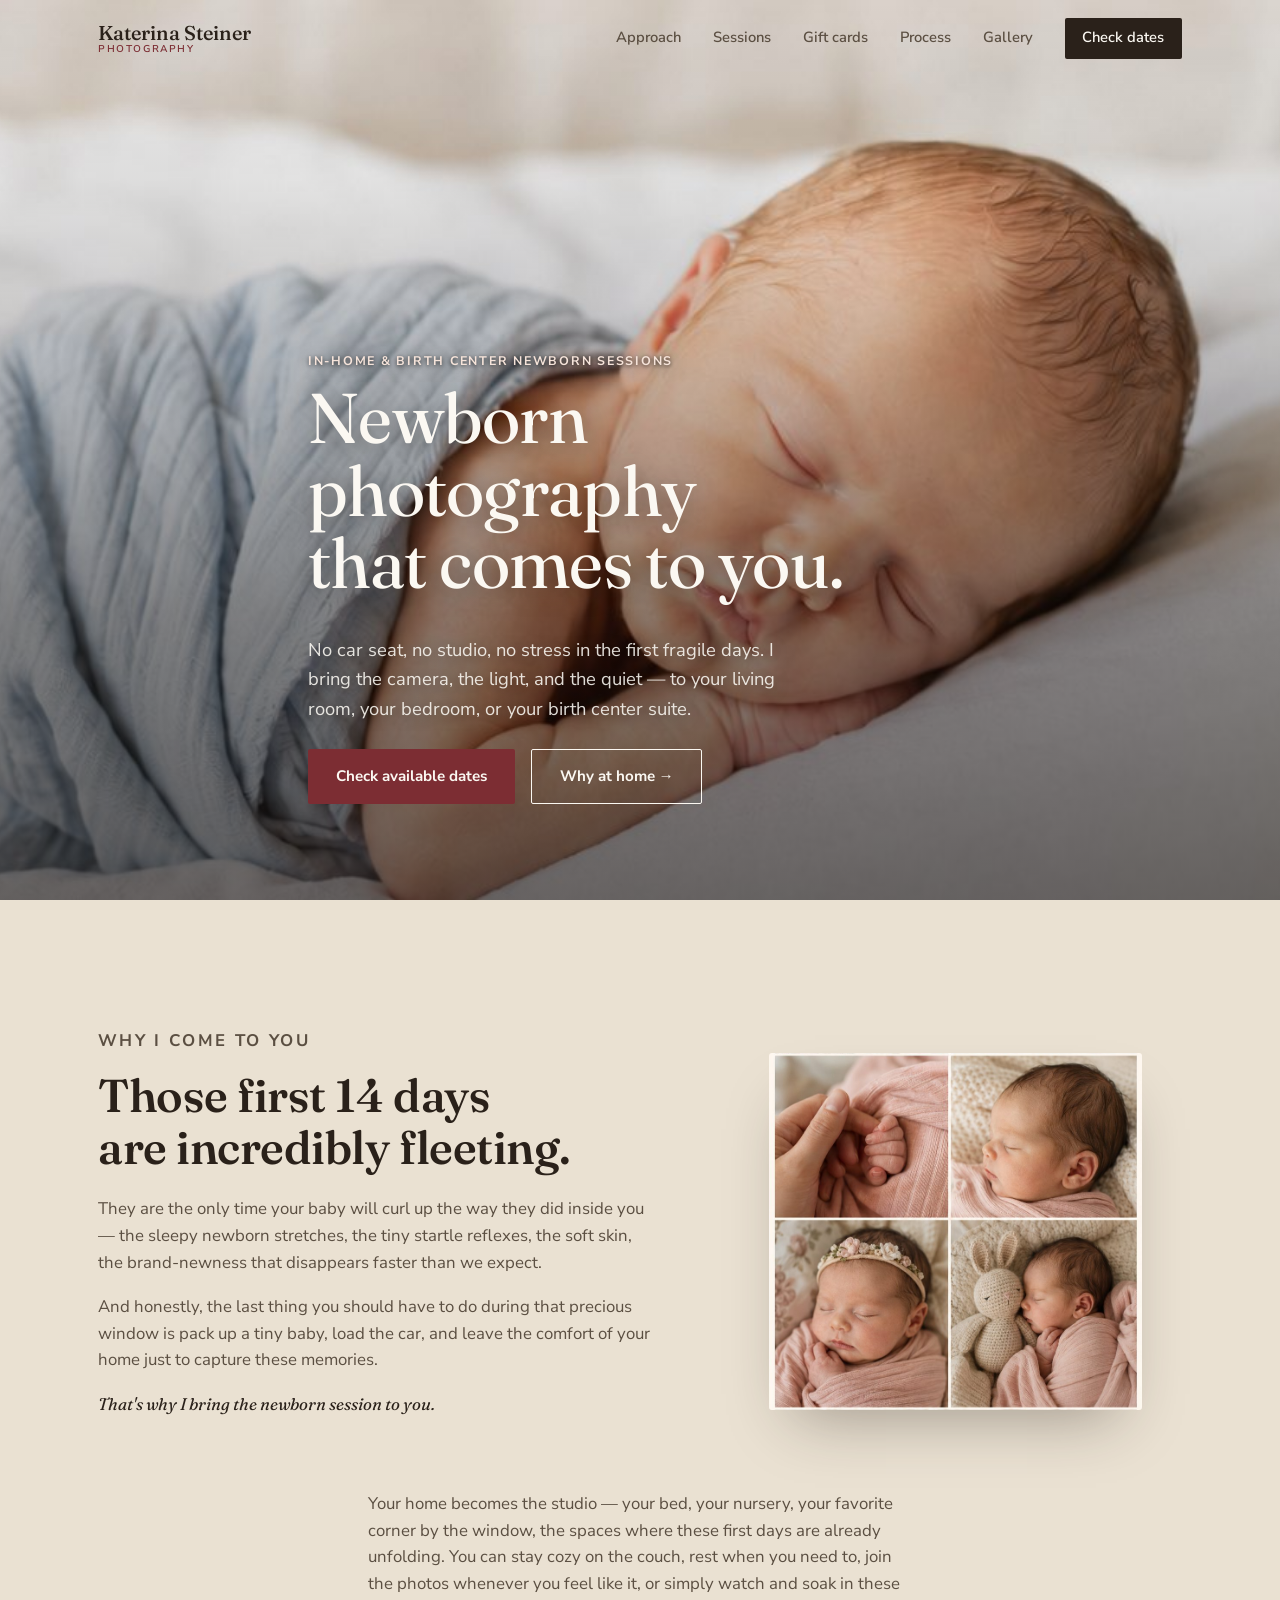
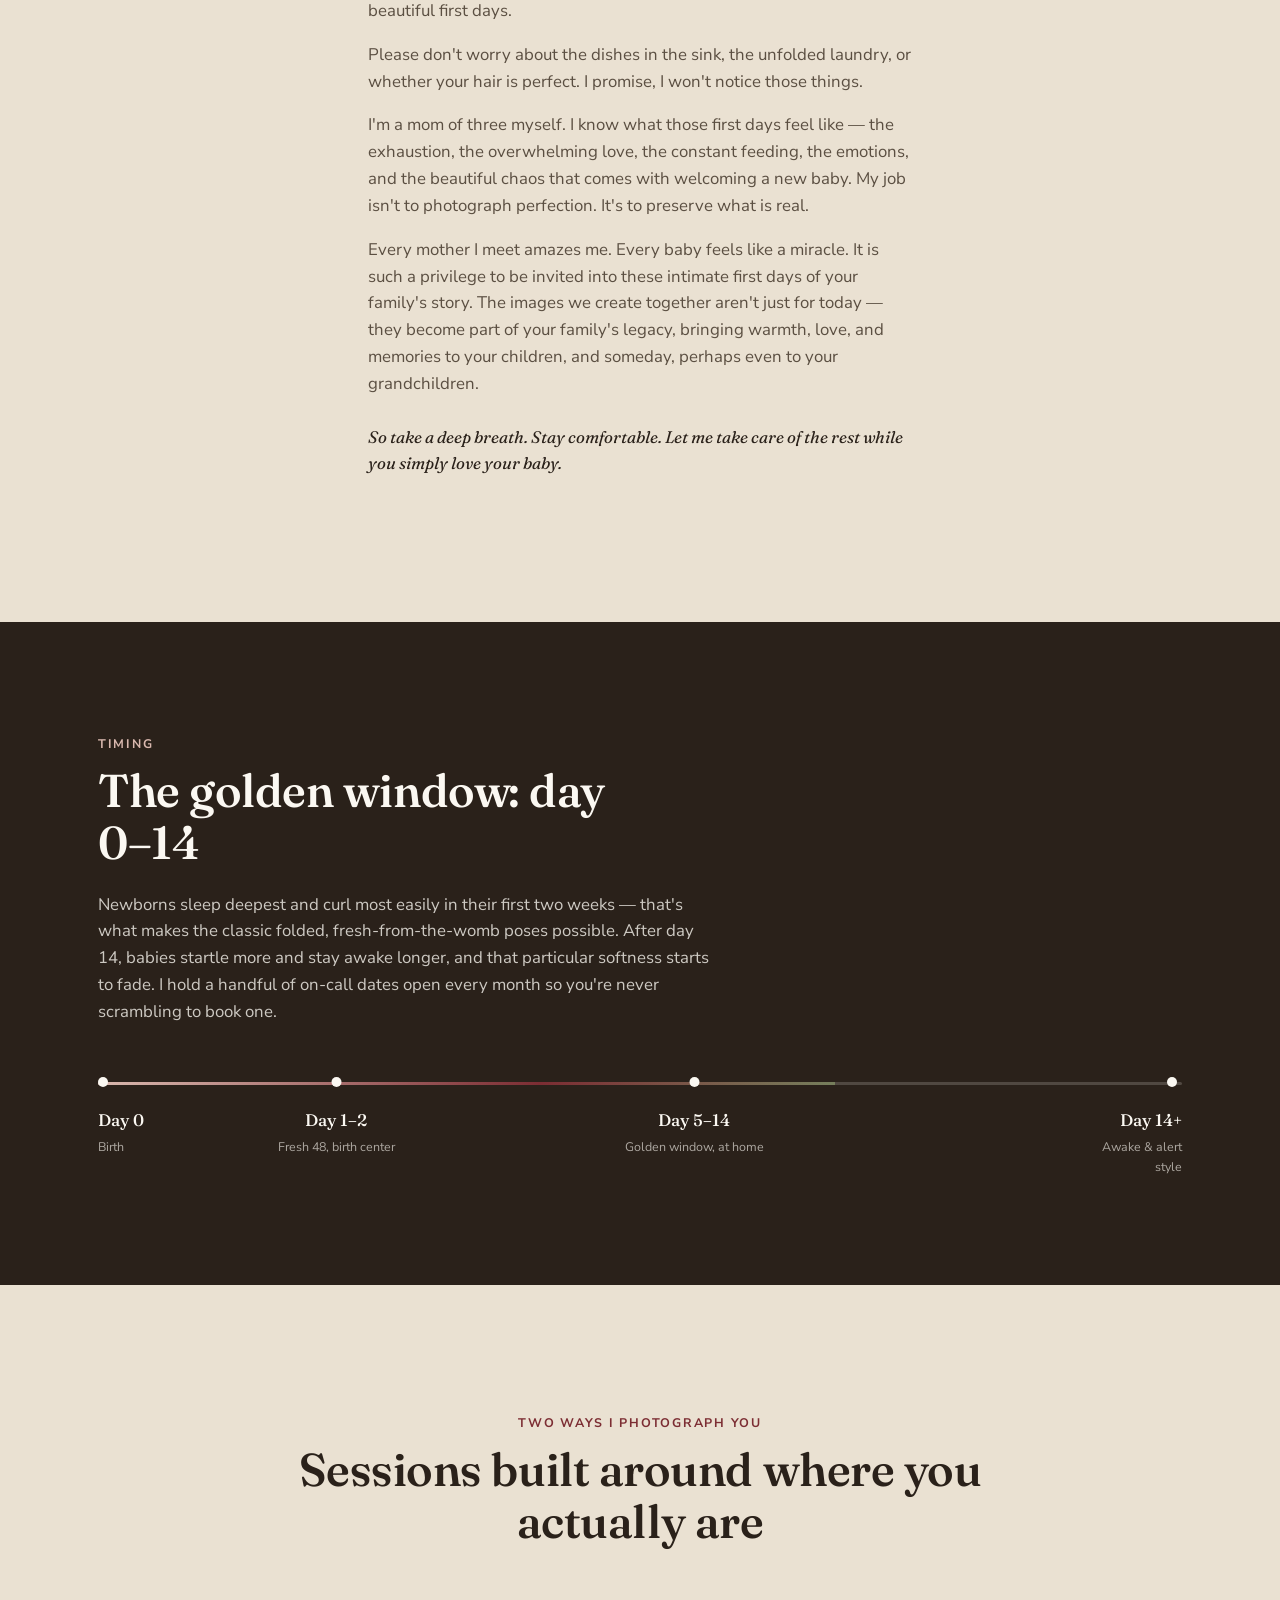
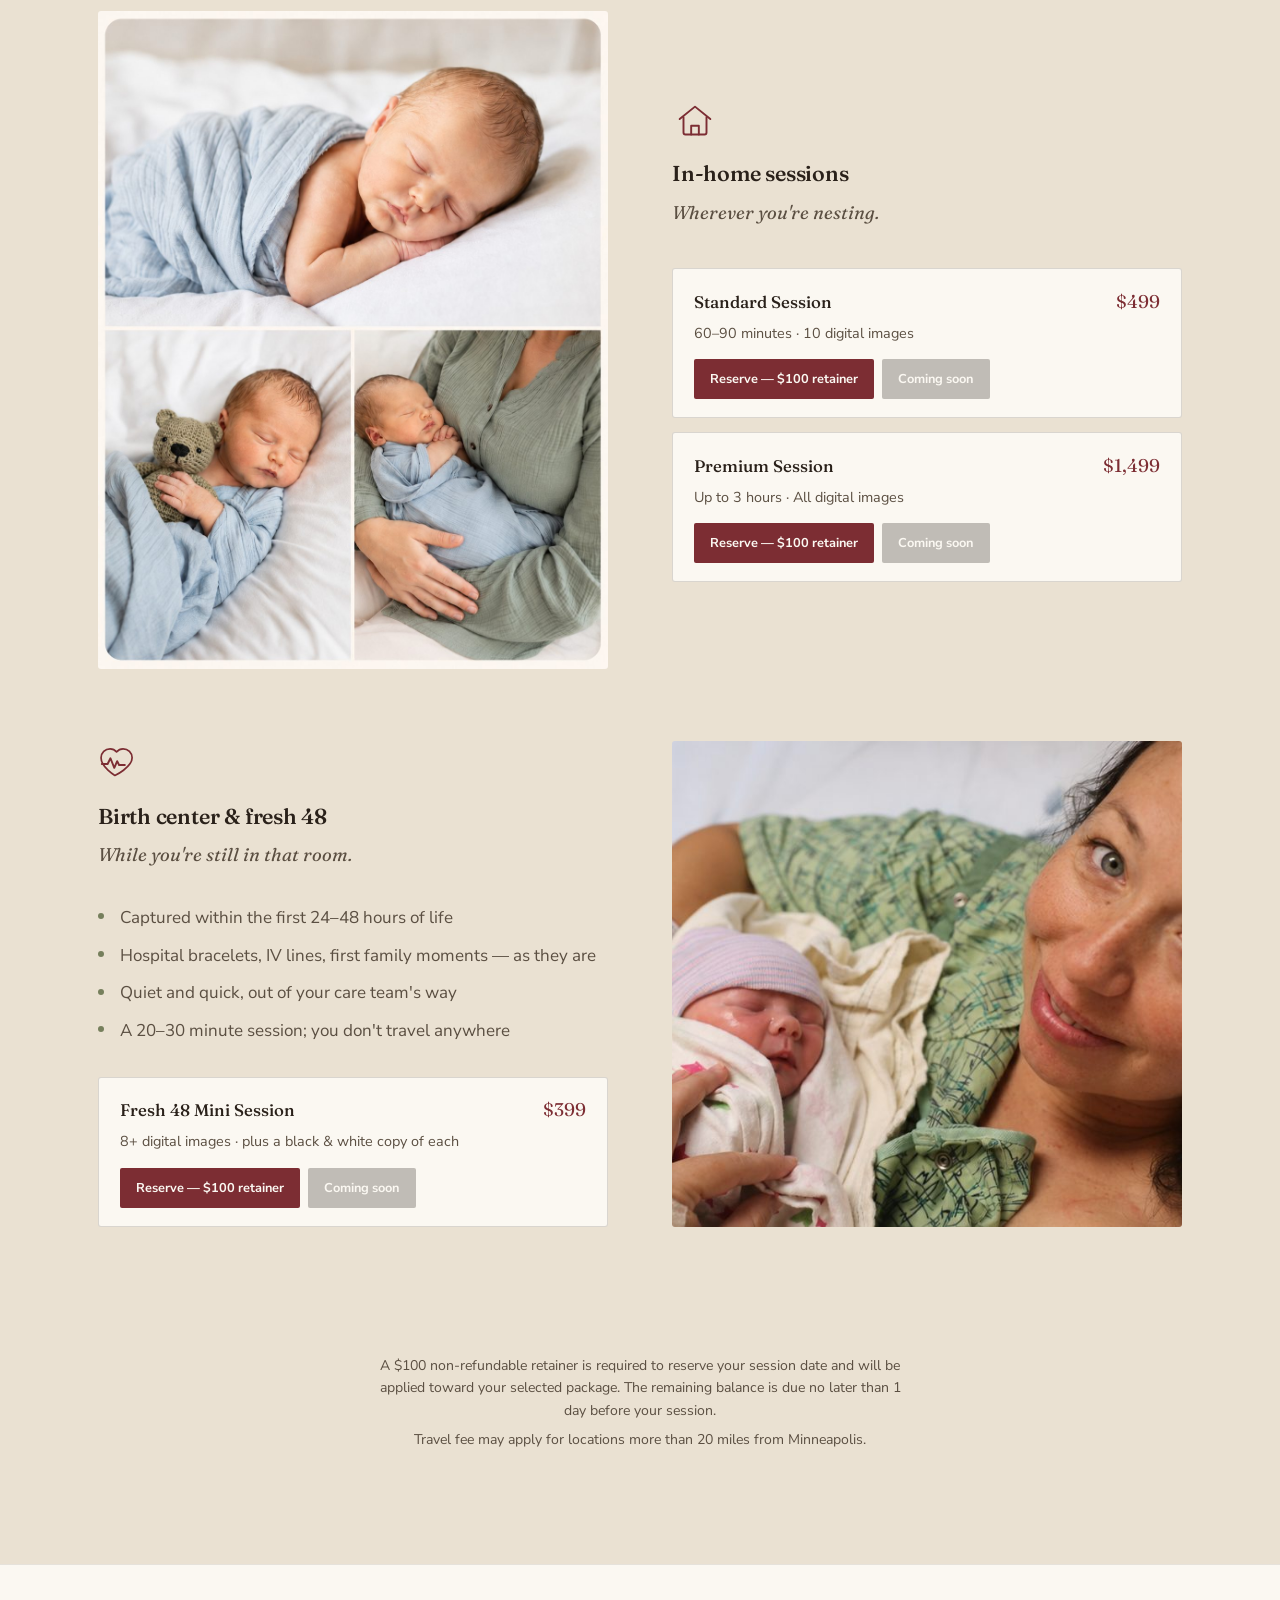
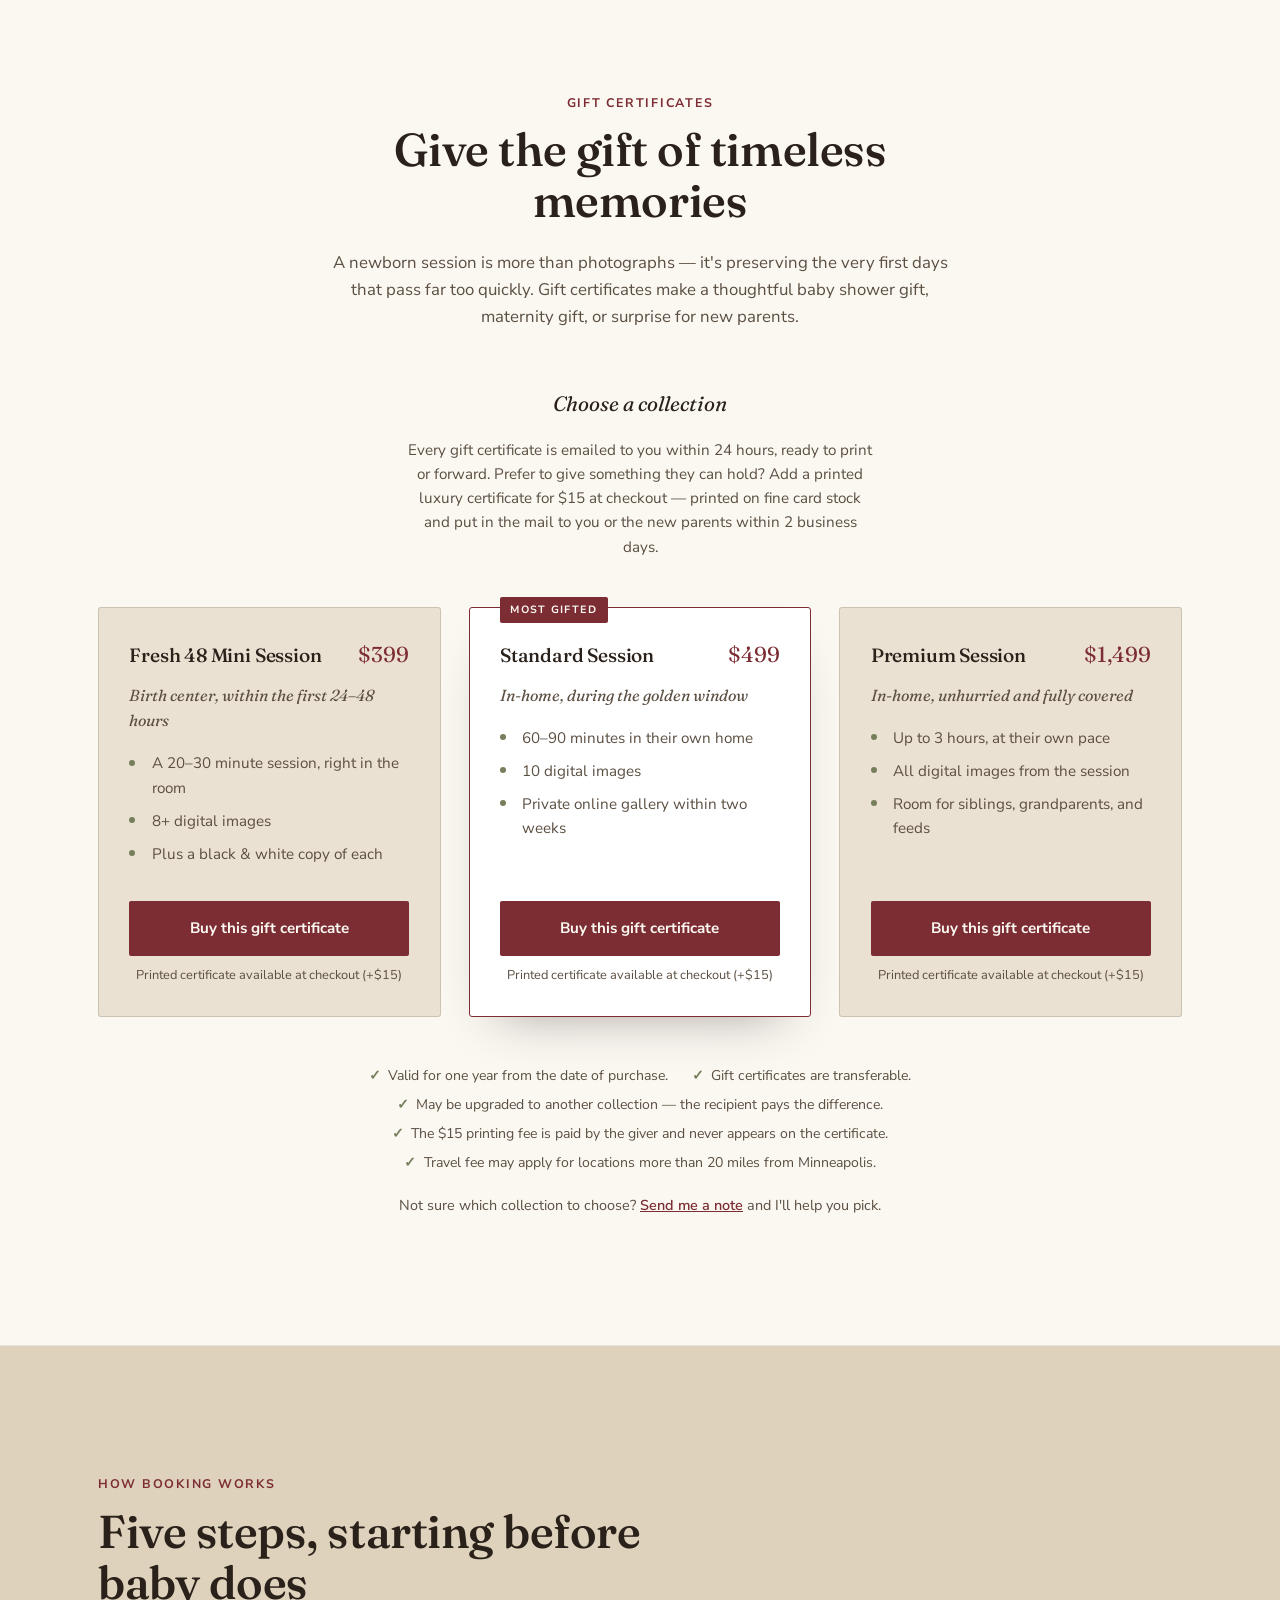
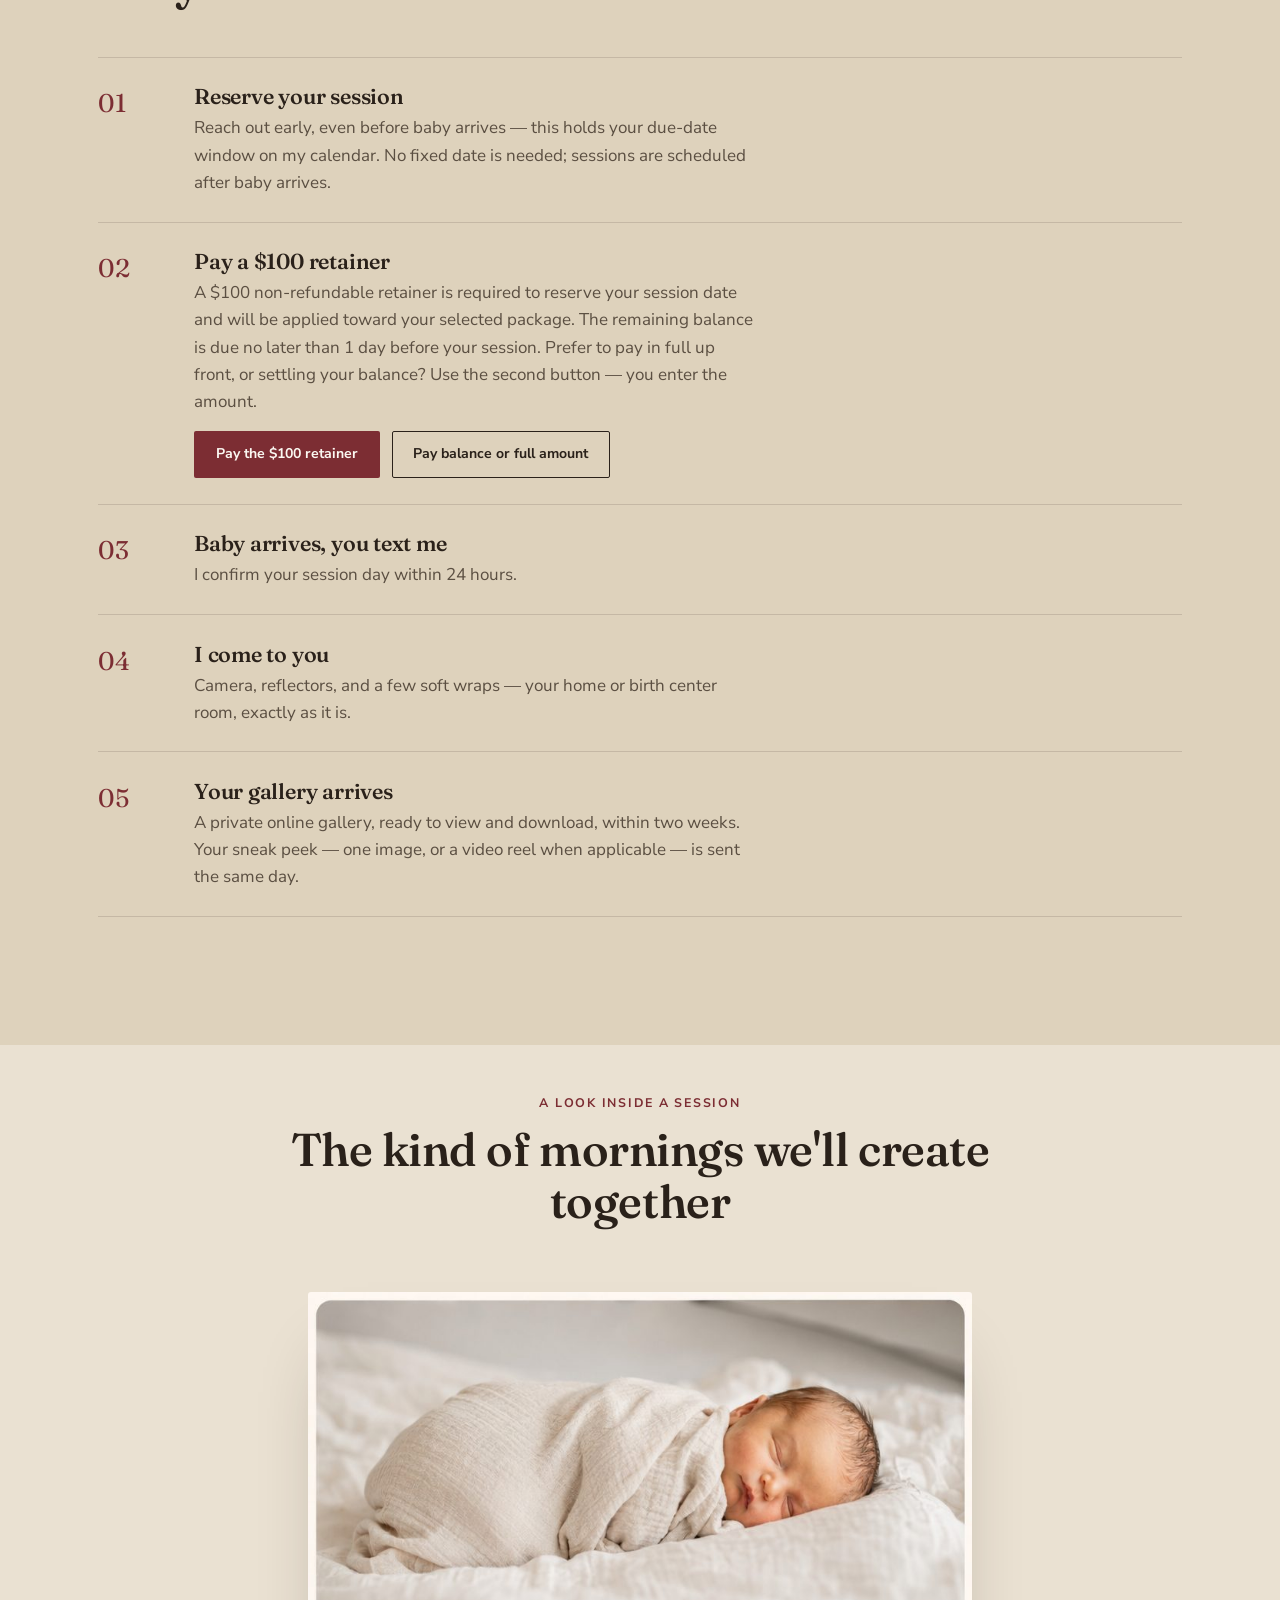
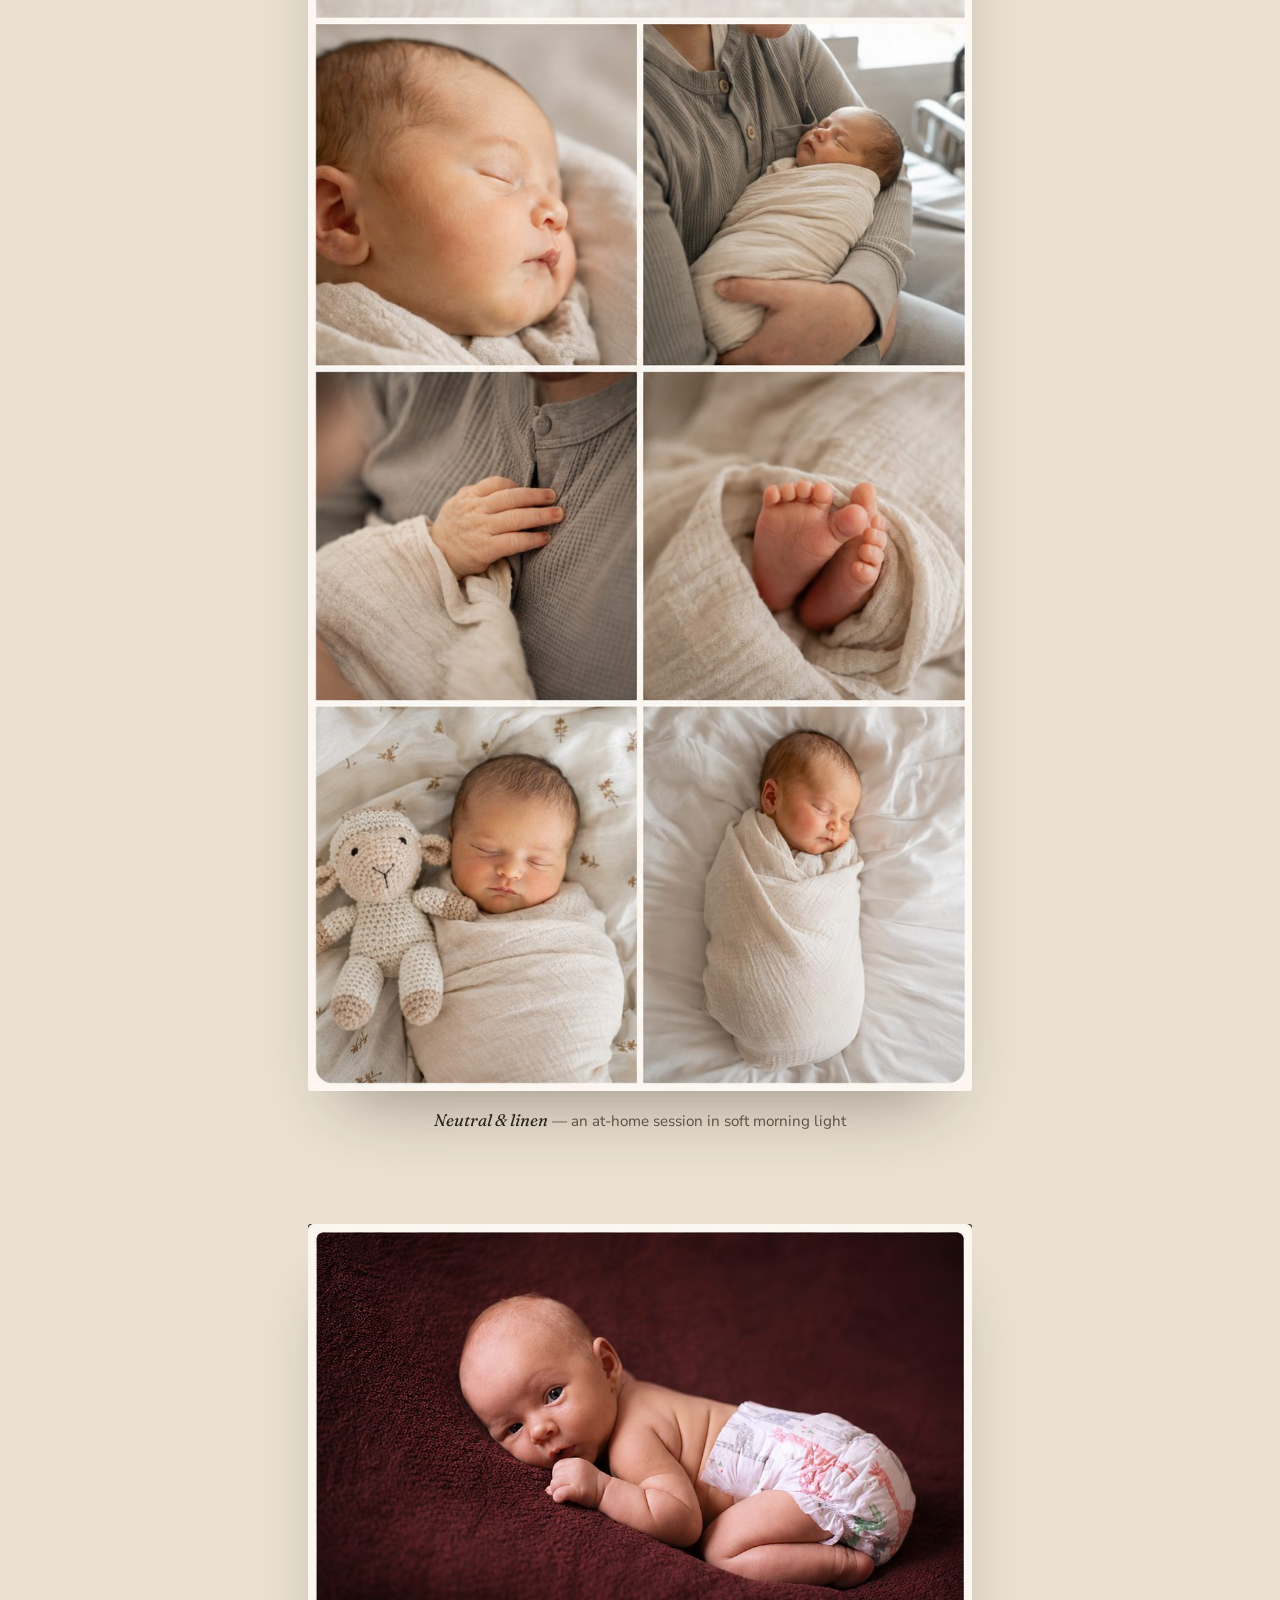
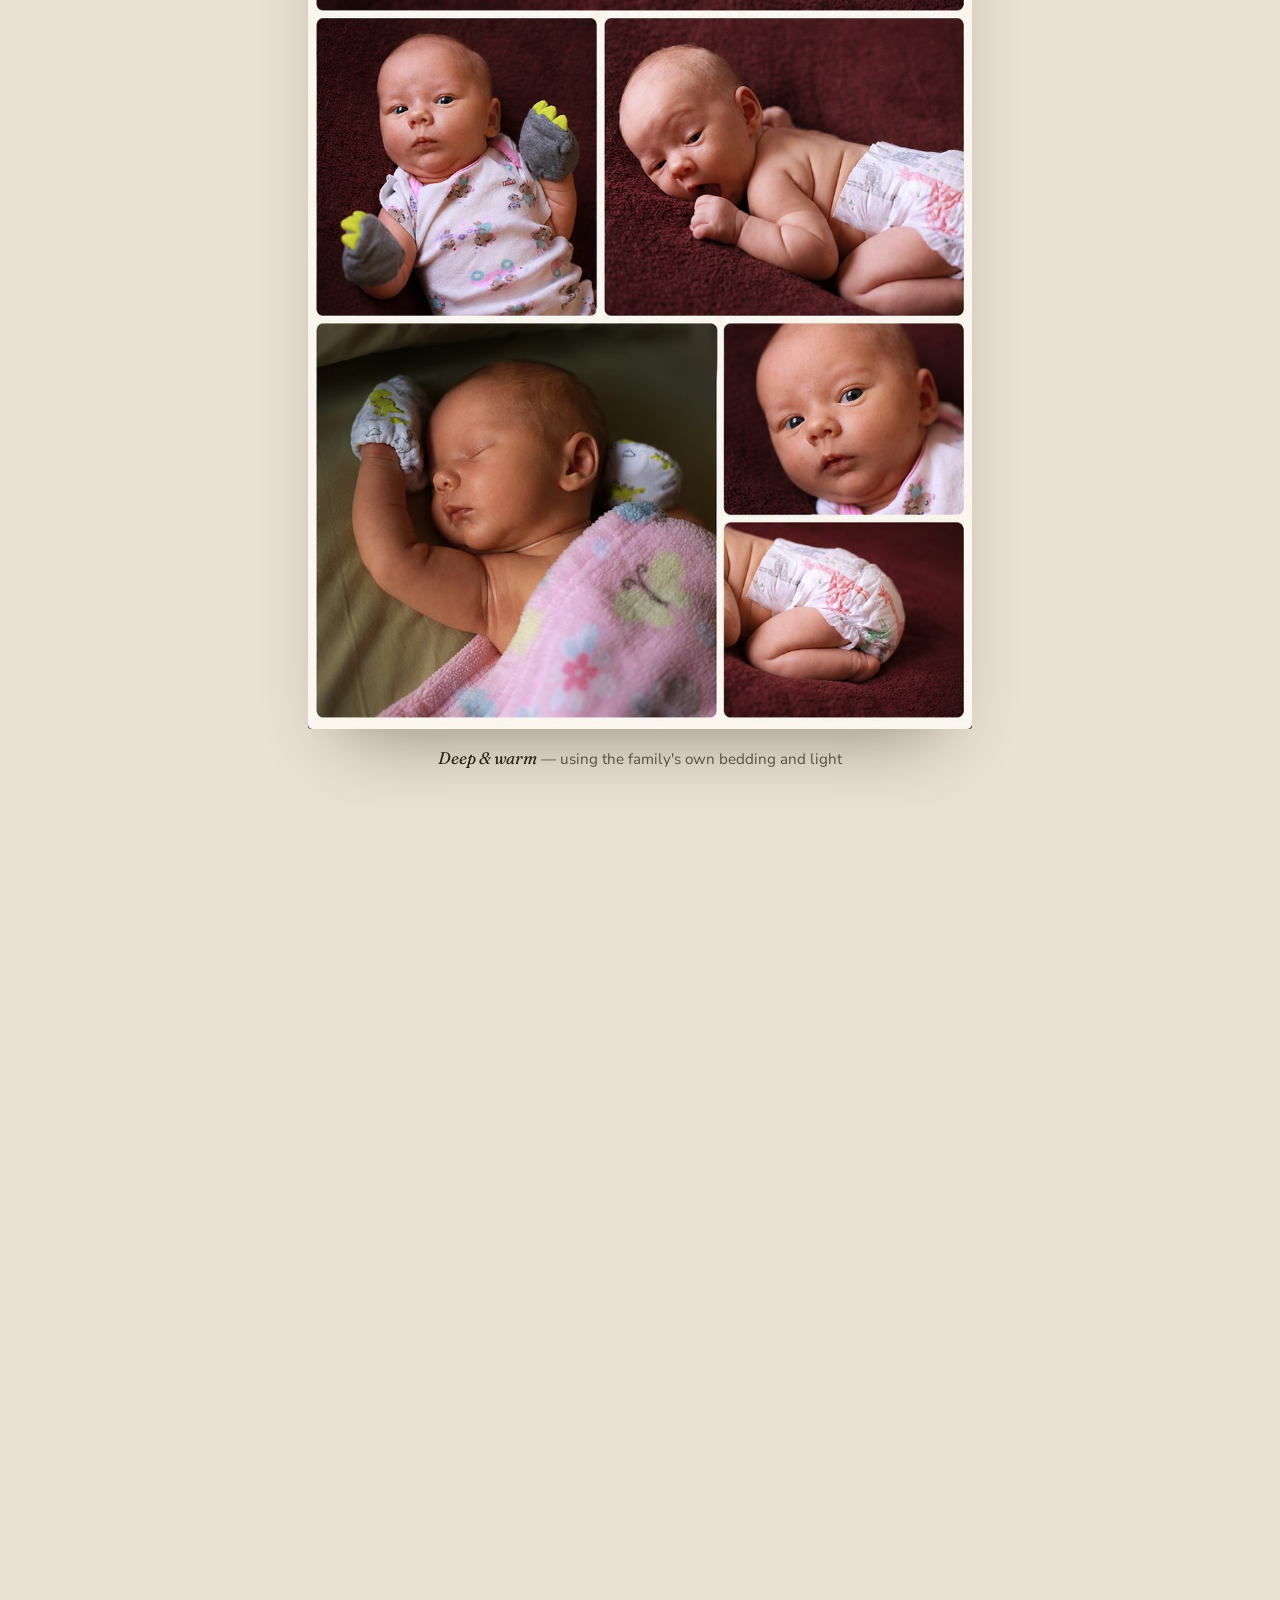
==== index.html @ 3ad4dfca "Add reserve / pay-in-full buttons to each session tier Every tier in the Sessions section now has a " ====
<!DOCTYPE html>
<html lang="en">
<head>
<meta charset="UTF-8">
<meta name="viewport" content="width=device-width, initial-scale=1.0">
<title>Katerina Steiner Photography — In-Home &amp; Birth Center Newborn Sessions</title>
<meta name="description" content="Newborn photography that comes to you — in-home and birth center sessions serving Minneapolis and the surrounding 20 miles during the first golden weeks of your baby's life.">
<link rel="preconnect" href="https://fonts.googleapis.com">
<link rel="preconnect" href="https://fonts.gstatic.com" crossorigin>
<link href="https://fonts.googleapis.com/css2?family=Fraunces:ital,opsz,wght@0,9..144,340;0,9..144,440;0,9..144,560;1,9..144,440;1,9..144,500&family=Nunito+Sans:ital,wght@0,400;0,500;0,600;0,700;0,800;1,500&display=swap" rel="stylesheet">
<link rel="stylesheet" href="css/style.css">
<!-- Meta Pixel — skipped on localhost so previews never send events -->
<script>
if (!/^(localhost|127\.)/.test(location.hostname)) {
  !function(f,b,e,v,n,t,s){if(f.fbq)return;n=f.fbq=function(){n.callMethod?
  n.callMethod.apply(n,arguments):n.queue.push(arguments)};if(!f._fbq)f._fbq=n;
  n.push=n;n.loaded=!0;n.version='2.0';n.queue=[];t=b.createElement(e);t.async=!0;
  t.src=v;s=b.getElementsByTagName(e)[0];s.parentNode.insertBefore(t,s)}(window,
  document,'script','https://connect.facebook.net/en_US/fbevents.js');
  fbq('init', '1720351159159605');
  fbq('track', 'PageView');
}
</script>
<noscript><img height="1" width="1" style="display:none" alt=""
  src="https://www.facebook.com/tr?id=1720351159159605&ev=PageView&noscript=1"></noscript>
</head>
<body>

<a class="skip-link" href="#main">Skip to content</a>

<header class="site-header" id="site-header">
  <div class="wrap header-inner">
    <a href="#top" class="wordmark">Katerina Steiner<span>Photography</span></a>
    <nav class="main-nav" id="main-nav">
      <a href="#approach">Approach</a>
      <a href="#services">Sessions</a>
      <a href="#gifts">Gift cards</a>
      <a href="#process">Process</a>
      <a href="#gallery">Gallery</a>
      <a href="#contact" class="nav-cta">Check dates</a>
    </nav>
    <button class="nav-toggle" id="nav-toggle" aria-label="Open menu" aria-expanded="false" aria-controls="main-nav">
      <span></span><span></span><span></span>
    </button>
  </div>
</header>

<main id="main">

  <section class="hero" id="top">
    <div class="hero-media">
      <img src="images/hero-swaddle.jpg" alt="Sleeping newborn wrapped in a soft blue swaddle, cheek resting on their hand" width="1051" height="603">
    </div>
    <div class="hero-scrim"></div>
    <div class="wrap hero-content">
      <p class="eyebrow reveal" data-delay="0">In-home &amp; birth center newborn sessions</p>
      <h1 class="reveal" data-delay="1">Newborn photography<br>that comes to you.</h1>
      <p class="hero-sub reveal" data-delay="2">No car seat, no studio, no stress in the first fragile days. I bring the camera, the light, and the quiet — to your living room, your bedroom, or your birth center suite.</p>
      <div class="hero-actions reveal" data-delay="3">
        <a href="#contact" class="btn btn-primary">Check available dates</a>
        <a href="#approach" class="btn btn-ghost">Why at home →</a>
      </div>
    </div>
  </section>

  <section class="intro" id="approach">
    <div class="wrap intro-grid">
      <div class="intro-copy reveal">
        <p class="eyebrow">Why I come to you</p>
        <h2>Those first 14 days<br>are incredibly fleeting.</h2>
        <p>They are the only time your baby will curl up the way they did inside you — the sleepy newborn stretches, the tiny startle reflexes, the soft skin, the brand-newness that disappears faster than we expect.</p>
        <p>And honestly, the last thing you should have to do during that precious window is pack up a tiny baby, load the car, and leave the comfort of your home just to capture these memories.</p>
        <p class="intro-lede">That's why I bring the newborn session to you.</p>
      </div>
      <figure class="intro-media reveal" data-delay="1">
        <img src="images/spread-blush-hands.jpg" alt="A parent's hand gently holding their newborn's hand, wrapped in a blush swaddle" loading="lazy">
      </figure>
    </div>

    <div class="wrap intro-more reveal">
      <p>Your home becomes the studio — your bed, your nursery, your favorite corner by the window, the spaces where these first days are already unfolding. You can stay cozy on the couch, rest when you need to, join the photos whenever you feel like it, or simply watch and soak in these beautiful first days.</p>
      <p>Please don't worry about the dishes in the sink, the unfolded laundry, or whether your hair is perfect. I promise, I won't notice those things.</p>
      <p>I'm a mom of three myself. I know what those first days feel like — the exhaustion, the overwhelming love, the constant feeding, the emotions, and the beautiful chaos that comes with welcoming a new baby. My job isn't to photograph perfection. It's to preserve what is real.</p>
      <p>Every mother I meet amazes me. Every baby feels like a miracle. It is such a privilege to be invited into these intimate first days of your family's story. The images we create together aren't just for today — they become part of your family's legacy, bringing warmth, love, and memories to your children, and someday, perhaps even to your grandchildren.</p>
      <p class="intro-close">So take a deep breath. Stay comfortable. Let me take care of the rest while you simply love your baby.</p>
    </div>
  </section>

  <section class="window" id="window">
    <div class="wrap">
      <p class="eyebrow eyebrow-light reveal">Timing</p>
      <h2 class="window-heading reveal" data-delay="1">The golden window: day 0–14</h2>
      <p class="window-sub reveal" data-delay="2">Newborns sleep deepest and curl most easily in their first two weeks — that's what makes the classic folded, fresh-from-the-womb poses possible. After day 14, babies startle more and stay awake longer, and that particular softness starts to fade. I hold a handful of on-call dates open every month so you're never scrambling to book one.</p>

      <div class="timeline reveal" data-delay="3">
        <div class="timeline-track">
          <div class="timeline-fill" id="timeline-fill"></div>
        </div>
        <ol class="timeline-marks">
          <li style="--pos: 0%"><span class="mark"></span><strong>Day 0</strong><small>Birth</small></li>
          <li style="--pos: 22%"><span class="mark"></span><strong>Day 1–2</strong><small>Fresh 48, birth center</small></li>
          <li style="--pos: 55%"><span class="mark"></span><strong>Day 5–14</strong><small>Golden window, at home</small></li>
          <li style="--pos: 100%"><span class="mark"></span><strong>Day 14+</strong><small>Awake &amp; alert style</small></li>
        </ol>
      </div>
    </div>
  </section>

  <section class="services" id="services">
    <div class="wrap">
      <p class="eyebrow reveal">Two ways I photograph you</p>
      <h2 class="reveal" data-delay="1">Sessions built around where you actually are</h2>
    </div>

    <div class="service-block reveal">
      <div class="service-media">
        <img src="images/spread-blue-bear.jpg" alt="Newborn sleeping on a bed with a small knit bear, at home" loading="lazy">
      </div>
      <div class="service-copy">
        <span class="service-icon" aria-hidden="true">
          <svg viewBox="0 0 48 48" fill="none"><path d="M8 22 24 9l16 13" stroke="currentColor" stroke-width="2" stroke-linecap="round" stroke-linejoin="round"/><path d="M12 20v16a2 2 0 0 0 2 2h20a2 2 0 0 0 2-2V20" stroke="currentColor" stroke-width="2" stroke-linecap="round" stroke-linejoin="round"/><path d="M20 38v-9h8v9" stroke="currentColor" stroke-width="2" stroke-linecap="round" stroke-linejoin="round"/></svg>
        </span>
        <h3>In-home sessions</h3>
        <p class="service-tag">Wherever you're nesting.</p>
        <div class="pricing-tiers">
          <div class="tier">
            <div class="tier-head"><h4>Standard Session</h4><span class="tier-price">$499</span></div>
            <p class="tier-detail">60–90 minutes · 10 digital images</p>
            <div class="tier-actions">
              <a class="btn btn-primary tier-btn" href="https://buy.stripe.com/dRmaEX7oYaOw5956Nc5Vu00">Reserve — $100 retainer</a>
              <a class="btn btn-ghost tier-btn gift-buy" href="https://buy.stripe.com/REPLACE_STANDARD_FULL">Pay in full — $499</a>
            </div>
          </div>
          <div class="tier">
            <div class="tier-head"><h4>Premium Session</h4><span class="tier-price">$1,499</span></div>
            <p class="tier-detail">Up to 3 hours · All digital images</p>
            <div class="tier-actions">
              <a class="btn btn-primary tier-btn" href="https://buy.stripe.com/dRmaEX7oYaOw5956Nc5Vu00">Reserve — $100 retainer</a>
              <a class="btn btn-ghost tier-btn gift-buy" href="https://buy.stripe.com/REPLACE_PREMIUM_FULL">Pay in full — $1,499</a>
            </div>
          </div>
        </div>
      </div>
    </div>

    <div class="service-block service-block-reverse reveal">
      <div class="service-media">
        <img src="images/birth-center-moment.jpg" alt="A mother, still wearing her hospital ID bracelet, holding her newborn baby in the birth center" loading="lazy">
      </div>
      <div class="service-copy">
        <span class="service-icon" aria-hidden="true">
          <svg viewBox="0 0 48 48" fill="none"><path d="M24 40S8 30.5 8 19.5C8 13.7 12.7 9 18.5 9c3 0 5.7 1.4 7.5 3.6C27.8 10.4 30.5 9 33.5 9 39.3 9 44 13.7 44 19.5 44 30.5 24 40 24 40Z" stroke="currentColor" stroke-width="2" stroke-linejoin="round" transform="translate(-4,0) scale(0.9)"/><path d="M4 24h6l3-6 4 10 3-7 2 4h6" stroke="currentColor" stroke-width="2" stroke-linecap="round" stroke-linejoin="round"/></svg>
        </span>
        <h3>Birth center &amp; fresh 48</h3>
        <p class="service-tag">While you're still in that room.</p>
        <ul>
          <li>Captured within the first 24–48 hours of life</li>
          <li>Hospital bracelets, IV lines, first family moments — as they are</li>
          <li>Quiet and quick, out of your care team's way</li>
          <li>A 20–30 minute session; you don't travel anywhere</li>
        </ul>
        <div class="pricing-tiers">
          <div class="tier">
            <div class="tier-head"><h4>Fresh 48 Mini Session</h4><span class="tier-price">$399</span></div>
            <p class="tier-detail">8+ digital images · plus a black &amp; white copy of each</p>
            <div class="tier-actions">
              <a class="btn btn-primary tier-btn" href="https://buy.stripe.com/dRmaEX7oYaOw5956Nc5Vu00">Reserve — $100 retainer</a>
              <a class="btn btn-ghost tier-btn gift-buy" href="https://buy.stripe.com/REPLACE_FRESH48_FULL">Pay in full — $399</a>
            </div>
          </div>
        </div>
      </div>
    </div>

    <div class="wrap services-note reveal">
      <p>A $100 non-refundable retainer is required to reserve your session date and will be applied toward your selected package. The remaining balance is due no later than 1 day before your session.</p>
      <p>Travel fee may apply for locations more than 20 miles from Minneapolis.</p>
    </div>
  </section>

  <section class="gifts" id="gifts">
    <div class="wrap">
      <div class="gifts-head">
        <p class="eyebrow reveal">Gift certificates</p>
        <h2 class="reveal" data-delay="1">Give the gift of timeless memories</h2>
        <p class="gifts-lede reveal" data-delay="2">A newborn session is more than photographs — it's preserving the very first days that pass far too quickly. Gift certificates make a thoughtful baby shower gift, maternity gift, or surprise for new parents.</p>
      </div>

      <div class="gifts-toolbar reveal" data-delay="2">
        <p class="gifts-choose">Choose a collection</p>
        <p class="gifts-delivery">Every gift certificate is emailed to you within 24 hours, ready to print or forward. Prefer to give something they can hold? Add a printed luxury certificate for $15 at checkout — printed on fine card stock and put in the mail to you or the new parents within 2 business days.</p>
      </div>

      <div class="gift-grid">
        <article class="gift-card reveal">
          <header class="gift-card-head">
            <h3>Fresh 48 Mini Session</h3>
            <p class="gift-price">$399</p>
          </header>
          <p class="gift-tag">Birth center, within the first 24–48 hours</p>
          <ul class="gift-includes">
            <li>A 20–30 minute session, right in the room</li>
            <li>8+ digital images</li>
            <li>Plus a black &amp; white copy of each</li>
          </ul>
          <a class="btn btn-primary btn-block gift-buy"
             href="https://buy.stripe.com/cNifZh9x6e0I8lh1sS5Vu04">Buy this gift certificate</a>
          <p class="gift-addon">Printed certificate available at checkout (+$15)</p>
        </article>

        <article class="gift-card gift-card-featured reveal" data-delay="1">
          <span class="gift-flag">Most gifted</span>
          <header class="gift-card-head">
            <h3>Standard Session</h3>
            <p class="gift-price">$499</p>
          </header>
          <p class="gift-tag">In-home, during the golden window</p>
          <ul class="gift-includes">
            <li>60–90 minutes in their own home</li>
            <li>10 digital images</li>
            <li>Private online gallery within two weeks</li>
          </ul>
          <a class="btn btn-primary btn-block gift-buy"
             href="https://buy.stripe.com/9B6aEX38IaOwgRN2wW5Vu03">Buy this gift certificate</a>
          <p class="gift-addon">Printed certificate available at checkout (+$15)</p>
        </article>

        <article class="gift-card reveal" data-delay="2">
          <header class="gift-card-head">
            <h3>Premium Session</h3>
            <p class="gift-price">$1,499</p>
          </header>
          <p class="gift-tag">In-home, unhurried and fully covered</p>
          <ul class="gift-includes">
            <li>Up to 3 hours, at their own pace</li>
            <li>All digital images from the session</li>
            <li>Room for siblings, grandparents, and feeds</li>
          </ul>
          <a class="btn btn-primary btn-block gift-buy"
             href="https://buy.stripe.com/4gM00jgZycWEatpdbA5Vu01">Buy this gift certificate</a>
          <p class="gift-addon">Printed certificate available at checkout (+$15)</p>
        </article>
      </div>

      <div class="gifts-fineprint reveal">
        <ul>
          <li>Valid for one year from the date of purchase.</li>
          <li>Gift certificates are transferable.</li>
          <li>May be upgraded to another collection — the recipient pays the difference.</li>
          <li>The $15 printing fee is paid by the giver and never appears on the certificate.</li>
          <li>Travel fee may apply for locations more than 20 miles from Minneapolis.</li>
        </ul>
        <p class="gifts-help">Not sure which collection to choose? <a href="#contact">Send me a note</a> and I'll help you pick.</p>
      </div>
    </div>
  </section>

  <section class="process" id="process">
    <div class="wrap">
      <p class="eyebrow reveal">How booking works</p>
      <h2 class="reveal" data-delay="1">Five steps, starting before baby does</h2>
      <ol class="process-list">
        <li class="reveal" data-delay="0">
          <span class="step-index">01</span>
          <div><h3>Reserve your session</h3><p>Reach out early, even before baby arrives — this holds your due-date window on my calendar. No fixed date is needed; sessions are scheduled after baby arrives.</p></div>
        </li>
        <li class="reveal" data-delay="1">
          <span class="step-index">02</span>
          <div>
            <h3>Pay a $100 retainer</h3>
            <p>A $100 non-refundable retainer is required to reserve your session date and will be applied toward your selected package. The remaining balance is due no later than 1 day before your session. Prefer to pay in full up front, or settling your balance? Use the second button — you enter the amount.</p>
            <div class="step-actions">
              <a class="btn btn-primary step-cta" href="https://buy.stripe.com/dRmaEX7oYaOw5956Nc5Vu00">Pay the $100 retainer</a>
              <a class="btn btn-ghost step-cta gift-buy" href="https://buy.stripe.com/9B614n5gQ09SfNJb3s5Vu05">Pay balance or full amount</a>
            </div>
          </div>
        </li>
        <li class="reveal" data-delay="2">
          <span class="step-index">03</span>
          <div><h3>Baby arrives, you text me</h3><p>I confirm your session day within 24 hours.</p></div>
        </li>
        <li class="reveal" data-delay="3">
          <span class="step-index">04</span>
          <div><h3>I come to you</h3><p>Camera, reflectors, and a few soft wraps — your home or birth center room, exactly as it is.</p></div>
        </li>
        <li class="reveal" data-delay="4">
          <span class="step-index">05</span>
          <div><h3>Your gallery arrives</h3><p>A private online gallery, ready to view and download, within two weeks. Your sneak peek — one image, or a video reel when applicable — is sent the same day.</p></div>
        </li>
      </ol>
    </div>
  </section>

  <section class="gallery" id="gallery">
    <div class="wrap">
      <p class="eyebrow reveal">A look inside a session</p>
      <h2 class="reveal" data-delay="1">The kind of mornings we'll create together</h2>
    </div>

    <figure class="spread reveal">
      <img src="images/spread-linen-neutral.jpg" alt="Collage of a newborn wrapped in natural linen, sleeping against neutral bedding" loading="lazy">
      <figcaption><span>Neutral &amp; linen</span> — an at-home session in soft morning light</figcaption>
    </figure>

    <figure class="spread spread-reverse reveal">
      <img src="images/spread-burgundy.jpg" alt="Collage of a newborn on a deep burgundy blanket, various close-up poses" loading="lazy">
      <figcaption><span>Deep &amp; warm</span> — using the family's own bedding and light</figcaption>
    </figure>

    <figure class="spread reveal">
      <img src="images/spread-birth-center-full.jpg" alt="Collage from a birth center session, newborn in hospital bassinet and parents' arms" loading="lazy">
      <figcaption><span>Fresh 48</span> — photographed in the birth center, hours after arrival</figcaption>
    </figure>

    <figure class="spread spread-reverse reveal">
      <img src="images/spread-sage-green.jpg" alt="Collage of a newborn in a sage green knit outfit against a leaf-print blanket" loading="lazy">
      <figcaption><span>Sage &amp; leaf</span> — a nursery session, styled with the family's own pieces</figcaption>
    </figure>

    <figure class="spread reveal">
      <img src="images/spread-fine-art-bw.jpg" alt="Black and white collage of a newborn and their father's hands" loading="lazy">
      <figcaption><span>Fine art, black &amp; white</span> — quiet detail shots from a home session</figcaption>
    </figure>

    <figure class="spread spread-reverse reveal">
      <img src="images/spread-navy-blush.jpg" alt="Collage of a newborn against navy and blush tones, with a close-up of tiny feet held in adult hands" loading="lazy">
      <figcaption><span>Navy &amp; blush</span> — a mixed-light home session, morning into afternoon</figcaption>
    </figure>
  </section>

  <section class="testimonials" hidden>
    <div class="wrap testimonials-grid">
      <blockquote class="reveal">
        <p>"She was in and out of our house in under two hours, and I never once had to get off the couch. I still can't believe those photos were taken in our messy living room."</p>
        <cite>— Placeholder, replace with a real client quote</cite>
      </blockquote>
      <blockquote class="reveal" data-delay="1">
        <p>"We were still in the birth center when she photographed our son's hospital bracelet next to his hand. I didn't know I needed that photo until I saw it."</p>
        <cite>— Placeholder, replace with a real client quote</cite>
      </blockquote>
    </div>
  </section>

  <section class="contact" id="contact">
    <div class="wrap contact-grid">
      <div class="contact-copy reveal">
        <p class="eyebrow">Get in touch</p>
        <h2>Let's hold this window for you.</h2>
        <p>Tell me your due date (or your baby's birth date, if they're already here) and where you'd like your session — home or birth center. I'll reply within a day with the dates I have open.</p>
        <dl class="contact-details">
          <div><dt>Text or call</dt><dd><a href="tel:+16196341062">(619) 634-1062</a></dd></div>
          <div><dt>Online</dt><dd><a href="https://katerinasteinerphotography.cloud">katerinasteinerphotography.cloud</a></dd></div>
          <div><dt>Serving</dt><dd>Minneapolis and surrounding areas, within 20 miles</dd></div>
        </dl>
      </div>

      <!-- data-endpoint: paste your form service's POST URL (e.g. Formspree) so
           inquiries land in your inbox without publishing your address. Until
           it's set, the form hands off to a pre-filled text message instead. -->
      <form class="contact-form reveal" data-delay="1" id="contact-form"
            data-endpoint="https://formspree.io/f/mdaqboga">
        <div class="field-row">
          <label for="name">Your name</label>
          <input type="text" id="name" name="name" required autocomplete="name">
        </div>
        <div class="field-row">
          <label for="email">Email</label>
          <input type="email" id="email" name="email" required autocomplete="email">
        </div>
        <div class="field-row">
          <label for="date">Due date or baby's birth date</label>
          <input type="text" id="date" name="date" placeholder="e.g. March 2027, or already here">
        </div>
        <div class="field-row">
          <label for="location">Where should I come?</label>
          <select id="location" name="location">
            <option value="Home">My home</option>
            <option value="Birth center">Birth center / hospital</option>
            <option value="Not sure">Not sure yet</option>
          </select>
        </div>
        <div class="field-row">
          <label for="message">Anything else I should know</label>
          <textarea id="message" name="message" rows="4"></textarea>
        </div>
        <button type="submit" class="btn btn-primary btn-block" id="form-submit">Send inquiry</button>
        <p class="form-note" id="form-note">I reply within a day. Prefer to text? <a href="tel:+16196341062">(619) 634-1062</a></p>
      </form>
    </div>
  </section>

</main>

<footer class="site-footer">
  <div class="wrap footer-inner">
    <div class="footer-brand">
      <p class="wordmark">Katerina Steiner<span>Photography</span></p>
      <p>In-home &amp; birth center sessions, Minneapolis area.</p>
    </div>
    <div class="footer-links">
      <a href="#approach">Approach</a>
      <a href="#services">Sessions</a>
      <a href="#gifts">Gift cards</a>
      <a href="#process">Process</a>
      <a href="#gallery">Gallery</a>
      <a href="#contact">Contact</a>
      <a href="#" target="_blank" rel="noopener">Instagram</a>
    </div>
  </div>
  <div class="wrap footer-bottom">
    <p>&copy; <span id="year"></span> Katerina Steiner Photography. All rights reserved.</p>
  </div>
</footer>

<script src="js/main.js"></script>
</body>
</html>
---- css/style.css ----
/* ============================================
   Tokens
   ============================================ */
:root {
  --linen: #EAE1D2;
  --linen-deep: #DED2BC;
  --card: #FBF8F2;
  --ink: #2A211A;
  --ink-soft: #5B4F42;
  --berry: #7C2D33;
  --berry-deep: #5E2027;
  --sage: #767F5C;
  --blush: #D9B8AE;

  --font-display: "Fraunces", "Iowan Old Style", serif;
  --font-body: "Nunito Sans", sans-serif;

  --wrap: 1180px;
  --gap: clamp(1.25rem, 3vw, 2.5rem);

  --ease: cubic-bezier(.22,.61,.36,1);
}

* { box-sizing: border-box; }
html { scroll-behavior: smooth; }

@media (prefers-reduced-motion: reduce) {
  html { scroll-behavior: auto; }
  *, *::before, *::after { animation-duration: 0.001ms !important; transition-duration: 0.001ms !important; }
}

body {
  margin: 0;
  background: var(--linen);
  color: var(--ink);
  font-family: var(--font-body);
  font-size: 17px;
  line-height: 1.6;
  -webkit-font-smoothing: antialiased;
}

img { max-width: 100%; display: block; }

.wrap {
  max-width: var(--wrap);
  margin: 0 auto;
  padding: 0 clamp(1.25rem, 4vw, 3rem);
}

a { color: inherit; }

.skip-link {
  position: absolute;
  left: -999px;
  top: 0;
  background: var(--ink);
  color: var(--card);
  padding: 0.75rem 1.25rem;
  z-index: 200;
}
.skip-link:focus {
  left: 1rem;
  top: 1rem;
}

:focus-visible {
  outline: 2px solid var(--berry);
  outline-offset: 3px;
}

h1, h2, h3 {
  font-family: var(--font-display);
  font-weight: 560;
  letter-spacing: -0.01em;
  margin: 0 0 0.5em;
  color: var(--ink);
}

h1 { font-size: clamp(2.4rem, 5.6vw, 4.4rem); line-height: 1.03; font-weight: 440; }
h2 { font-size: clamp(1.9rem, 3.6vw, 2.9rem); line-height: 1.12; }
h3 { font-size: 1.35rem; line-height: 1.25; }

p { margin: 0 0 1em; }

.eyebrow {
  font-family: var(--font-body);
  font-weight: 700;
  text-transform: uppercase;
  letter-spacing: 0.14em;
  font-size: 0.78rem;
  color: var(--berry);
  margin: 0 0 0.9em;
}
.eyebrow-light { color: var(--blush); }

/* ============================================
   Buttons
   ============================================ */
.btn {
  display: inline-flex;
  align-items: center;
  gap: 0.5em;
  padding: 0.9rem 1.7rem;
  border-radius: 2px;
  font-family: var(--font-body);
  font-weight: 700;
  font-size: 0.95rem;
  text-decoration: none;
  border: 1px solid transparent;
  cursor: pointer;
  transition: transform 0.35s var(--ease), background 0.25s var(--ease), color 0.25s var(--ease), border-color 0.25s var(--ease);
}
.btn:hover { transform: translateY(-2px); }

.btn-primary {
  background: var(--berry);
  color: var(--card);
}
.btn-primary:hover { background: var(--berry-deep); }

.btn-ghost {
  background: transparent;
  color: var(--ink);
  border-color: currentColor;
}
.btn-ghost:hover { background: var(--ink); color: var(--card); }

.btn-block { width: 100%; justify-content: center; }

/* ============================================
   Header
   ============================================ */
.site-header {
  position: fixed;
  top: 0; left: 0; right: 0;
  z-index: 100;
  padding: 1.1rem 0;
  transition: background 0.4s var(--ease), padding 0.4s var(--ease), box-shadow 0.4s var(--ease);
}
.site-header.is-scrolled {
  background: rgba(251, 248, 242, 0.92);
  backdrop-filter: blur(10px);
  padding: 0.7rem 0;
  box-shadow: 0 1px 0 rgba(42,33,26,0.08);
}

.header-inner {
  display: flex;
  align-items: center;
  justify-content: space-between;
  gap: 1rem;
}

.wordmark {
  font-family: var(--font-display);
  font-weight: 500;
  font-size: 1.25rem;
  text-decoration: none;
  color: inherit;
  display: flex;
  flex-direction: column;
  line-height: 1.15;
}
.wordmark span {
  font-family: var(--font-body);
  font-weight: 600;
  font-size: 0.62rem;
  text-transform: uppercase;
  letter-spacing: 0.16em;
  color: var(--berry);
}

.main-nav {
  display: flex;
  align-items: center;
  gap: 2rem;
}
.main-nav a {
  text-decoration: none;
  font-weight: 600;
  font-size: 0.92rem;
  color: var(--ink-soft);
  transition: color 0.2s var(--ease);
}
.main-nav a:hover { color: var(--berry); }
.main-nav a.nav-cta {
  color: var(--card);
  background: var(--ink);
  padding: 0.55rem 1.1rem;
  border-radius: 2px;
}
.main-nav a.nav-cta:hover { background: var(--berry); }

.nav-toggle {
  display: none;
  flex-direction: column;
  justify-content: center;
  gap: 5px;
  width: 42px;
  height: 42px;
  background: none;
  border: none;
  cursor: pointer;
}
.nav-toggle span {
  display: block;
  height: 2px;
  background: var(--ink);
  border-radius: 2px;
  transition: transform 0.3s var(--ease), opacity 0.3s var(--ease);
}

@media (max-width: 860px) {
  .nav-toggle { display: flex; }
  .main-nav {
    position: fixed;
    inset: 0 0 0 auto;
    width: min(78vw, 320px);
    height: 100vh;
    background: var(--card);
    flex-direction: column;
    align-items: flex-start;
    justify-content: center;
    gap: 1.6rem;
    padding: 2rem clamp(1.5rem, 6vw, 2.5rem);
    transform: translateX(100%);
    transition: transform 0.4s var(--ease);
    box-shadow: -8px 0 30px rgba(0,0,0,0.15);
  }
  .main-nav.is-open { transform: translateX(0); }
  .main-nav a { font-size: 1.15rem; }
  .nav-toggle[aria-expanded="true"] span:nth-child(1) { transform: translateY(7px) rotate(45deg); }
  .nav-toggle[aria-expanded="true"] span:nth-child(2) { opacity: 0; }
  .nav-toggle[aria-expanded="true"] span:nth-child(3) { transform: translateY(-7px) rotate(-45deg); }
}

/* ============================================
   Hero
   ============================================ */
.hero {
  position: relative;
  min-height: 100vh;
  display: flex;
  align-items: flex-end;
  overflow: hidden;
}
.hero-media {
  position: absolute;
  inset: 0;
}
.hero-media img {
  width: 100%;
  height: 100%;
  object-fit: cover;
  object-position: 70% 45%;
}
.hero-scrim {
  position: absolute;
  inset: 0;
  background: linear-gradient(0deg, rgba(18,12,8,0.62) 0%, rgba(18,12,8,0.48) 32%, rgba(18,12,8,0.26) 55%, rgba(18,12,8,0.07) 80%, rgba(18,12,8,0) 100%);
}
.hero-content {
  position: relative;
  z-index: 2;
  padding-bottom: clamp(3rem, 8vw, 6rem);
  padding-top: 2.5rem;
  color: var(--card);
  max-width: 760px;
}
.hero-content .eyebrow { color: #F6E4DA; text-shadow: 0 1px 16px rgba(15,10,7,0.6), 0 1px 4px rgba(15,10,7,0.7); }
.hero-content h1 { color: var(--card); text-shadow: 0 4px 24px rgba(15,10,7,0.4); }
.hero-sub {
  font-size: 1.15rem;
  color: rgba(251,248,242,0.88);
  text-shadow: 0 2px 16px rgba(15,10,7,0.45);
  max-width: 46ch;
}
.hero-actions {
  display: flex;
  flex-wrap: wrap;
  gap: 1rem;
  margin-top: 1.6rem;
}
.hero .btn-ghost { color: var(--card); }
.hero .btn-ghost:hover { background: var(--card); color: var(--ink); }

/* reveal-on-load for hero (no JS gating needed, plays immediately) */
.hero .reveal {
  opacity: 0;
  transform: translateY(18px);
  animation: rise 0.9s var(--ease) forwards;
}
.hero .reveal[data-delay="0"] { animation-delay: 0.15s; }
.hero .reveal[data-delay="1"] { animation-delay: 0.32s; }
.hero .reveal[data-delay="2"] { animation-delay: 0.5s; }
.hero .reveal[data-delay="3"] { animation-delay: 0.68s; }

@keyframes rise {
  to { opacity: 1; transform: translateY(0); }
}

/* ============================================
   Scroll reveal (generic, outside hero)
   ============================================ */
.reveal:not(.hero .reveal) {
  opacity: 0;
  transform: translateY(24px);
  transition: opacity 0.8s var(--ease), transform 0.8s var(--ease);
}
.reveal:not(.hero .reveal).is-visible {
  opacity: 1;
  transform: translateY(0);
}
.reveal[data-delay="1"].is-visible { transition-delay: 0.1s; }
.reveal[data-delay="2"].is-visible { transition-delay: 0.2s; }
.reveal[data-delay="3"].is-visible { transition-delay: 0.3s; }
.reveal[data-delay="4"].is-visible { transition-delay: 0.4s; }

/* ============================================
   Intro
   ============================================ */
.intro { padding: clamp(5rem, 10vw, 8rem) 0; }
.intro-grid {
  display: grid;
  grid-template-columns: 1.1fr 0.9fr;
  gap: clamp(2.5rem, 6vw, 5rem);
  align-items: center;
}
.intro-copy p { color: var(--ink-soft); font-size: 1.05rem; }
.intro-lede {
  font-family: var(--font-display);
  font-style: italic;
  font-size: 1.3rem;
  color: var(--ink) !important;
}
.intro-media img {
  border-radius: 3px;
  box-shadow: 0 30px 60px -25px rgba(42,33,26,0.4);
}
@media (max-width: 780px) {
  .intro-grid { grid-template-columns: 1fr; }
  .intro-media { order: -1; max-width: 380px; margin: 0 auto; }
}

.intro-more {
  max-width: 640px;
  margin: 3.5rem auto 0;
}
.intro-more p { color: var(--ink-soft); font-size: 1.05rem; }
.intro-close {
  font-family: var(--font-display);
  font-style: italic;
  font-size: 1.3rem;
  color: var(--ink) !important;
  margin-top: 1.6rem;
}

/* ============================================
   Golden window (signature section)
   ============================================ */
.window {
  background: var(--ink);
  color: var(--card);
  padding: clamp(4.5rem, 10vw, 7rem) 0;
}
.window-heading { color: var(--card); max-width: 18ch; }
.window-sub { color: rgba(251,248,242,0.78); max-width: 62ch; font-size: 1.05rem; }

.timeline { margin-top: 3.5rem; }
.timeline-track {
  position: relative;
  height: 3px;
  background: rgba(251,248,242,0.18);
  border-radius: 2px;
  overflow: hidden;
}
.timeline-fill {
  position: absolute;
  inset: 0;
  width: 0%;
  background: linear-gradient(90deg, var(--blush), var(--berry) 60%, var(--sage));
  transition: width 1.6s var(--ease);
}
.timeline-marks {
  list-style: none;
  margin: 0;
  padding: 0;
  position: relative;
  height: 5.5rem;
}
.timeline-marks li {
  position: absolute;
  left: var(--pos);
  top: 1.4rem;
  transform: translateX(-50%);
  text-align: center;
  min-width: 6rem;
}
.timeline-marks li:first-child { transform: translateX(0); text-align: left; }
.timeline-marks li:last-child { transform: translateX(-100%); text-align: right; }
.timeline-marks .mark {
  position: absolute;
  top: -1.9rem;
  left: 50%;
  transform: translateX(-50%);
  width: 10px;
  height: 10px;
  border-radius: 50%;
  background: var(--card);
}
.timeline-marks li:first-child .mark { left: 0; transform: none; }
.timeline-marks li:last-child .mark { left: auto; right: 0; }
.timeline-marks strong {
  display: block;
  font-family: var(--font-display);
  font-size: 1.05rem;
  font-weight: 500;
}
.timeline-marks small {
  display: block;
  font-size: 0.78rem;
  color: rgba(251,248,242,0.62);
  margin-top: 0.2rem;
}
@media (max-width: 700px) {
  .timeline-marks { height: auto; position: static; display: grid; grid-template-columns: 1fr 1fr; gap: 1.75rem 1rem; margin-top: 1.5rem; }
  .timeline-marks li { position: static; transform: none !important; text-align: left !important; min-width: 0; }
  .timeline-marks .mark { display: none; }
}

/* ============================================
   Services
   ============================================ */
.services { padding: clamp(5rem, 10vw, 8rem) 0 clamp(2rem, 6vw, 3rem); }
.services > .wrap { text-align: center; margin-bottom: clamp(2.5rem, 6vw, 4rem); }
.services h2 { max-width: 26ch; margin-inline: auto; }

.service-block {
  display: grid;
  grid-template-columns: 1fr 1fr;
  align-items: stretch;
  max-width: var(--wrap);
  margin: 0 auto clamp(3rem, 6vw, 4.5rem);
  gap: clamp(2rem, 5vw, 4rem);
  padding: 0 clamp(1.25rem, 4vw, 3rem);
}
.service-block-reverse .service-media { order: 2; }
.service-media img {
  width: 100%;
  height: 100%;
  min-height: 320px;
  object-fit: cover;
  border-radius: 3px;
}
.service-copy { display: flex; flex-direction: column; justify-content: center; }
.service-icon {
  width: 46px; height: 46px;
  color: var(--berry);
  margin-bottom: 1rem;
}
.service-icon svg { width: 100%; height: 100%; }
.service-tag {
  font-family: var(--font-display);
  font-style: italic;
  font-size: 1.15rem;
  color: var(--ink-soft);
}
.service-copy ul {
  margin: 1rem 0 0;
  padding: 0;
  list-style: none;
}
.service-copy li {
  position: relative;
  padding-left: 1.4rem;
  margin-bottom: 0.65rem;
  color: var(--ink-soft);
}
.service-copy li::before {
  content: "";
  position: absolute;
  left: 0; top: 0.55em;
  width: 6px; height: 6px;
  border-radius: 50%;
  background: var(--sage);
}

.pricing-tiers {
  margin-top: 1.4rem;
  display: grid;
  gap: 0.9rem;
}
.tier {
  border: 1px solid rgba(42,33,26,0.16);
  border-radius: 3px;
  padding: 1.1rem 1.3rem;
  background: var(--card);
}
.tier-head {
  display: flex;
  align-items: baseline;
  justify-content: space-between;
  gap: 1rem;
}
.tier-head h4 {
  font-family: var(--font-display);
  font-weight: 500;
  font-size: 1.05rem;
  margin: 0;
  color: var(--ink);
}
.tier-price {
  font-family: var(--font-display);
  font-size: 1.15rem;
  color: var(--berry);
  white-space: nowrap;
}
.tier-detail {
  margin: 0.35rem 0 0;
  font-size: 0.9rem;
  color: var(--ink-soft);
}
.tier-actions {
  display: flex;
  flex-wrap: wrap;
  gap: 0.5rem;
  margin-top: 0.9rem;
}
.tier-btn {
  padding: 0.55rem 0.95rem;
  font-size: 0.8rem;
}
.tier-btn.is-unconfigured {
  background: rgba(42,33,26,0.28);
  border-color: transparent;
  color: var(--card);
  cursor: not-allowed;
}
.tier-btn.is-unconfigured:hover { transform: none; background: rgba(42,33,26,0.28); }

.services-note {
  max-width: 640px;
  margin: 0 auto;
  text-align: center;
  padding-top: clamp(2.5rem, 5vw, 3.5rem);
}
.services-note p {
  font-size: 0.88rem;
  color: var(--ink-soft);
  margin-bottom: 0.5em;
}

@media (max-width: 780px) {
  .service-block, .service-block-reverse { grid-template-columns: 1fr; }
  .service-block-reverse .service-media { order: 0; }
}

/* ============================================
   Gift certificates
   ============================================ */
.gifts {
  background: var(--card);
  padding: clamp(5rem, 10vw, 8rem) 0;
  border-top: 1px solid rgba(42,33,26,0.10);
  border-bottom: 1px solid rgba(42,33,26,0.10);
}
.gifts-head { text-align: center; max-width: 40rem; margin: 0 auto; }
.gifts-head h2 { max-width: 18ch; margin-inline: auto; }
.gifts-lede { color: var(--ink-soft); font-size: 1.05rem; margin-bottom: 0; }

.gifts-toolbar {
  margin: clamp(2.5rem, 5vw, 3.5rem) auto 0;
  max-width: 44rem;
  text-align: center;
}
.gifts-choose {
  font-family: var(--font-display);
  font-style: italic;
  font-size: 1.3rem;
  color: var(--ink);
  margin-bottom: 1.1rem;
}

.gifts-delivery {
  margin: 0;
  font-size: 0.95rem;
  color: var(--ink-soft);
  max-width: 52ch;
  margin-inline: auto;
}

.gift-grid {
  display: grid;
  grid-template-columns: repeat(3, 1fr);
  gap: clamp(1rem, 2.5vw, 1.75rem);
  margin-top: clamp(2rem, 4vw, 3rem);
  align-items: stretch;
}
.gift-card {
  position: relative;
  display: flex;
  flex-direction: column;
  border: 1px solid rgba(42,33,26,0.16);
  border-radius: 3px;
  background: var(--linen);
  padding: clamp(1.4rem, 2.5vw, 1.9rem);
}
.gift-card-featured {
  border-color: var(--berry);
  background: #fff;
  box-shadow: 0 24px 50px -30px rgba(42,33,26,0.45);
}
.gift-flag {
  position: absolute;
  top: -0.7rem;
  left: clamp(1.4rem, 2.5vw, 1.9rem);
  background: var(--berry);
  color: var(--card);
  font-size: 0.66rem;
  font-weight: 700;
  text-transform: uppercase;
  letter-spacing: 0.12em;
  padding: 0.3rem 0.65rem;
  border-radius: 2px;
}
.gift-card-head {
  display: flex;
  align-items: baseline;
  justify-content: space-between;
  gap: 0.75rem;
  flex-wrap: wrap;
}
.gift-card-head h3 {
  font-size: 1.2rem;
  font-weight: 500;
  margin: 0;
  flex: 1 1 auto;
}
.gift-price {
  margin: 0;
  font-family: var(--font-display);
  font-size: 1.35rem;
  color: var(--berry);
  white-space: nowrap;
}
.gift-tag {
  font-family: var(--font-display);
  font-style: italic;
  font-size: 1rem;
  color: var(--ink-soft);
  margin: 0.6rem 0 0;
}
.gift-includes {
  list-style: none;
  margin: 1.1rem 0 1.6rem;
  padding: 0;
  flex: 1;
}
.gift-includes li {
  position: relative;
  padding-left: 1.4rem;
  margin-bottom: 0.55rem;
  font-size: 0.95rem;
  color: var(--ink-soft);
}
.gift-includes li::before {
  content: "";
  position: absolute;
  left: 0; top: 0.55em;
  width: 6px; height: 6px;
  border-radius: 50%;
  background: var(--sage);
}
.gift-buy { margin-top: auto; }
.gift-addon {
  margin: 0.6rem 0 0;
  font-size: 0.8rem;
  color: var(--ink-soft);
  text-align: center;
}
.gift-buy.is-unconfigured {
  background: rgba(42,33,26,0.28);
  cursor: not-allowed;
}
.gift-buy.is-unconfigured:hover { transform: none; background: rgba(42,33,26,0.28); }

.gifts-fineprint {
  max-width: 44rem;
  margin: clamp(2.25rem, 5vw, 3rem) auto 0;
  text-align: center;
}
.gifts-fineprint ul {
  list-style: none;
  margin: 0;
  padding: 0;
  display: flex;
  flex-wrap: wrap;
  justify-content: center;
  gap: 0.4rem 1.5rem;
}
.gifts-fineprint li {
  position: relative;
  padding-left: 1.2rem;
  font-size: 0.88rem;
  color: var(--ink-soft);
}
.gifts-fineprint li::before {
  content: "✓";
  position: absolute;
  left: 0;
  color: var(--sage);
  font-weight: 700;
}
.gifts-help {
  margin: 1.25rem 0 0;
  font-size: 0.9rem;
  color: var(--ink-soft);
}
.gifts-help a { color: var(--berry); font-weight: 600; }

@media (max-width: 900px) {
  .gift-grid { grid-template-columns: 1fr; max-width: 30rem; margin-inline: auto; }
}
@media (max-width: 560px) {
  .gifts-fineprint ul { flex-direction: column; align-items: flex-start; text-align: left; }
}

/* ============================================
   Gallery (magazine spreads)
   ============================================ */
.gallery { padding: clamp(2rem, 6vw, 3rem) 0 clamp(5rem, 10vw, 8rem); }
.gallery > .wrap { text-align: center; margin-bottom: clamp(2.5rem, 6vw, 4rem); }
.gallery h2 { max-width: 26ch; margin-inline: auto; }

.spread {
  max-width: 760px;
  margin: 0 auto clamp(3.5rem, 7vw, 6rem);
  padding: 0 clamp(1.25rem, 4vw, 3rem);
}
.spread img {
  width: 100%;
  border-radius: 3px;
  box-shadow: 0 40px 70px -35px rgba(42,33,26,0.45);
}
.spread figcaption {
  margin-top: 1rem;
  font-size: 0.95rem;
  color: var(--ink-soft);
  text-align: center;
}
.spread figcaption span {
  font-family: var(--font-display);
  font-style: italic;
  color: var(--ink);
  font-size: 1.05rem;
}

/* ============================================
   Process
   ============================================ */
.process { background: var(--linen-deep); padding: clamp(5rem, 10vw, 8rem) 0; }
.process h2 { max-width: 20ch; }
.process-list {
  list-style: none;
  margin: 3rem 0 0;
  padding: 0;
  display: grid;
  gap: 0;
}
.process-list li {
  display: grid;
  grid-template-columns: 4.5rem 1fr;
  gap: 1.5rem;
  padding: 1.6rem 0;
  border-top: 1px solid rgba(42,33,26,0.14);
}
.process-list li:last-child { border-bottom: 1px solid rgba(42,33,26,0.14); }
.step-index {
  font-family: var(--font-display);
  font-size: 1.6rem;
  font-weight: 400;
  color: var(--berry);
}
.process-list h3 { margin-bottom: 0.25rem; }
.process-list p { color: var(--ink-soft); margin: 0; max-width: 56ch; }
.step-actions {
  display: flex;
  flex-wrap: wrap;
  gap: 0.75rem;
}
.step-cta {
  margin-top: 1rem;
  padding: 0.7rem 1.3rem;
  font-size: 0.88rem;
}
.step-actions .step-cta { margin-top: 0; }
.step-actions { margin-top: 1rem; }
.step-cta.is-unconfigured {
  background: rgba(42,33,26,0.28);
  border-color: transparent;
  color: var(--card);
  cursor: not-allowed;
}
.step-cta.is-unconfigured:hover { transform: none; background: rgba(42,33,26,0.28); }

/* ============================================
   Testimonials
   ============================================ */
.testimonials { padding: clamp(4.5rem, 9vw, 7rem) 0; }
.testimonials-grid {
  display: grid;
  grid-template-columns: 1fr 1fr;
  gap: clamp(2rem, 5vw, 4rem);
}
.testimonials blockquote {
  margin: 0;
  padding: 0;
}
.testimonials p {
  font-family: var(--font-display);
  font-style: italic;
  font-size: clamp(1.15rem, 2.2vw, 1.4rem);
  line-height: 1.45;
  color: var(--ink);
}
.testimonials cite {
  display: block;
  margin-top: 1rem;
  font-style: normal;
  font-size: 0.82rem;
  color: var(--ink-soft);
  font-weight: 600;
}
@media (max-width: 780px) {
  .testimonials-grid { grid-template-columns: 1fr; gap: 2.5rem; }
}

/* ============================================
   Contact
   ============================================ */
.contact { background: var(--ink); color: var(--card); padding: clamp(5rem, 10vw, 8rem) 0; }
.contact-grid {
  display: grid;
  grid-template-columns: 1fr 1fr;
  gap: clamp(2.5rem, 6vw, 5rem);
}
.contact h2 { color: var(--card); max-width: 16ch; }
.contact-copy p { color: rgba(251,248,242,0.78); max-width: 44ch; }
.contact-copy .eyebrow { color: var(--blush); }

.contact-details {
  margin: 2rem 0 0;
  display: grid;
  gap: 1.1rem;
}
.contact-details div { display: flex; flex-direction: column; gap: 0.2rem; }
.contact-details dt {
  font-size: 0.72rem;
  text-transform: uppercase;
  letter-spacing: 0.12em;
  color: rgba(251,248,242,0.55);
}
.contact-details dd { margin: 0; font-size: 1.05rem; }
.contact-details a { text-decoration: none; border-bottom: 1px solid var(--berry); }
.contact-details a:hover { color: var(--blush); }

.contact-form {
  background: var(--card);
  color: var(--ink);
  padding: clamp(1.75rem, 4vw, 2.5rem);
  border-radius: 4px;
}
.field-row { margin-bottom: 1.1rem; }
.field-row label {
  display: block;
  font-size: 0.82rem;
  font-weight: 700;
  margin-bottom: 0.4rem;
  color: var(--ink-soft);
}
.field-row input,
.field-row select,
.field-row textarea {
  width: 100%;
  font-family: var(--font-body);
  font-size: 0.98rem;
  padding: 0.75rem 0.85rem;
  border: 1px solid rgba(42,33,26,0.22);
  border-radius: 2px;
  background: #fff;
  color: var(--ink);
}
.field-row input:focus,
.field-row select:focus,
.field-row textarea:focus {
  outline: 2px solid var(--berry);
  outline-offset: 1px;
}
.form-note {
  margin: 0.9rem 0 0;
  font-size: 0.8rem;
  color: var(--ink-soft);
  text-align: center;
}
.form-note a { color: var(--berry); font-weight: 700; }
.form-note-error { color: var(--berry); font-weight: 600; }
.contact-form button[disabled] { opacity: 0.6; cursor: progress; }
.contact-form button[disabled]:hover { transform: none; }
@media (max-width: 780px) {
  .contact-grid { grid-template-columns: 1fr; }
}

/* ============================================
   Footer
   ============================================ */
.site-footer { background: var(--linen-deep); padding: clamp(3rem, 6vw, 4rem) 0 1.5rem; }
.footer-inner {
  display: flex;
  flex-wrap: wrap;
  justify-content: space-between;
  gap: 2rem;
  padding-bottom: 2.5rem;
  border-bottom: 1px solid rgba(42,33,26,0.16);
}
.footer-brand p:last-child { color: var(--ink-soft); font-size: 0.92rem; margin-top: 0.5rem; }
.footer-links { display: flex; flex-wrap: wrap; gap: 1.6rem; align-items: center; }
.footer-links a { text-decoration: none; font-weight: 600; font-size: 0.92rem; color: var(--ink-soft); }
.footer-links a:hover { color: var(--berry); }
.footer-bottom { padding-top: 1.5rem; }
.footer-bottom p { margin: 0; font-size: 0.8rem; color: var(--ink-soft); }
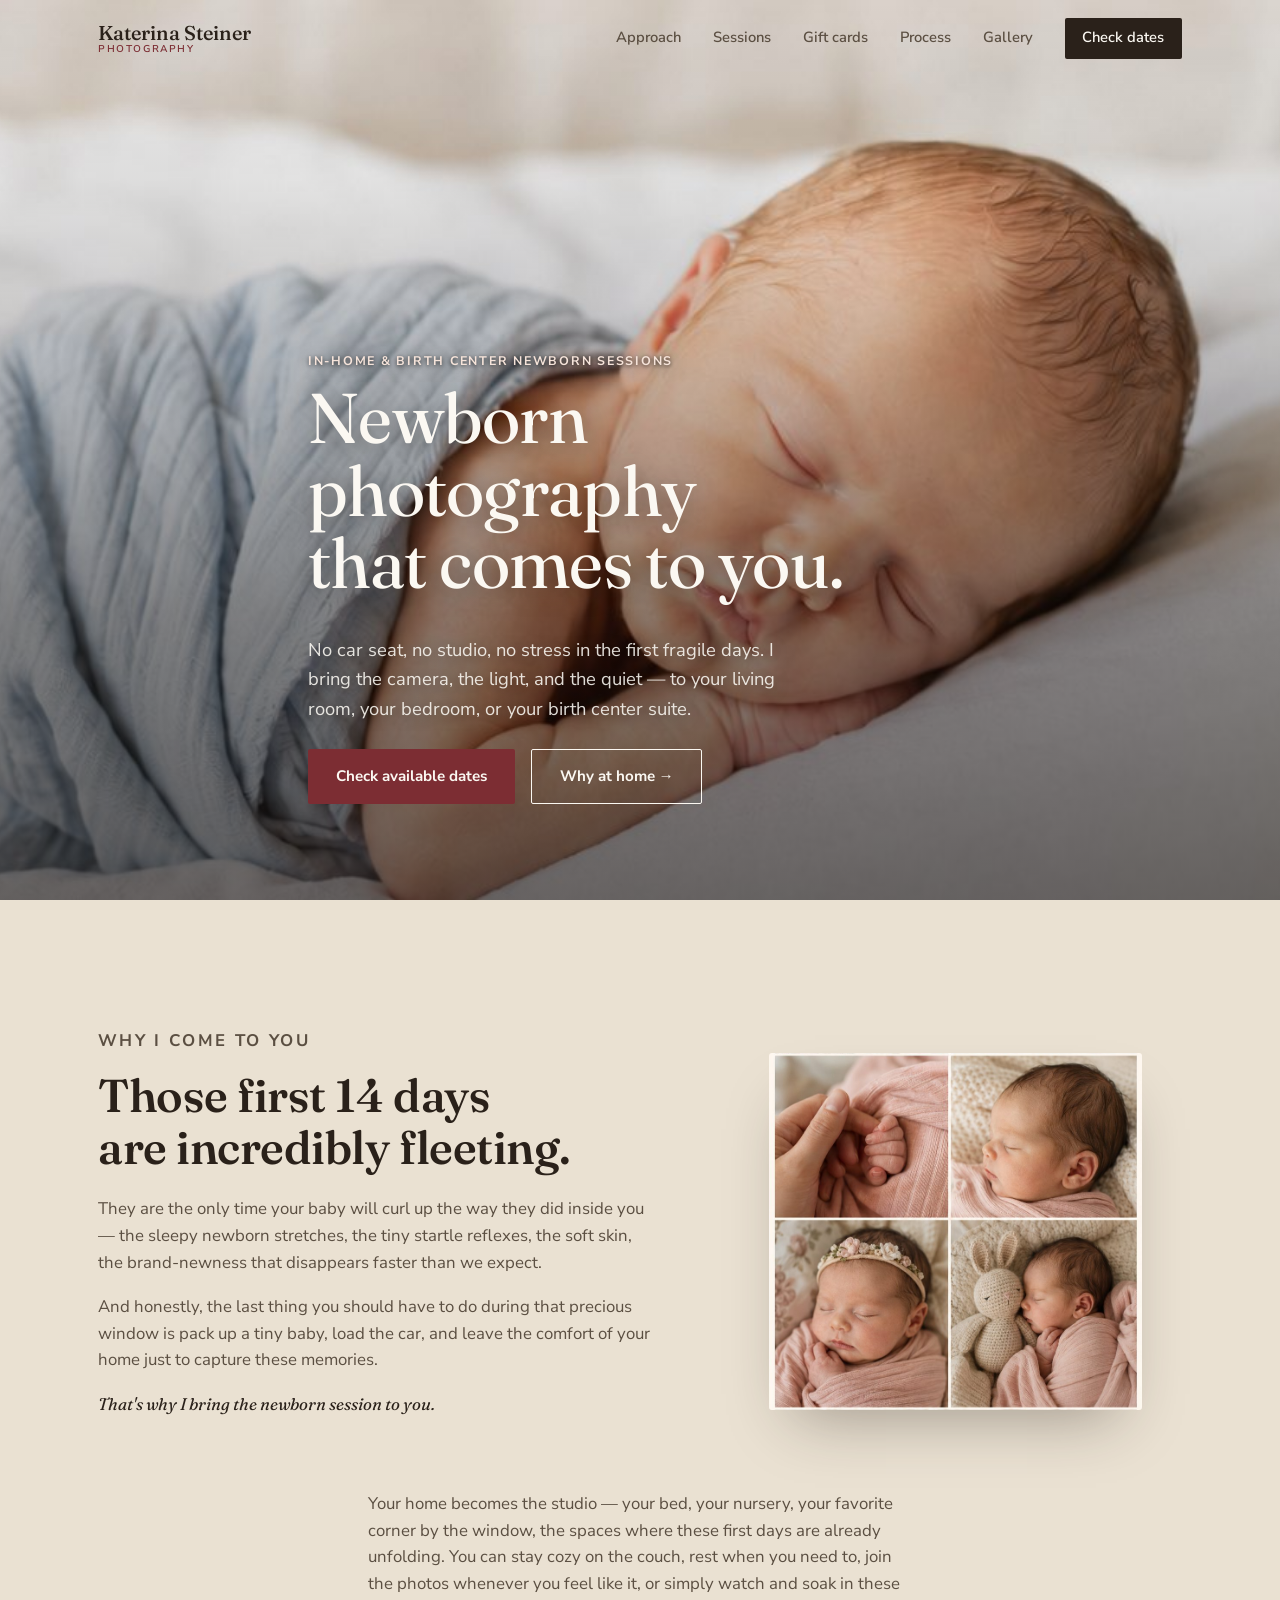
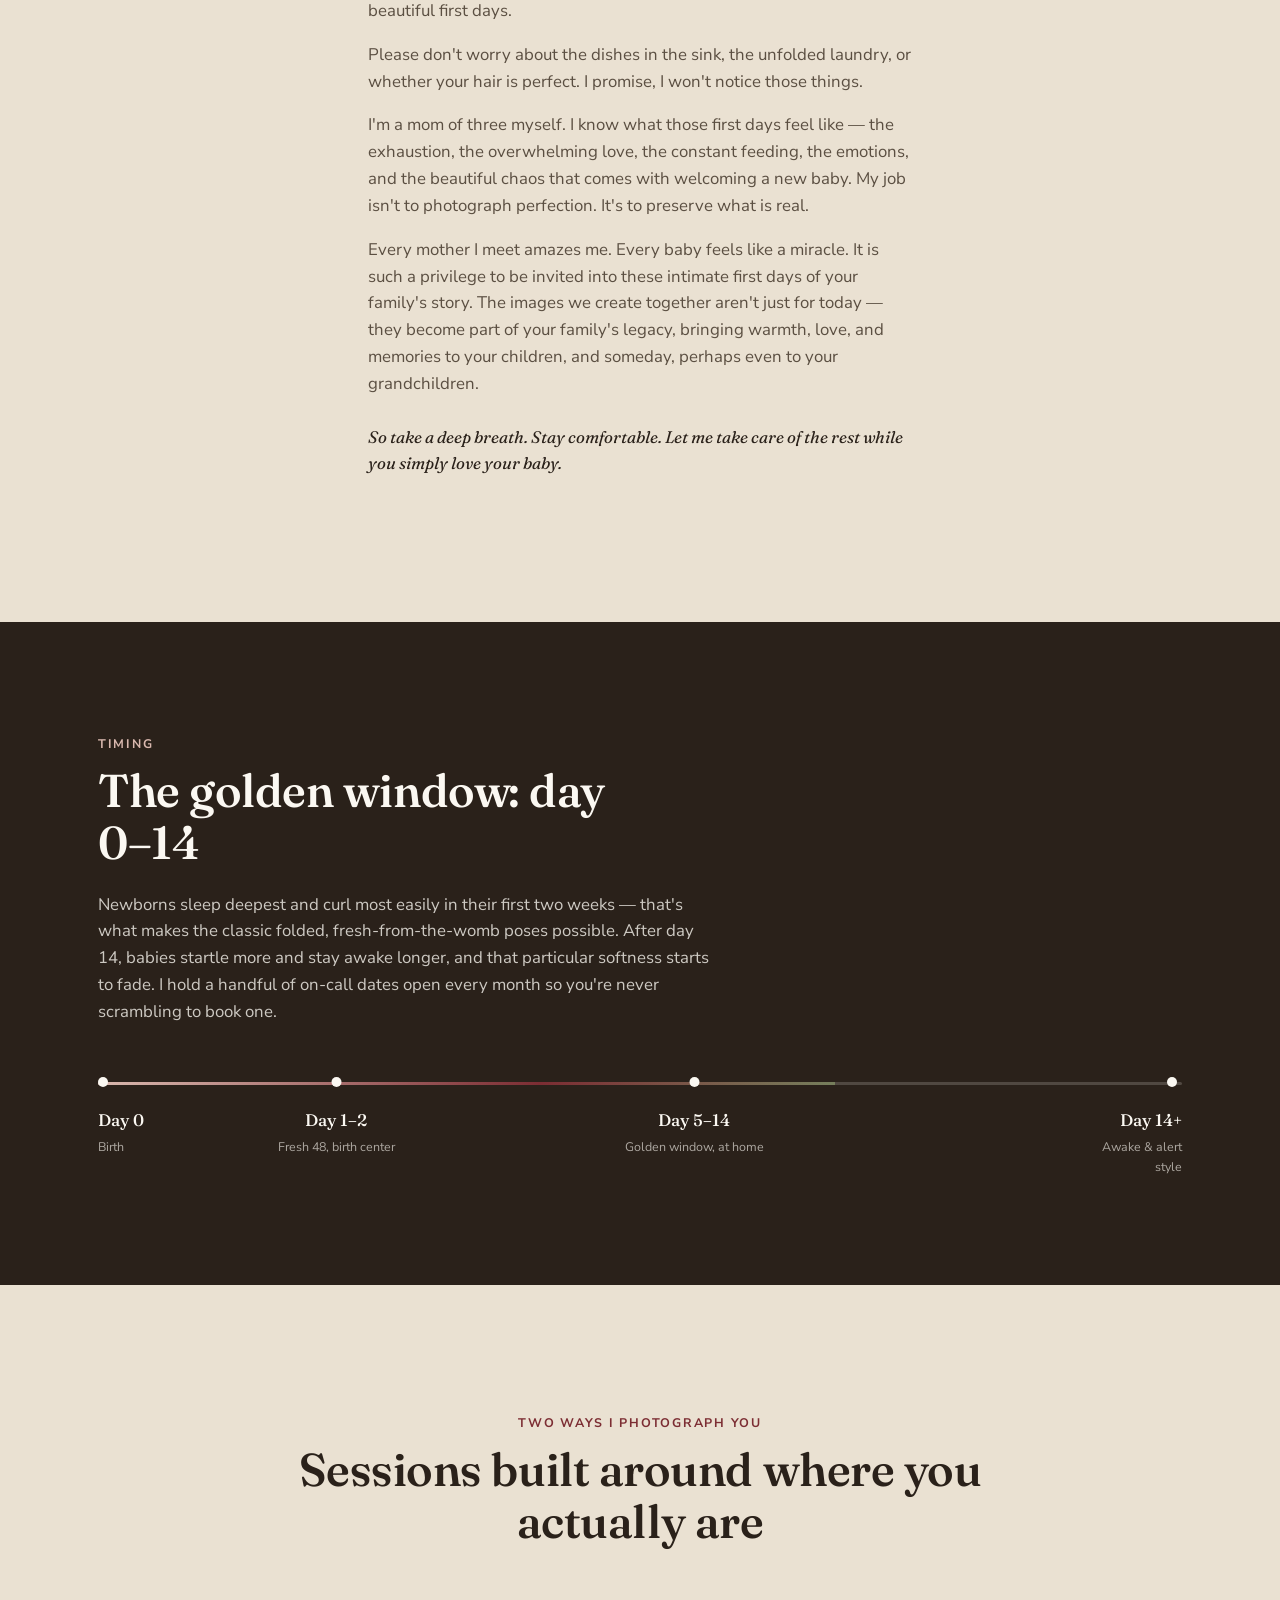
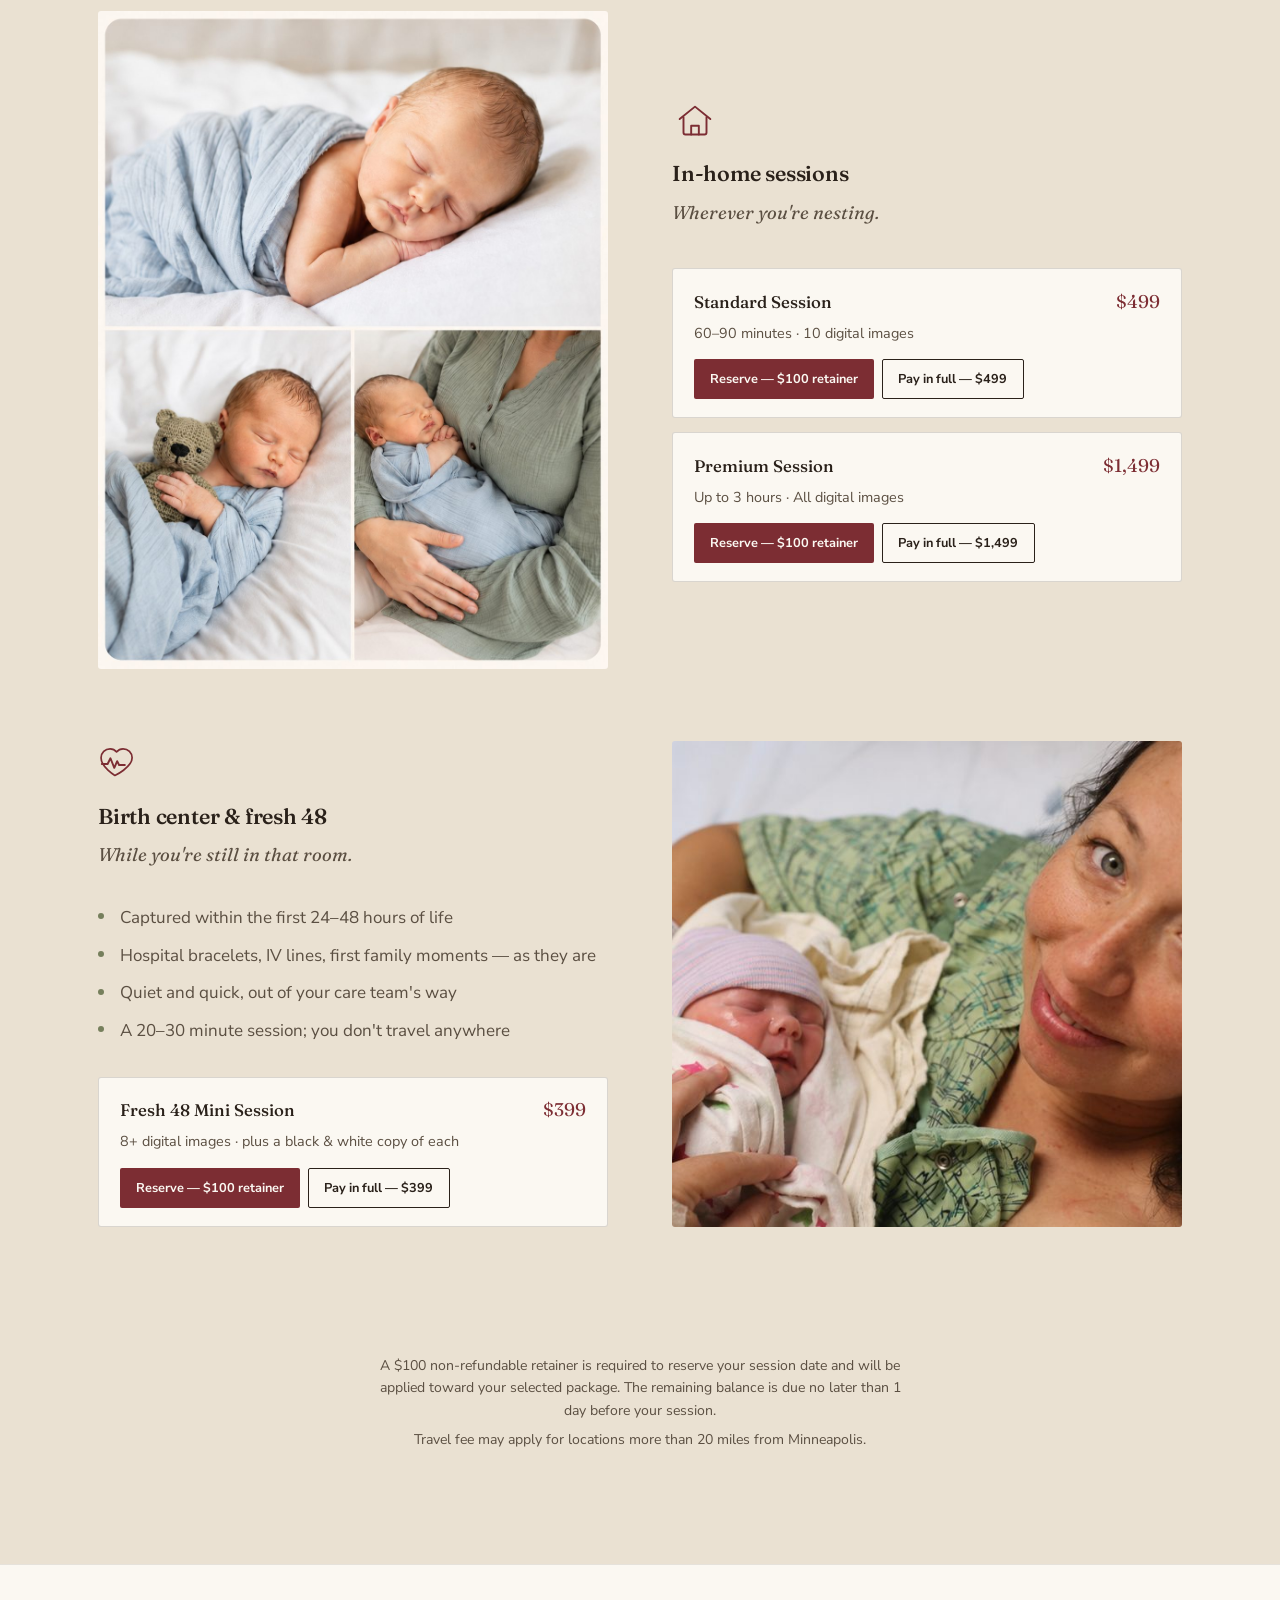
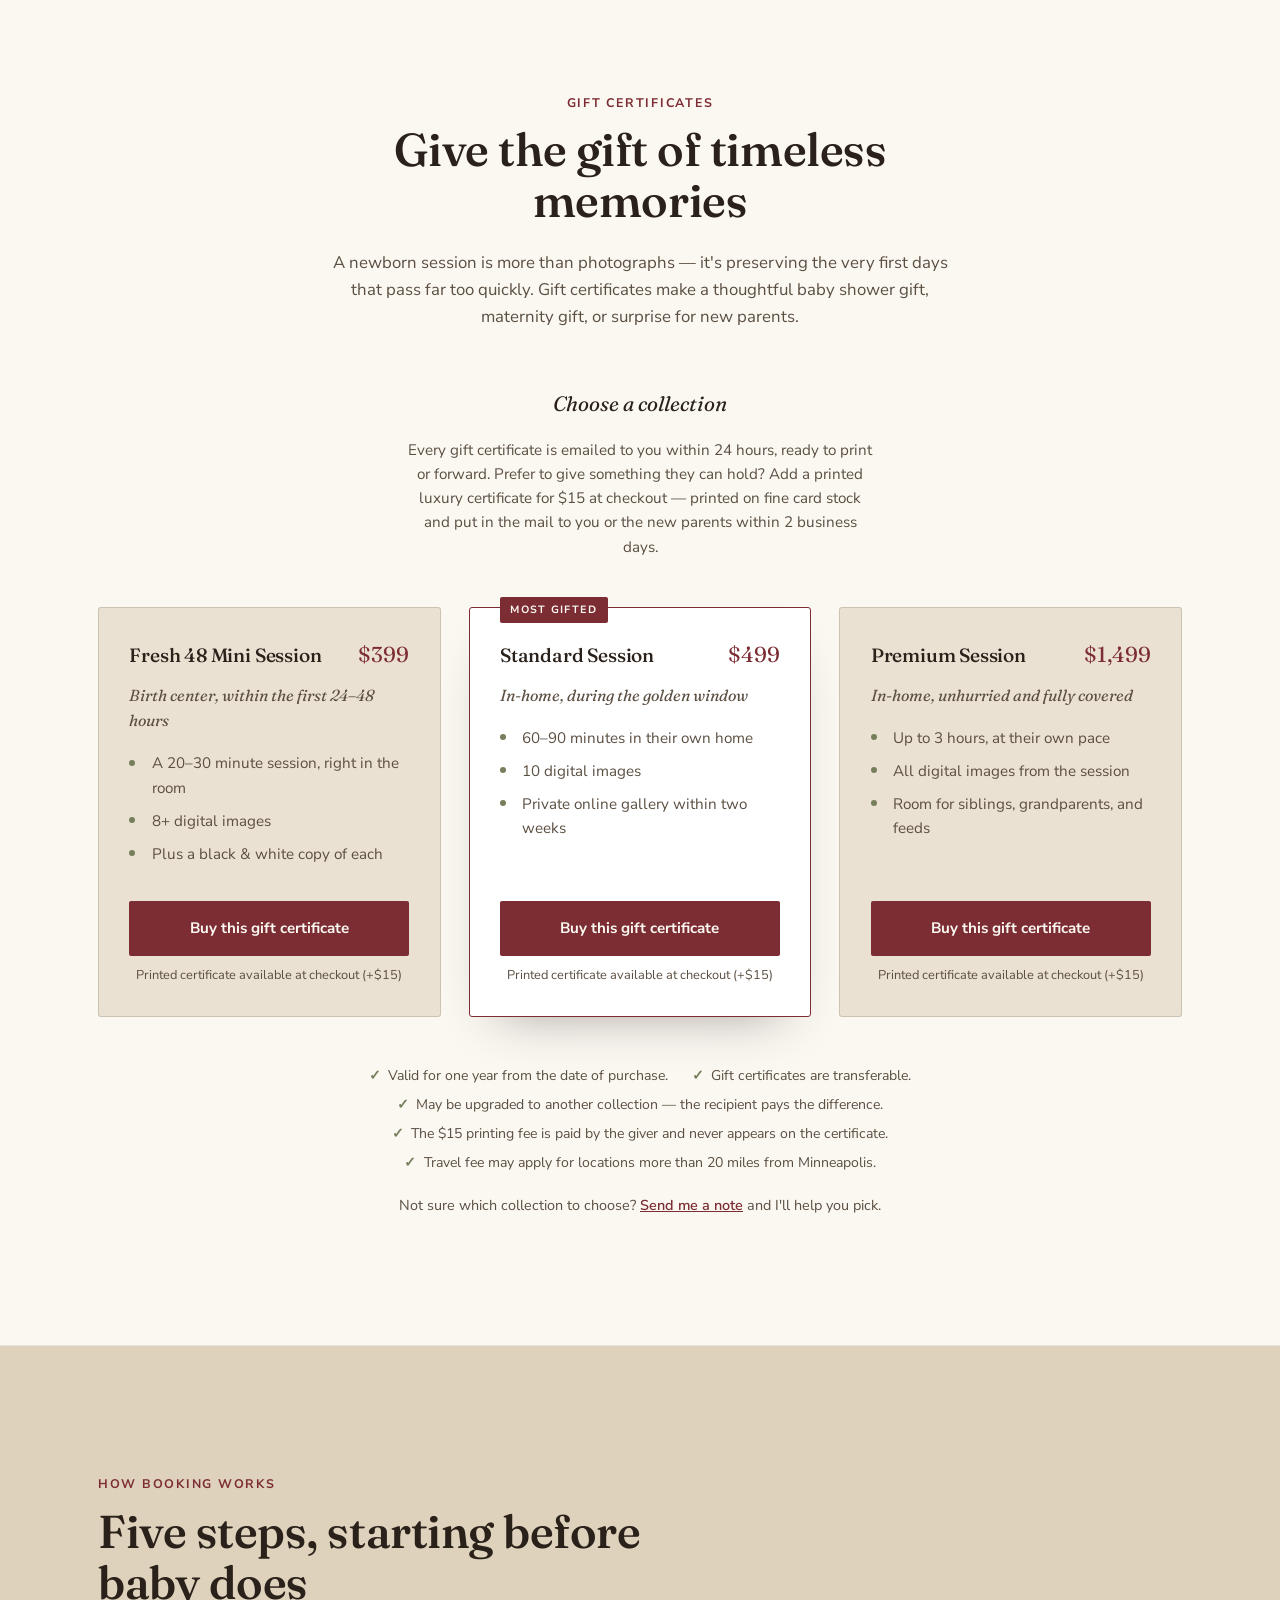
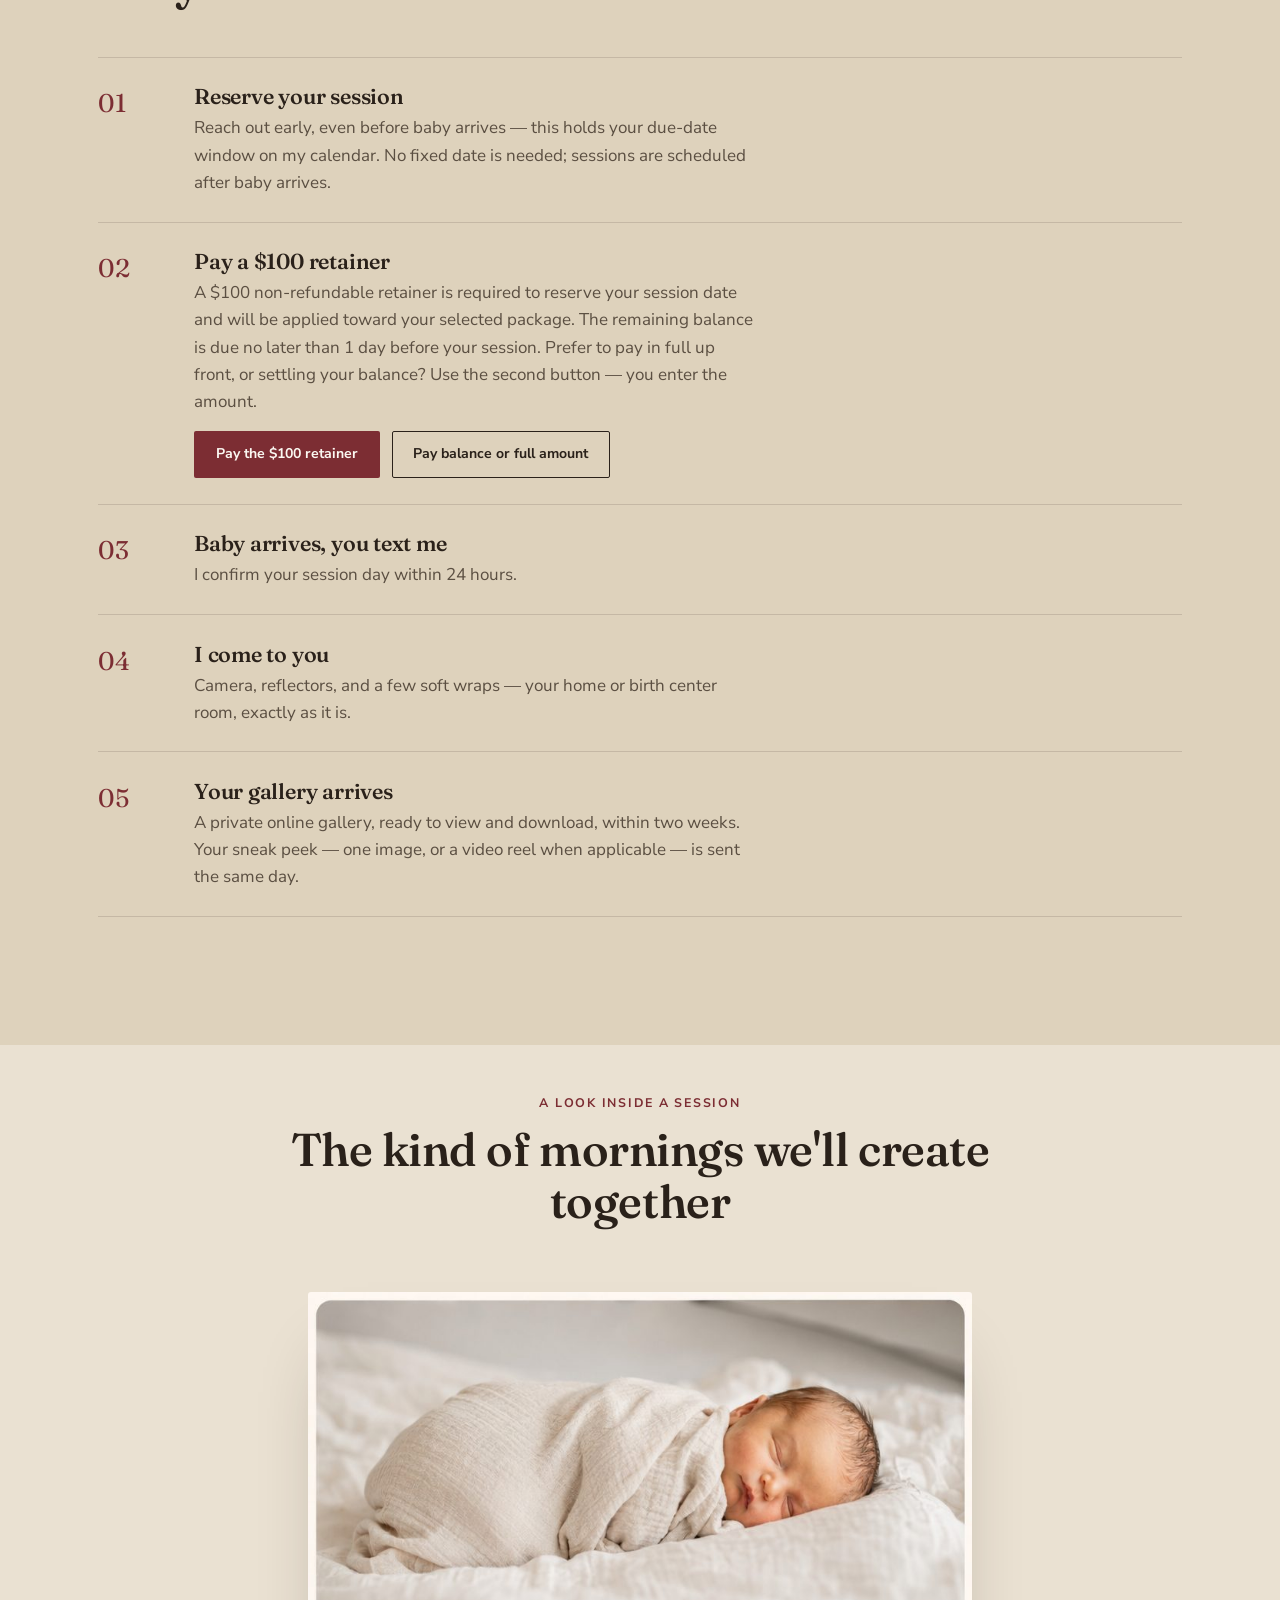
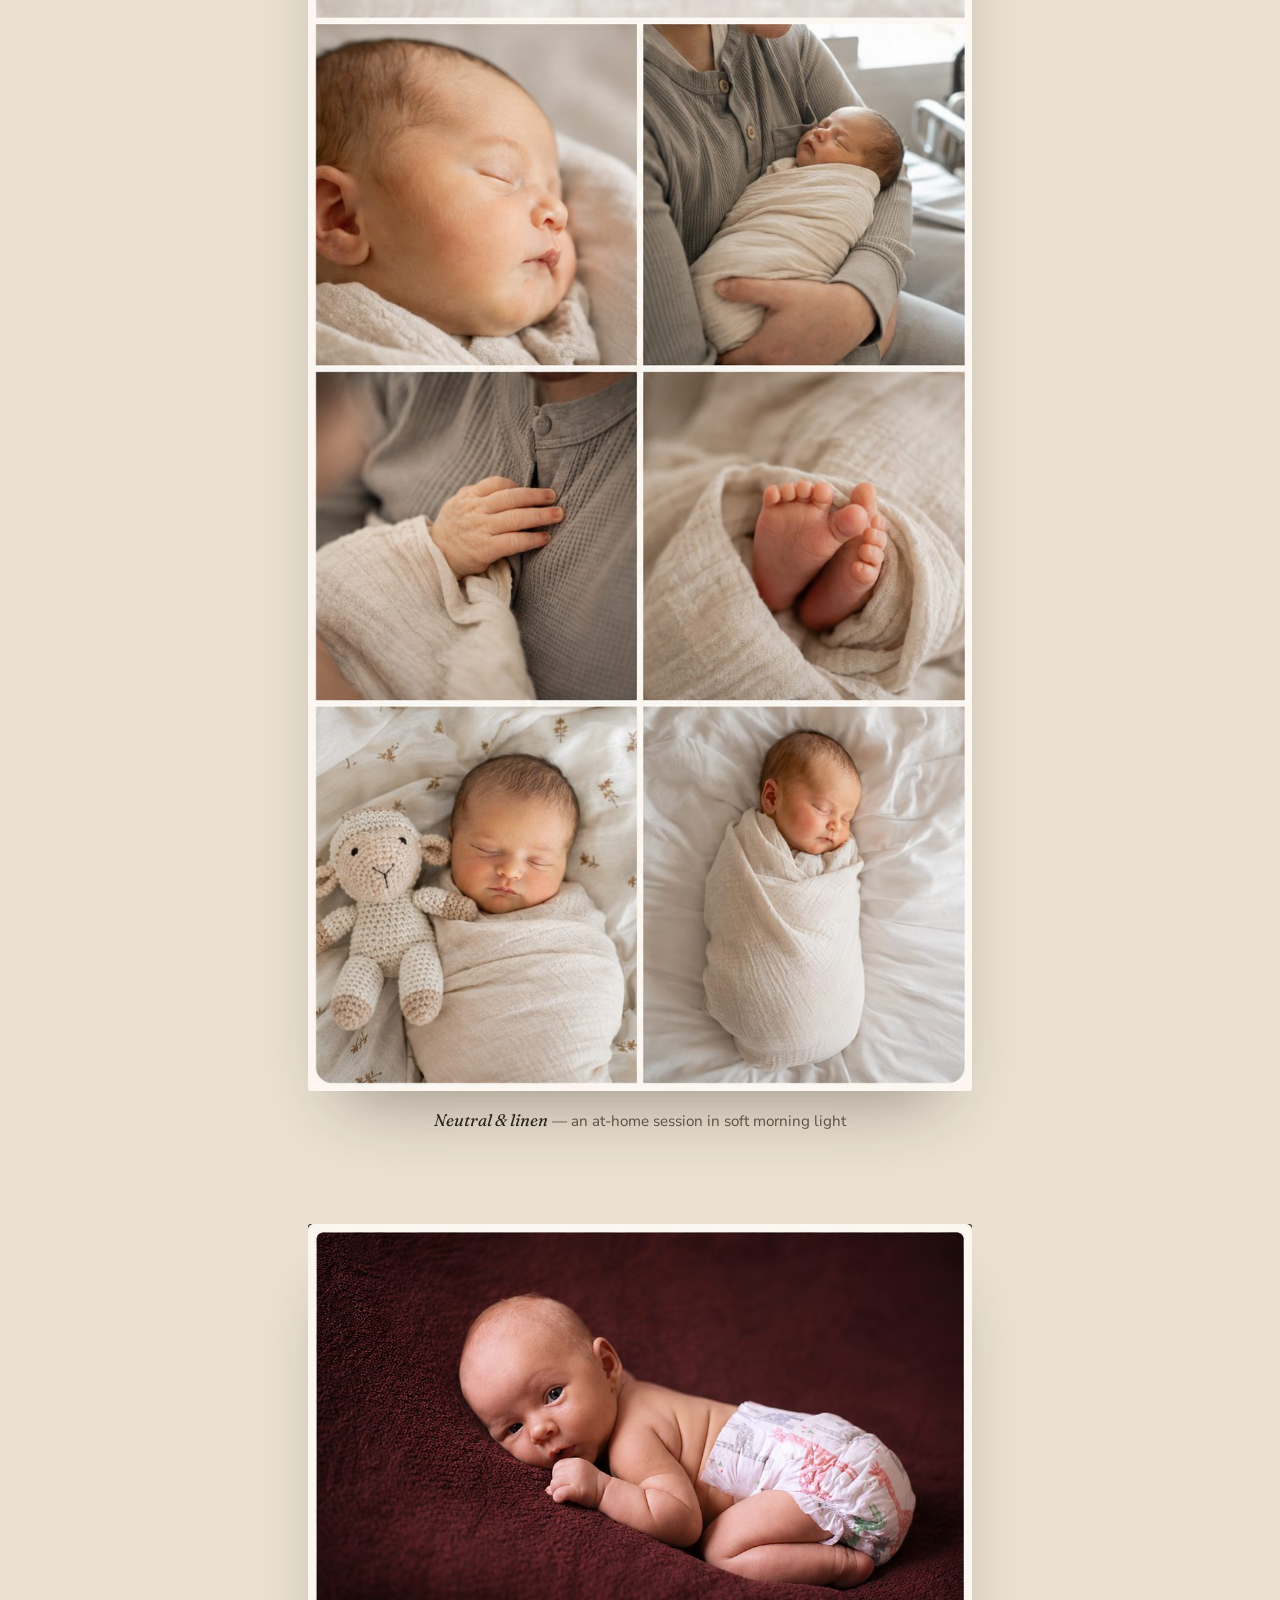
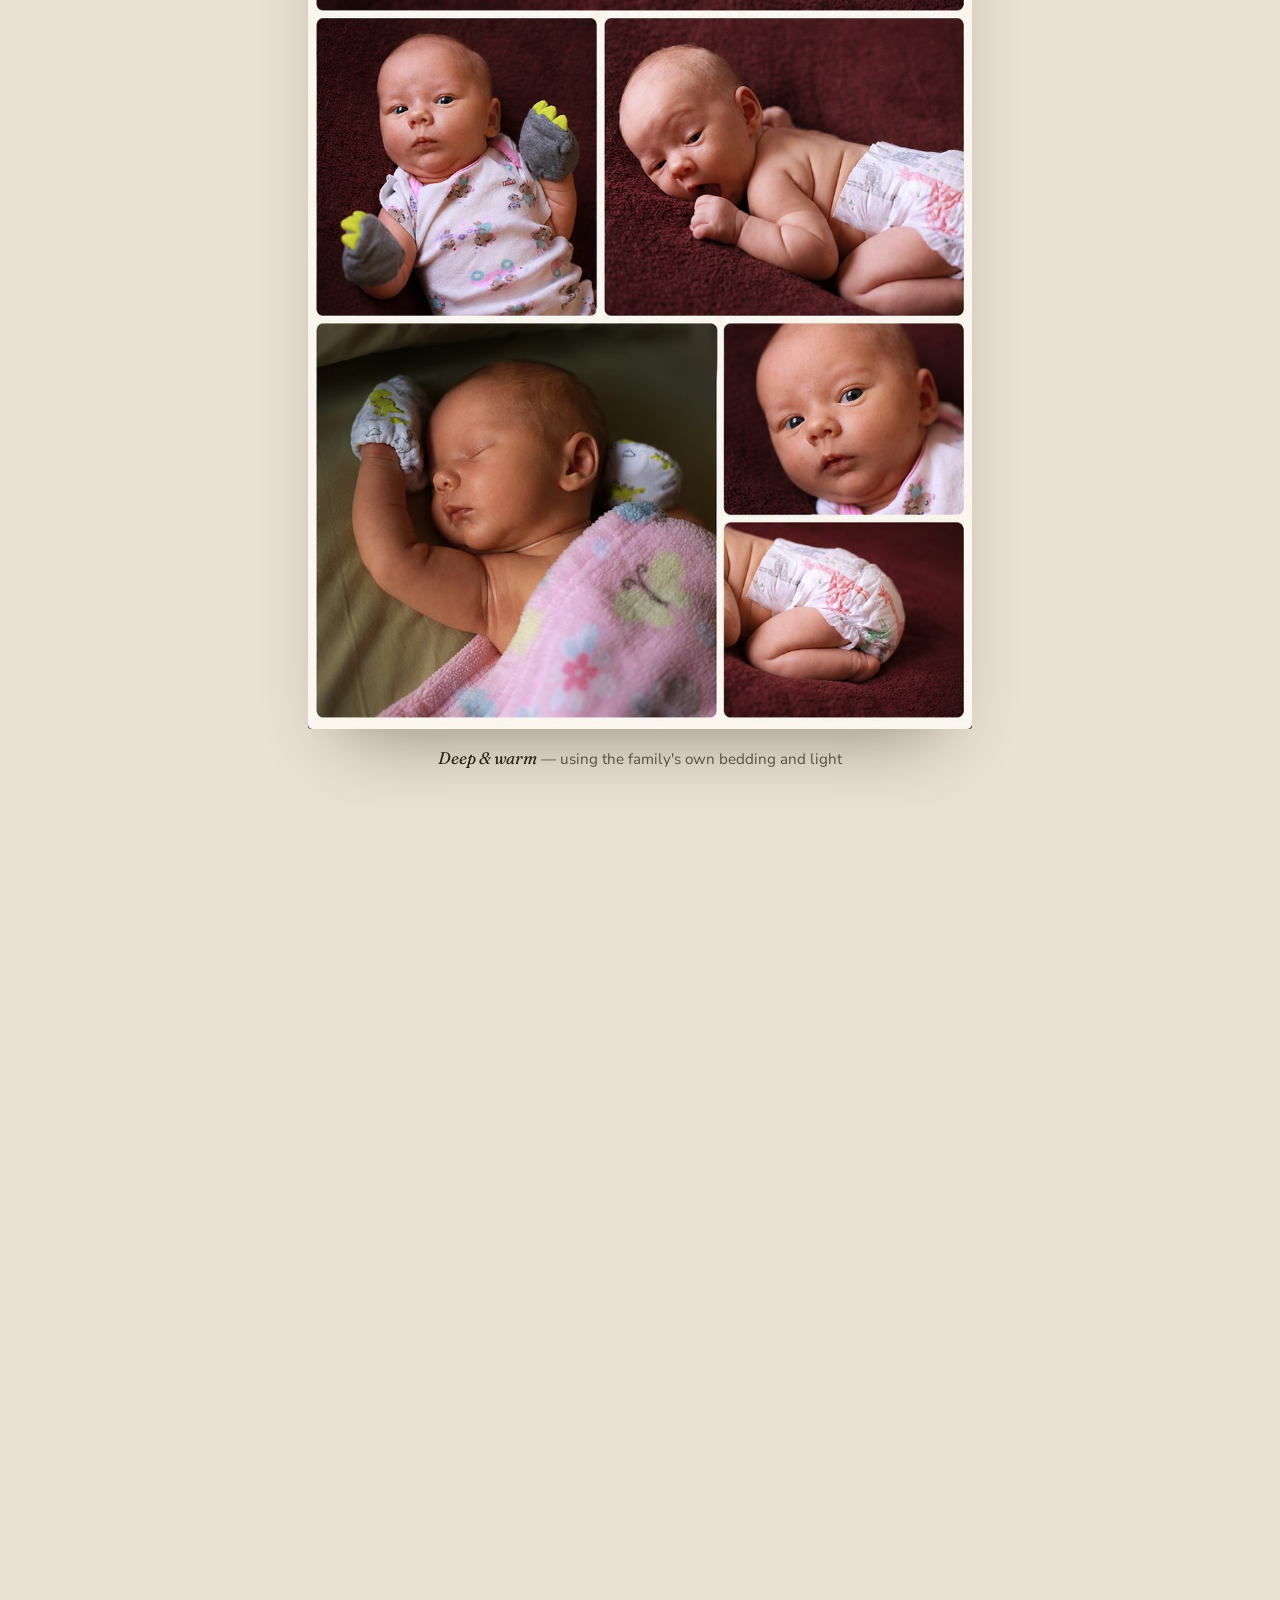
==== commit ca7856ea: "Wire the three pay-in-full session links Co-Authored-By: Claude Opus 5 <noreply@anthropic.com>" ====
--- a/index.html
+++ b/index.html
@@ -128,7 +128,7 @@
             <p class="tier-detail">60–90 minutes · 10 digital images</p>
             <div class="tier-actions">
               <a class="btn btn-primary tier-btn" href="https://buy.stripe.com/dRmaEX7oYaOw5956Nc5Vu00">Reserve — $100 retainer</a>
-              <a class="btn btn-ghost tier-btn gift-buy" href="https://buy.stripe.com/REPLACE_STANDARD_FULL">Pay in full — $499</a>
+              <a class="btn btn-ghost tier-btn gift-buy" href="https://buy.stripe.com/9B6bJ124E7Ckbxt9Zo5Vu07">Pay in full — $499</a>
             </div>
           </div>
           <div class="tier">
@@ -136,7 +136,7 @@
             <p class="tier-detail">Up to 3 hours · All digital images</p>
             <div class="tier-actions">
               <a class="btn btn-primary tier-btn" href="https://buy.stripe.com/dRmaEX7oYaOw5956Nc5Vu00">Reserve — $100 retainer</a>
-              <a class="btn btn-ghost tier-btn gift-buy" href="https://buy.stripe.com/REPLACE_PREMIUM_FULL">Pay in full — $1,499</a>
+              <a class="btn btn-ghost tier-btn gift-buy" href="https://buy.stripe.com/8x28wP8t2g8Q30X4F45Vu06">Pay in full — $1,499</a>
             </div>
           </div>
         </div>
@@ -165,7 +165,7 @@
             <p class="tier-detail">8+ digital images · plus a black &amp; white copy of each</p>
             <div class="tier-actions">
               <a class="btn btn-primary tier-btn" href="https://buy.stripe.com/dRmaEX7oYaOw5956Nc5Vu00">Reserve — $100 retainer</a>
-              <a class="btn btn-ghost tier-btn gift-buy" href="https://buy.stripe.com/REPLACE_FRESH48_FULL">Pay in full — $399</a>
+              <a class="btn btn-ghost tier-btn gift-buy" href="https://buy.stripe.com/4gM00j6kUaOweJF5J85Vu08">Pay in full — $399</a>
             </div>
           </div>
         </div>
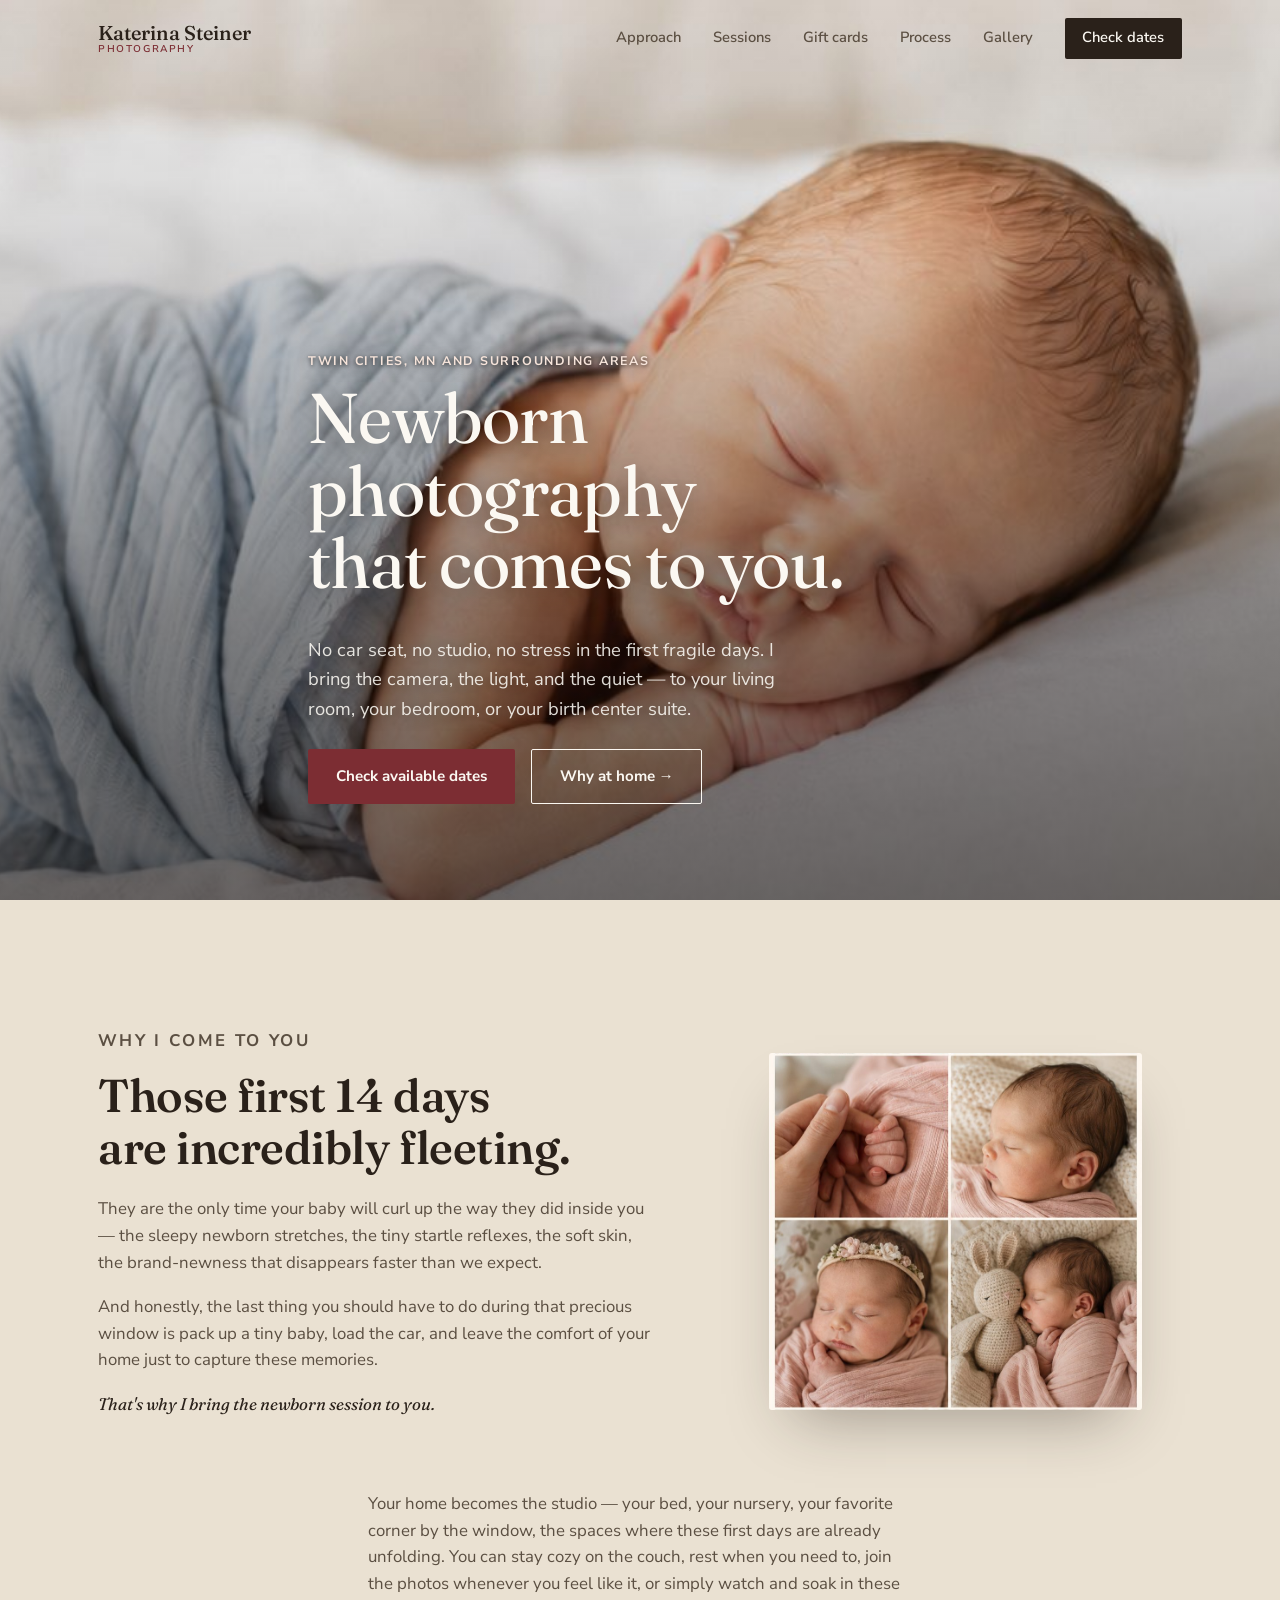
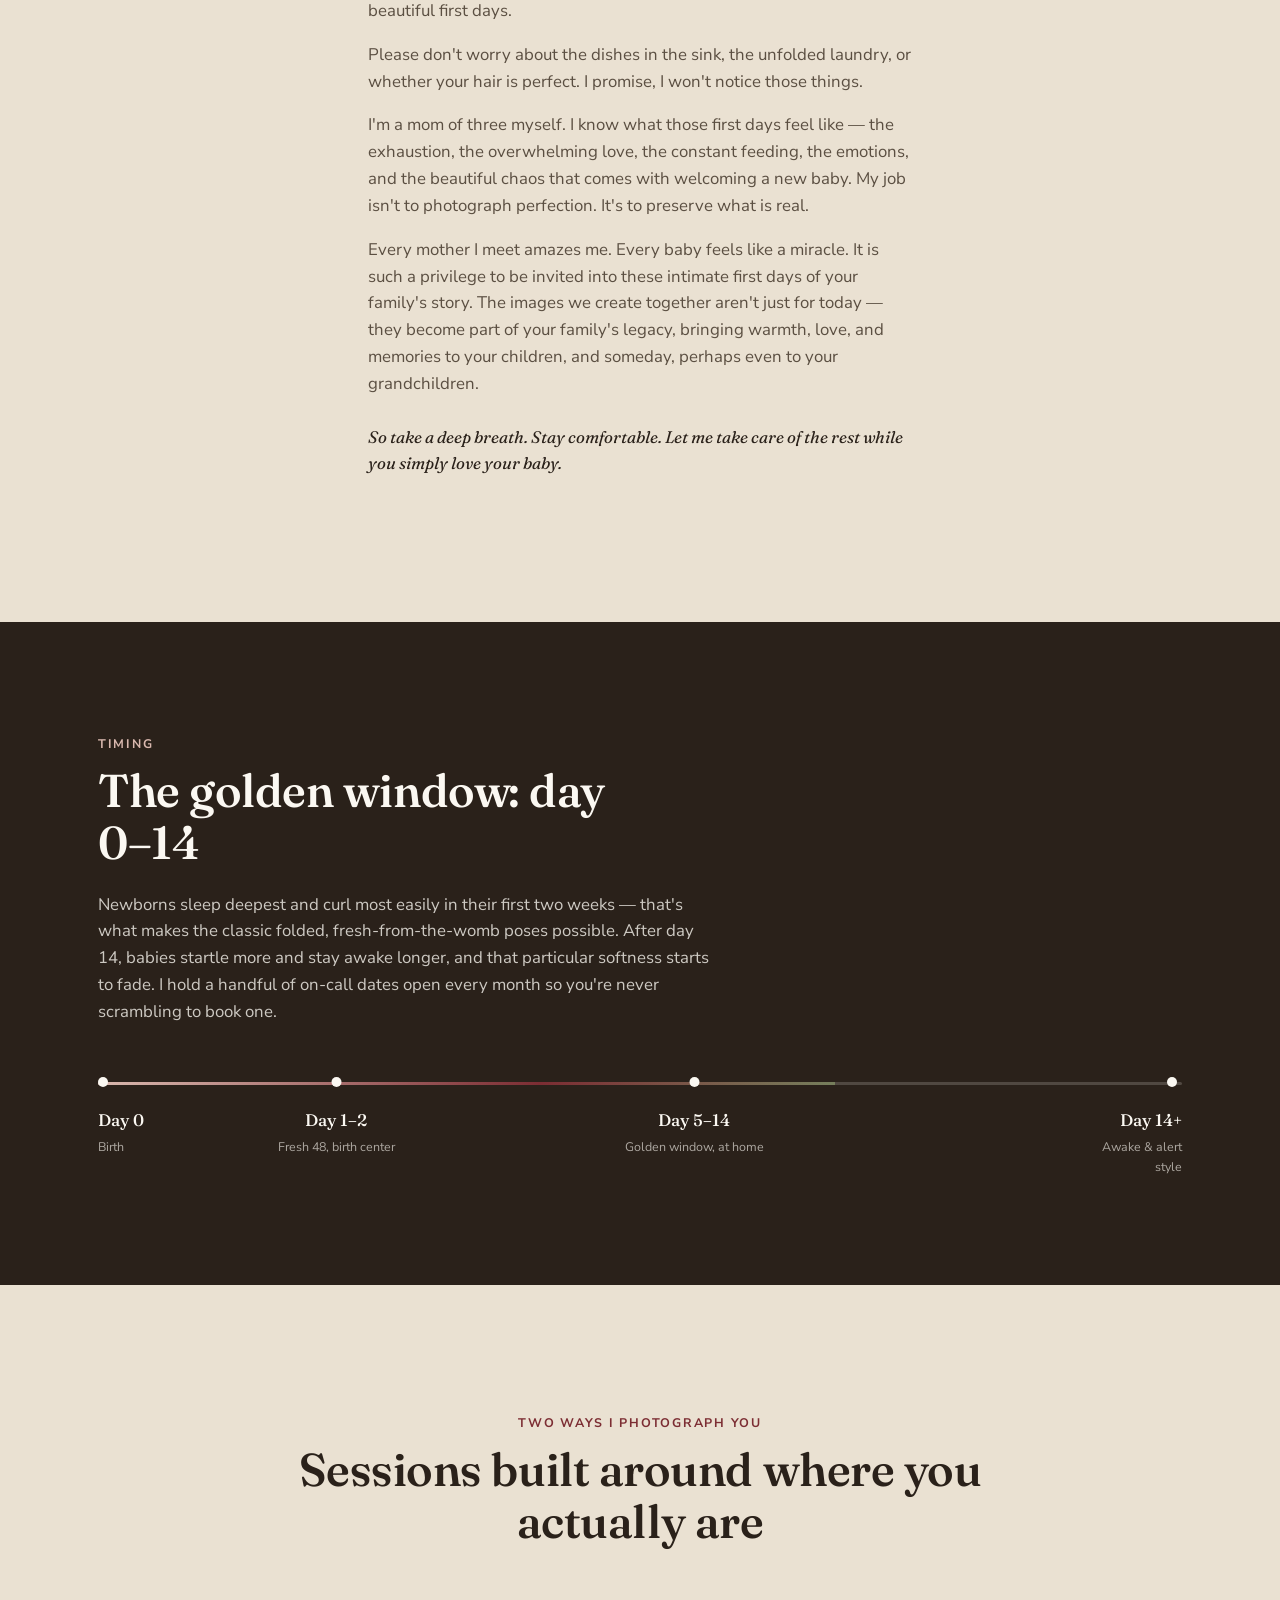
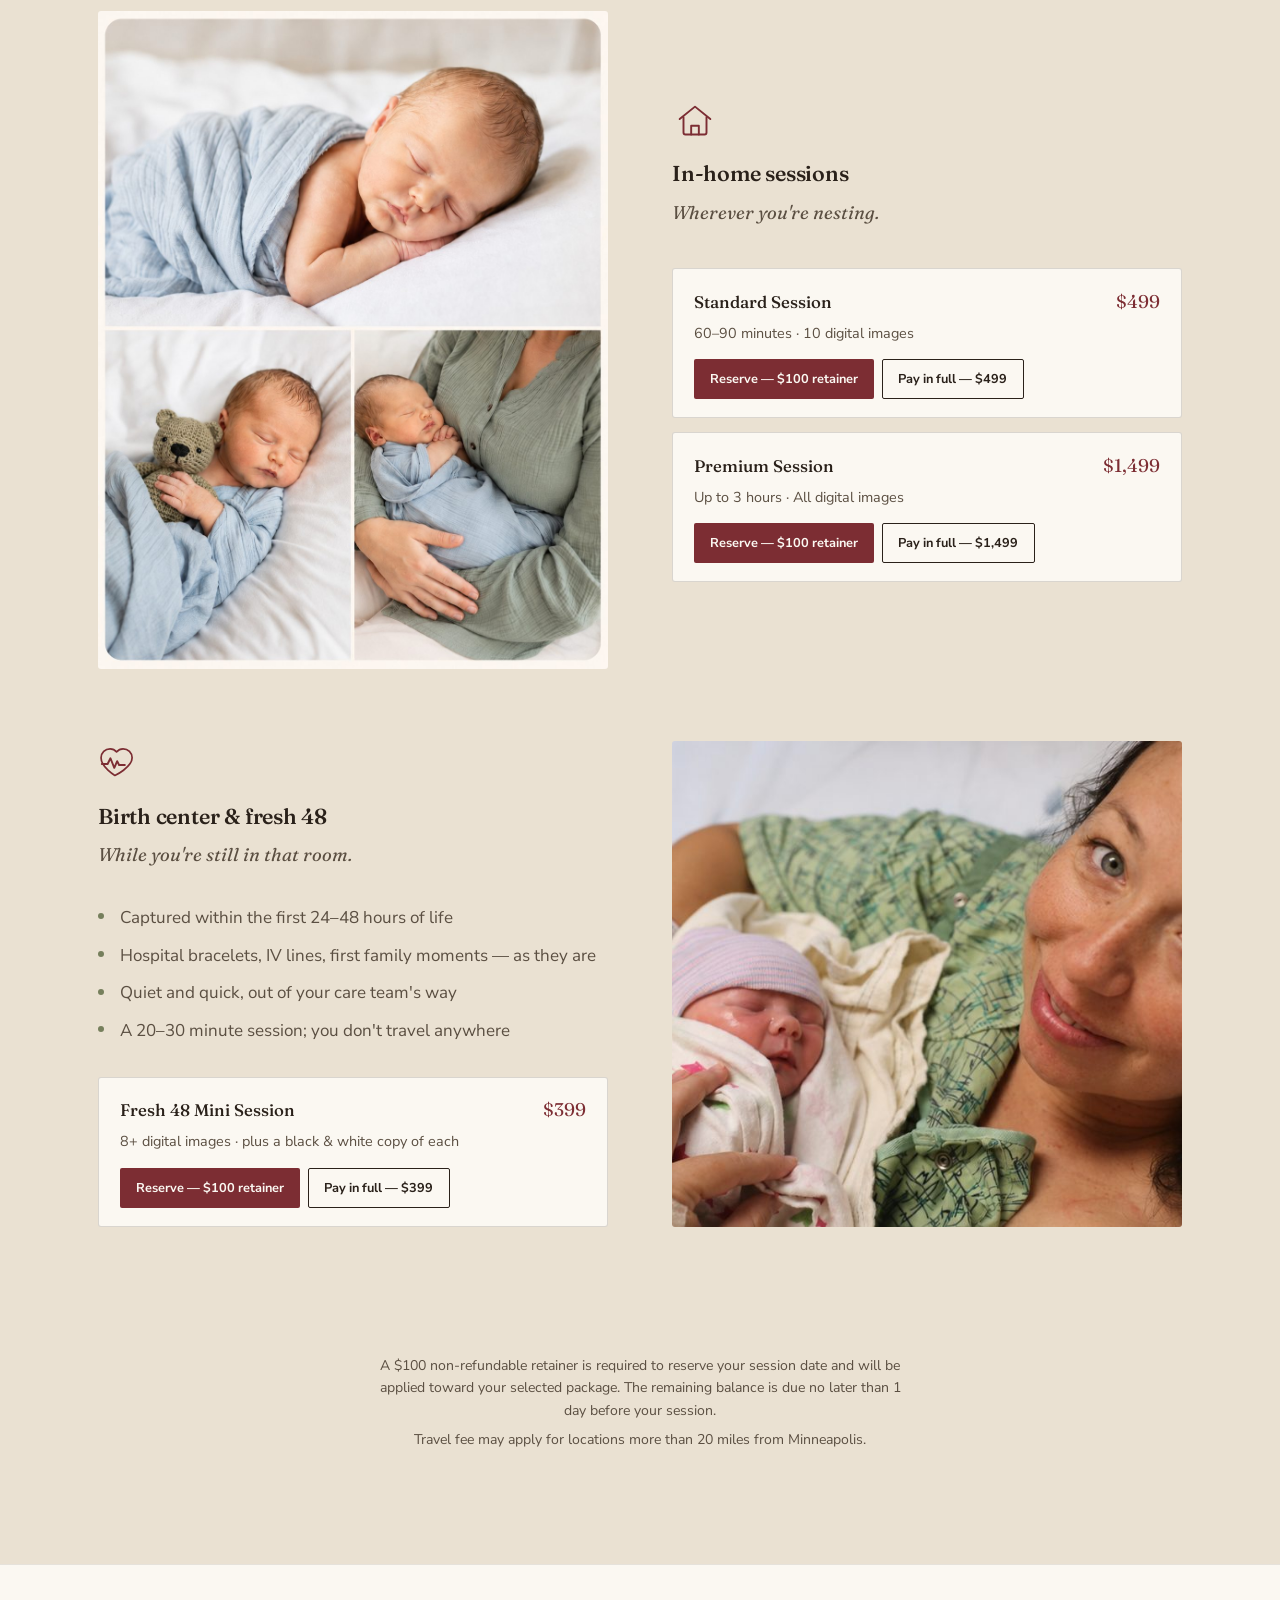
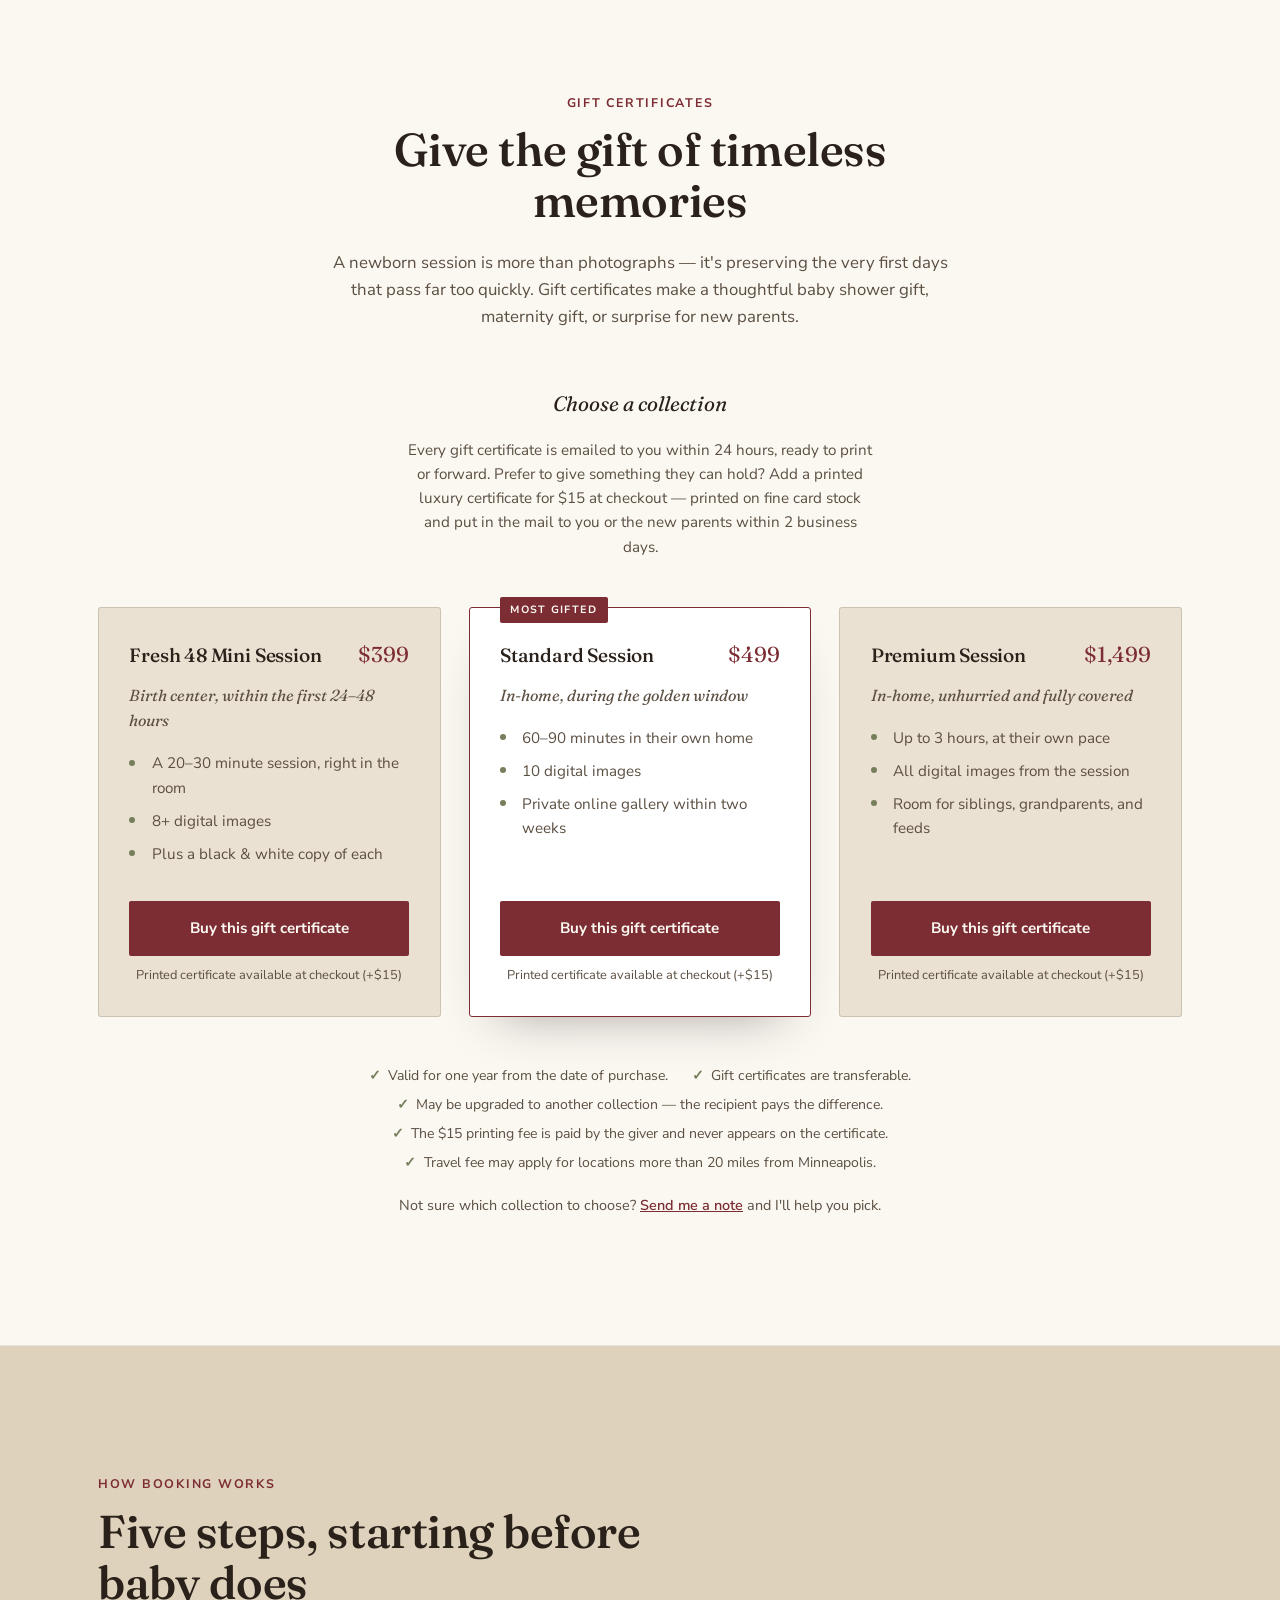
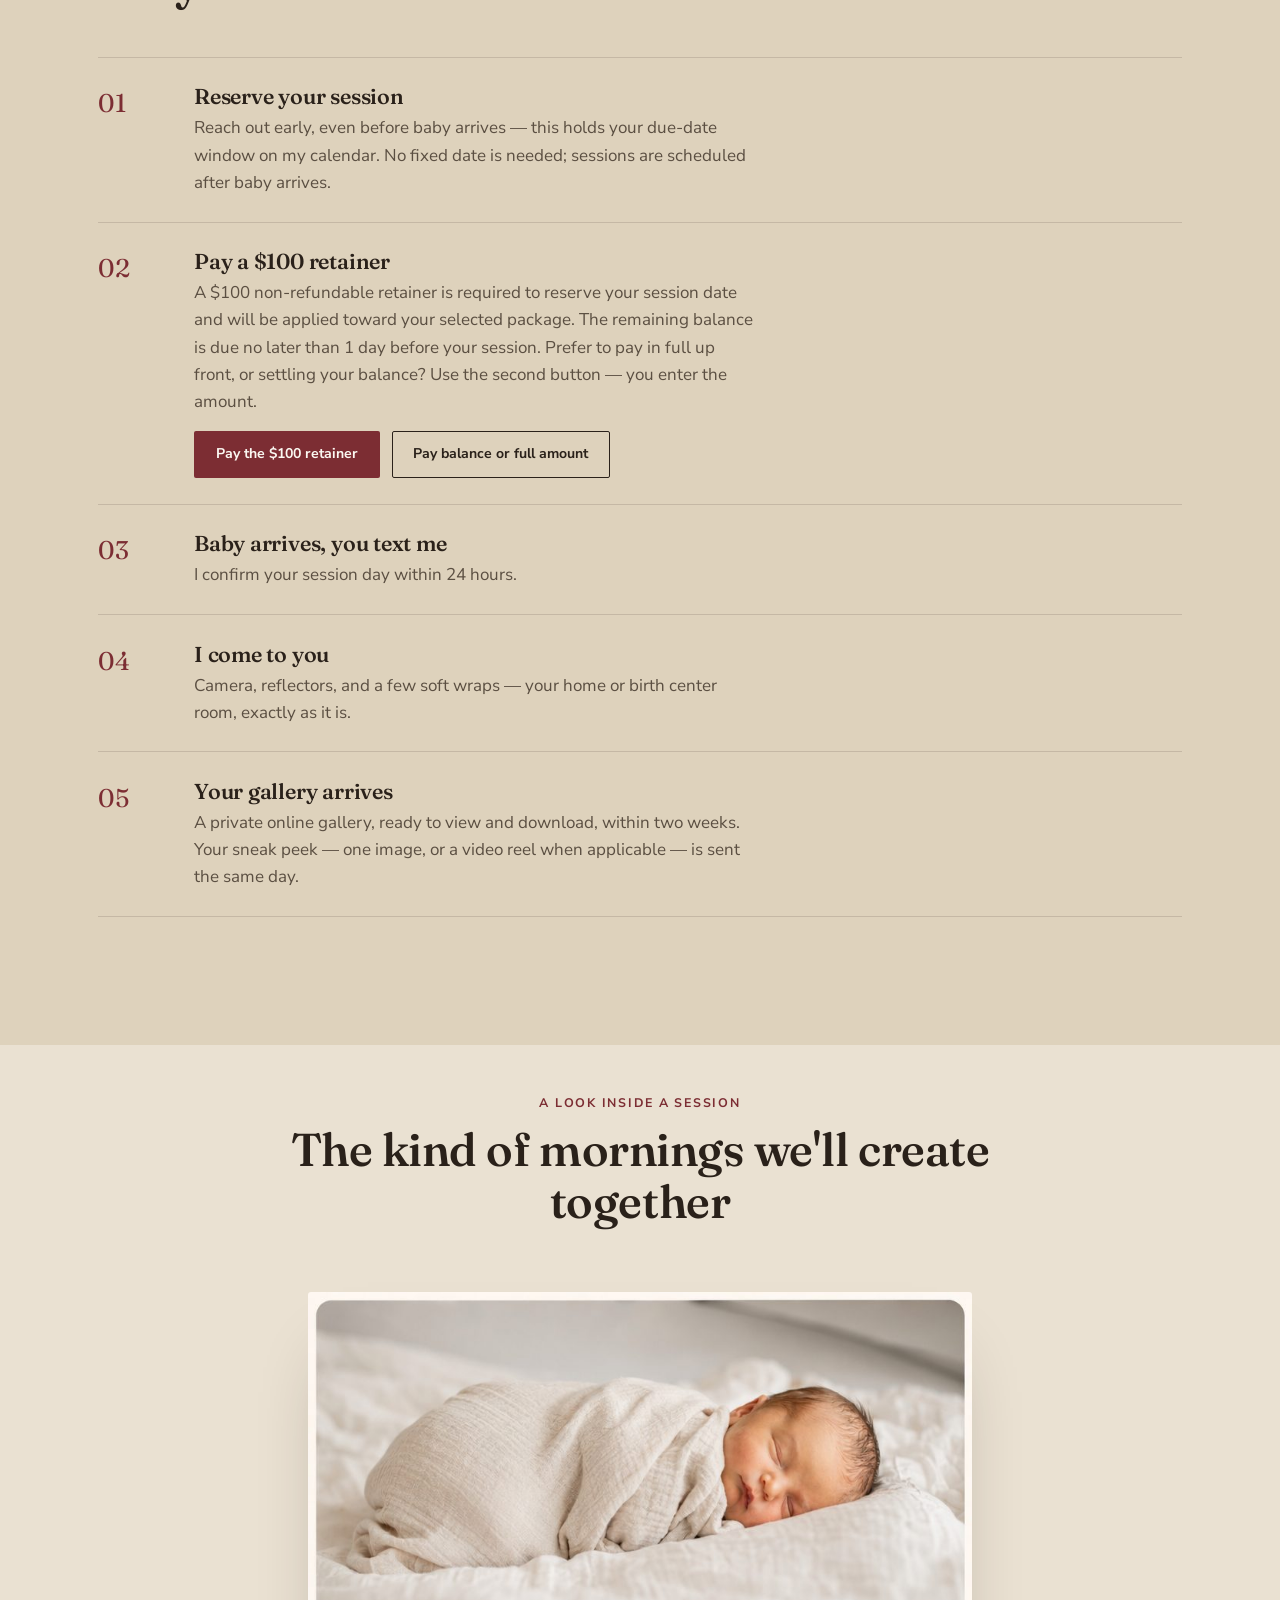
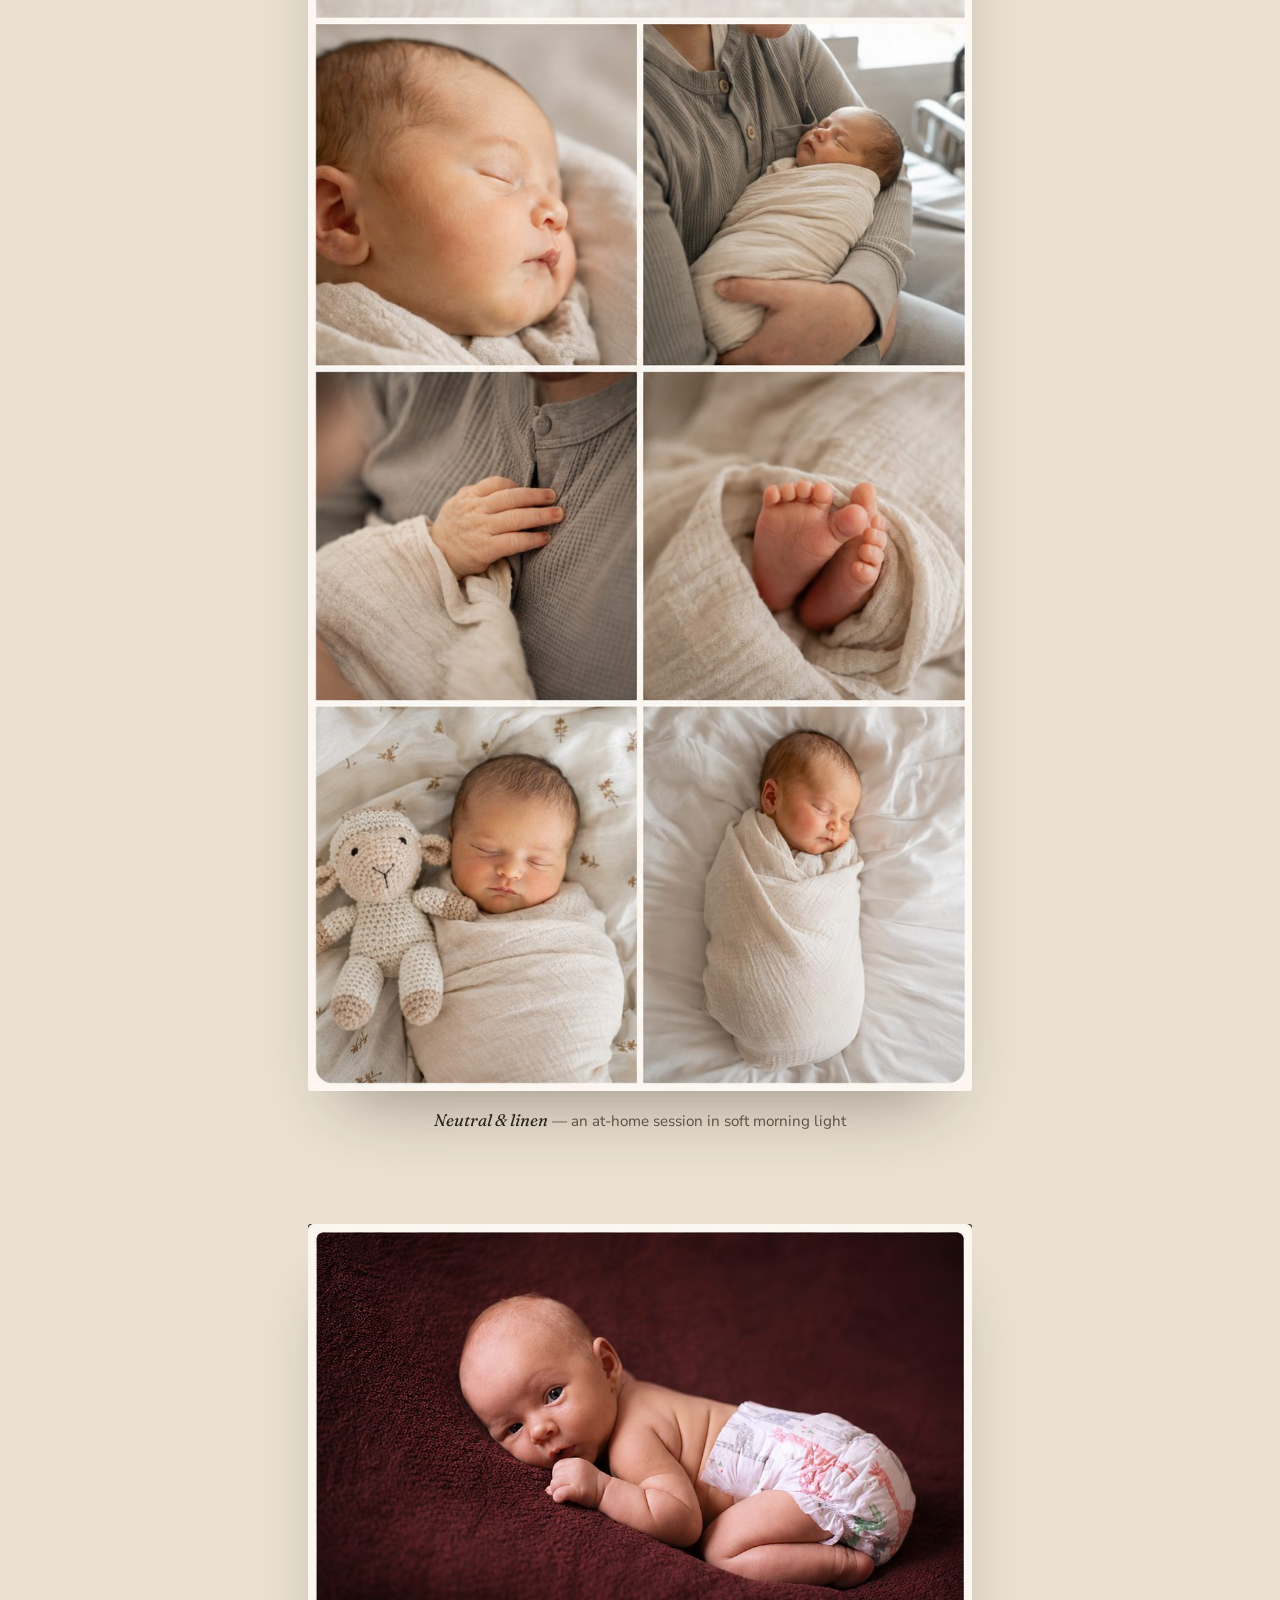
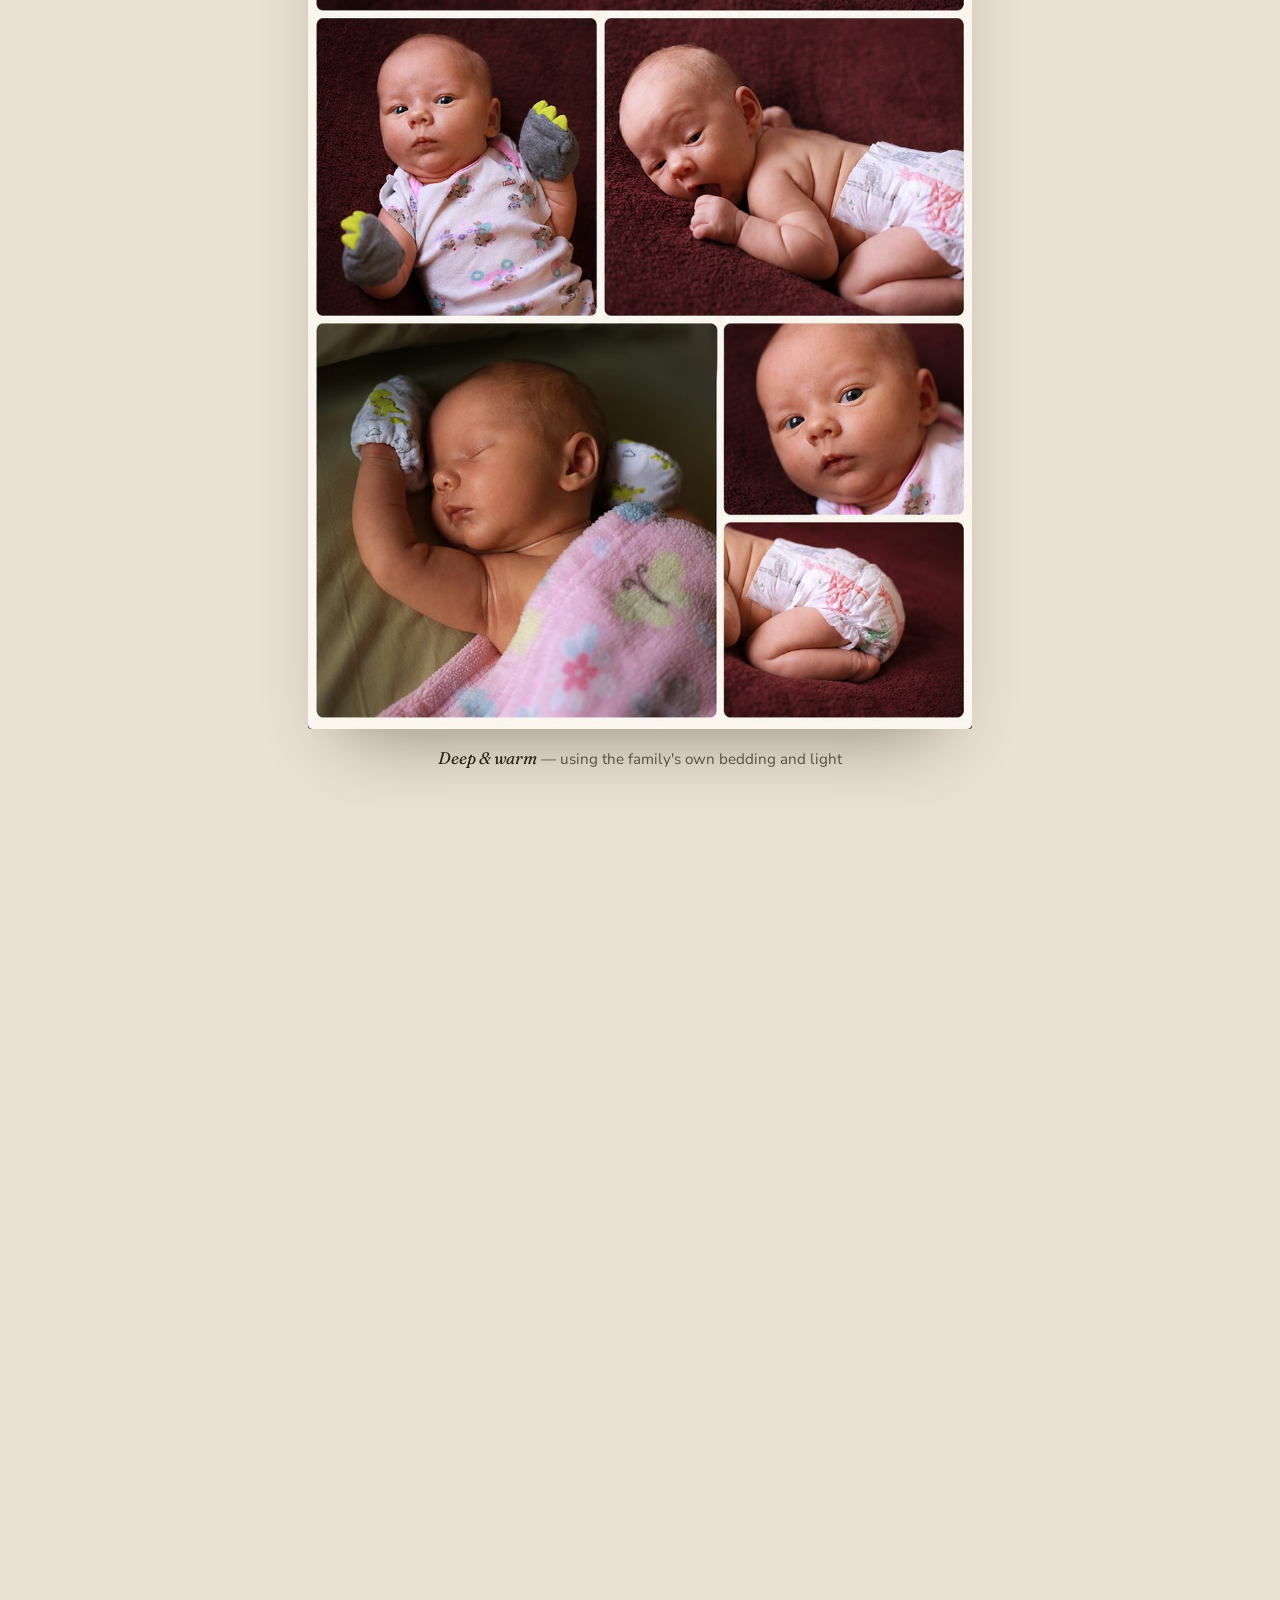
==== commit ec2bcbd0: "Lead the hero with the service area, not the session type An inquiry arrived from Florida — the loca" ====
--- a/index.html
+++ b/index.html
@@ -23,8 +23,37 @@
 </script>
 <noscript><img height="1" width="1" style="display:none" alt=""
   src="https://www.facebook.com/tr?id=1720351159159605&ev=PageView&noscript=1"></noscript>
+<!-- TikTok Pixel — skipped on localhost so previews never send events -->
+<script>
+if (!/^(localhost|127\.)/.test(location.hostname)) {
+!function (w, d, t) {
+  w.TiktokAnalyticsObject=t;var ttq=w[t]=w[t]||[];ttq.methods=["page","track","identify","instances","debug","on","off","once","ready","alias","group","enableCookie","disableCookie","holdConsent","revokeConsent","grantConsent"],ttq.setAndDefer=function(t,e){t[e]=function(){t.push([e].concat(Array.prototype.slice.call(arguments,0)))}};for(var i=0;i<ttq.methods.length;i++)ttq.setAndDefer(ttq,ttq.methods[i]);ttq.instance=function(t){for(
+var e=ttq._i[t]||[],n=0;n<ttq.methods.length;n++)ttq.setAndDefer(e,ttq.methods[n]);return e},ttq.load=function(e,n){var r="https://analytics.tiktok.com/i18n/pixel/events.js",o=n&&n.partner;ttq._i=ttq._i||{},ttq._i[e]=[],ttq._i[e]._u=r,ttq._t=ttq._t||{},ttq._t[e]=+new Date,ttq._o=ttq._o||{},ttq._o[e]=n||{};n=document.createElement("script")
+;n.type="text/javascript",n.async=!0,n.src=r+"?sdkid="+e+"&lib="+t;e=document.getElementsByTagName("script")[0];e.parentNode.insertBefore(n,e)};
+
+  ttq.load('D9P5TVBC77U6V3JT53RG');
+  ttq.page();
+}(window, document, 'ttq');
+}
+</script>
+<!-- End TikTok Pixel -->
+<!-- Google Tag Manager — skipped on localhost so previews never send events -->
+<script>
+if (!/^(localhost|127\.)/.test(location.hostname)) {
+(function(w,d,s,l,i){w[l]=w[l]||[];w[l].push({'gtm.start':
+new Date().getTime(),event:'gtm.js'});var f=d.getElementsByTagName(s)[0],
+j=d.createElement(s),dl=l!='dataLayer'?'&l='+l:'';j.async=true;j.src=
+'https://www.googletagmanager.com/gtm.js?id='+i+dl;f.parentNode.insertBefore(j,f);
+})(window,document,'script','dataLayer','GTM-WM96KFRZ');
+}
+</script>
+<!-- End Google Tag Manager -->
 </head>
 <body>
+<!-- Google Tag Manager (noscript) -->
+<noscript><iframe src="https://www.googletagmanager.com/ns.html?id=GTM-WM96KFRZ"
+height="0" width="0" style="display:none;visibility:hidden"></iframe></noscript>
+<!-- End Google Tag Manager (noscript) -->
 
 <a class="skip-link" href="#main">Skip to content</a>
 
@@ -53,7 +82,7 @@
     </div>
     <div class="hero-scrim"></div>
     <div class="wrap hero-content">
-      <p class="eyebrow reveal" data-delay="0">In-home &amp; birth center newborn sessions</p>
+      <p class="eyebrow reveal" data-delay="0">Twin Cities, MN and surrounding areas</p>
       <h1 class="reveal" data-delay="1">Newborn photography<br>that comes to you.</h1>
       <p class="hero-sub reveal" data-delay="2">No car seat, no studio, no stress in the first fragile days. I bring the camera, the light, and the quiet — to your living room, your bedroom, or your birth center suite.</p>
       <div class="hero-actions reveal" data-delay="3">
@@ -348,7 +377,7 @@
         <h2>Let's hold this window for you.</h2>
         <p>Tell me your due date (or your baby's birth date, if they're already here) and where you'd like your session — home or birth center. I'll reply within a day with the dates I have open.</p>
         <dl class="contact-details">
-          <div><dt>Text or call</dt><dd><a href="tel:+16196341062">(619) 634-1062</a></dd></div>
+          <div><dt>Text or call</dt><dd><a href="tel:+16124405720">(612) 440-5720</a></dd></div>
           <div><dt>Online</dt><dd><a href="https://katerinasteinerphotography.cloud">katerinasteinerphotography.cloud</a></dd></div>
           <div><dt>Serving</dt><dd>Minneapolis and surrounding areas, within 20 miles</dd></div>
         </dl>
@@ -384,7 +413,7 @@
           <textarea id="message" name="message" rows="4"></textarea>
         </div>
         <button type="submit" class="btn btn-primary btn-block" id="form-submit">Send inquiry</button>
-        <p class="form-note" id="form-note">I reply within a day. Prefer to text? <a href="tel:+16196341062">(619) 634-1062</a></p>
+        <p class="form-note" id="form-note">I reply within a day. Prefer to text? <a href="tel:+16124405720">(612) 440-5720</a></p>
       </form>
     </div>
   </section>
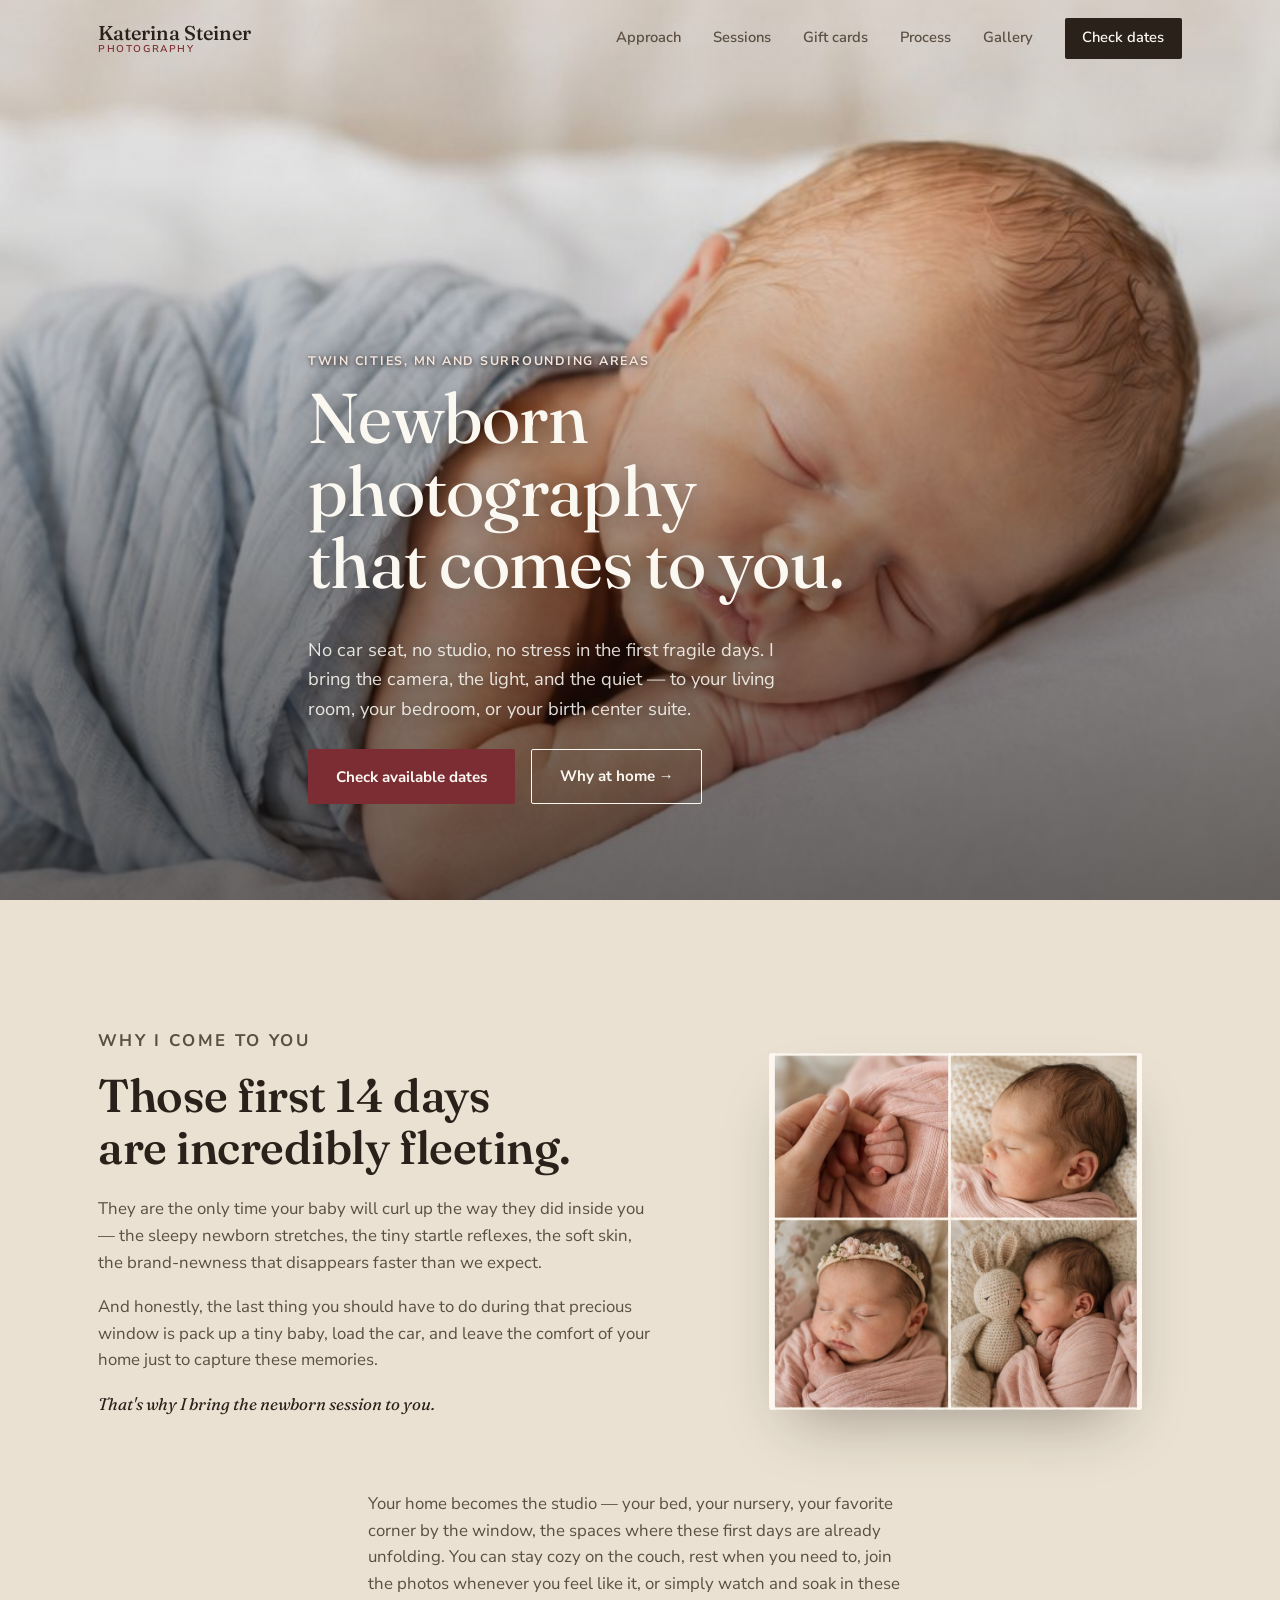
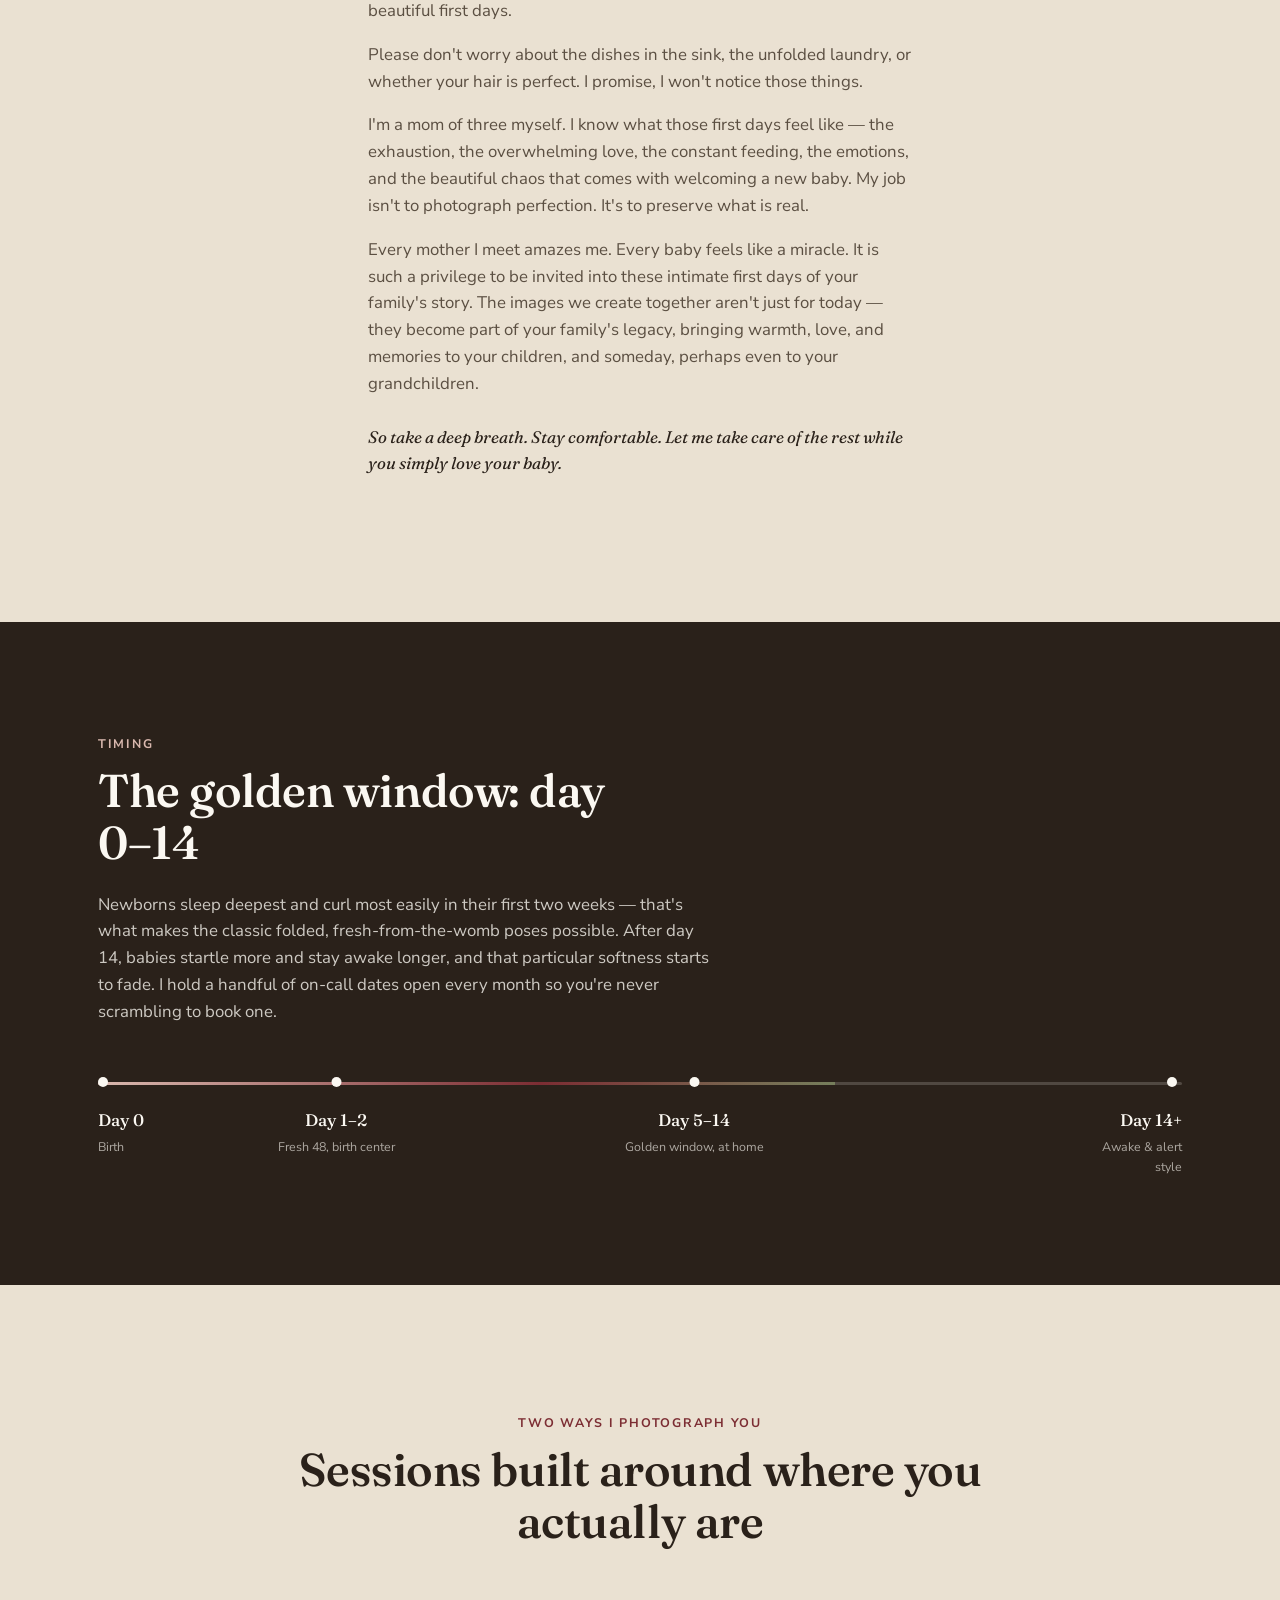
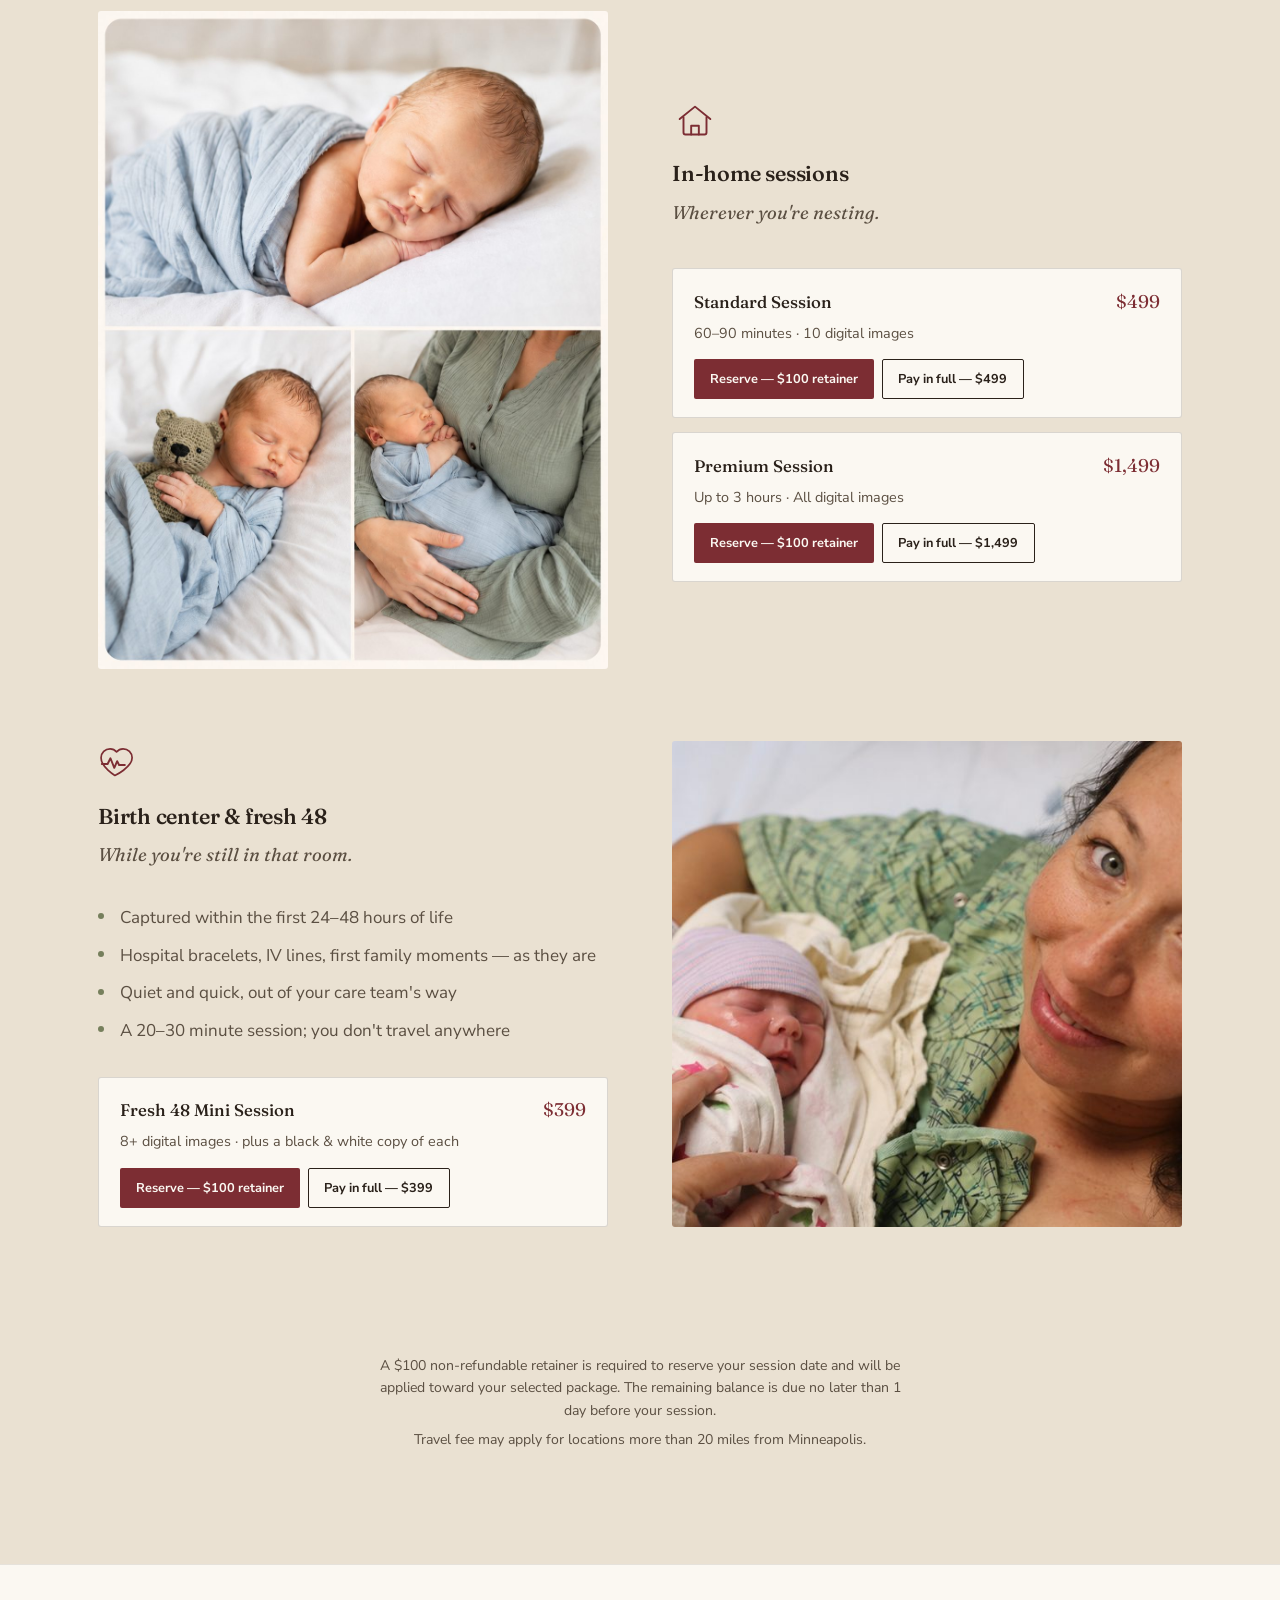
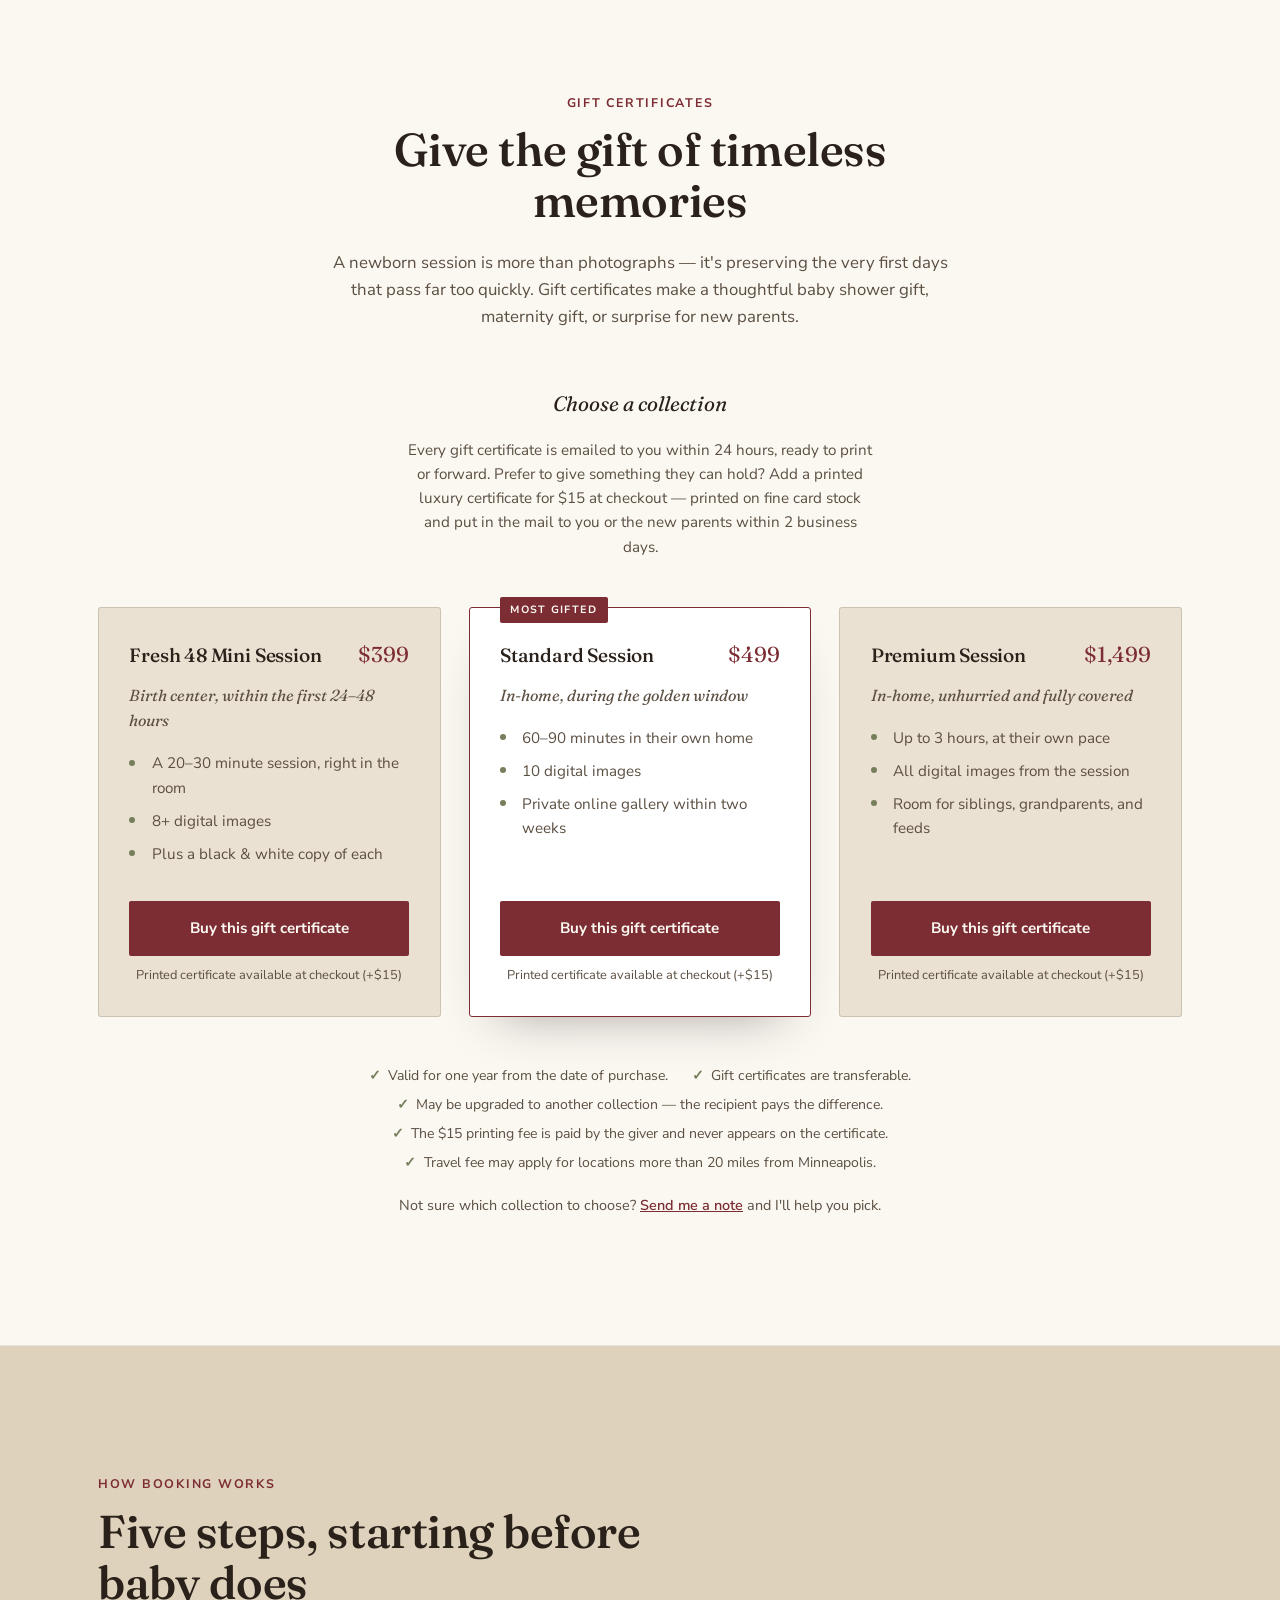
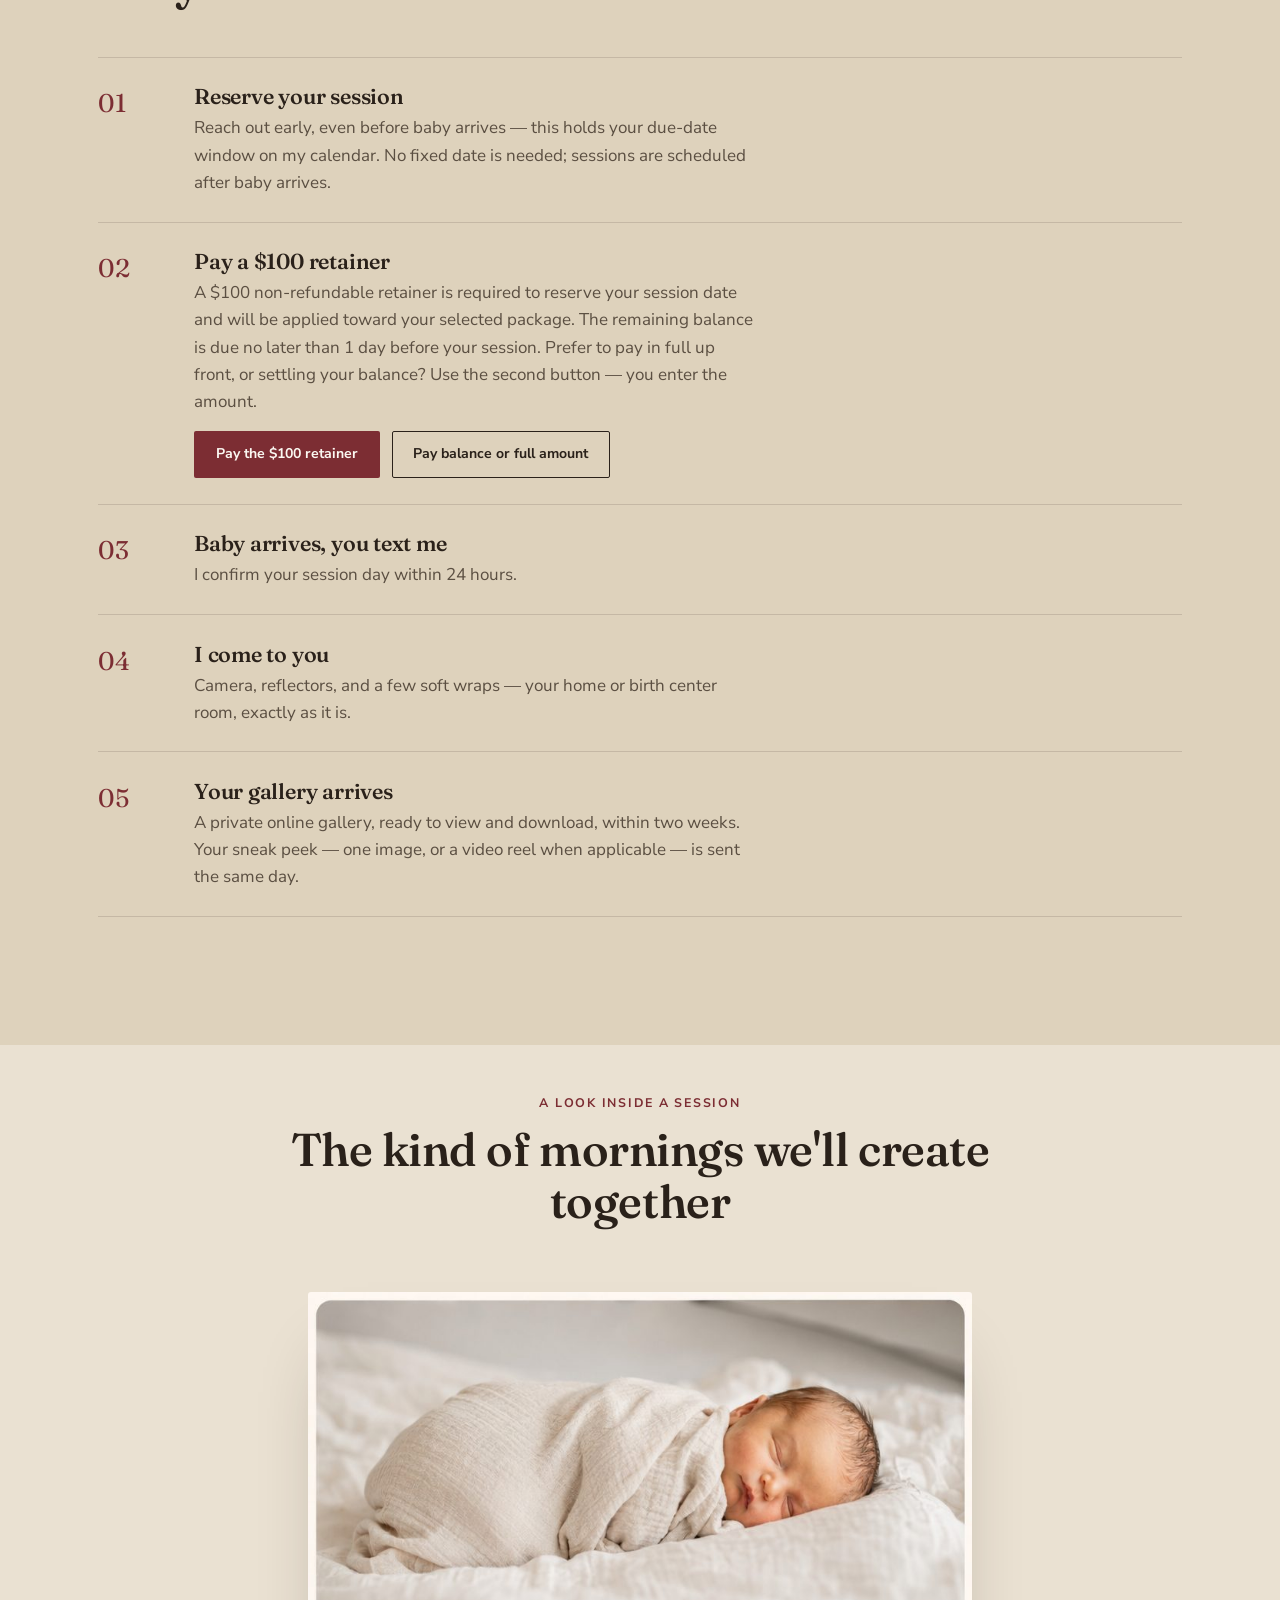
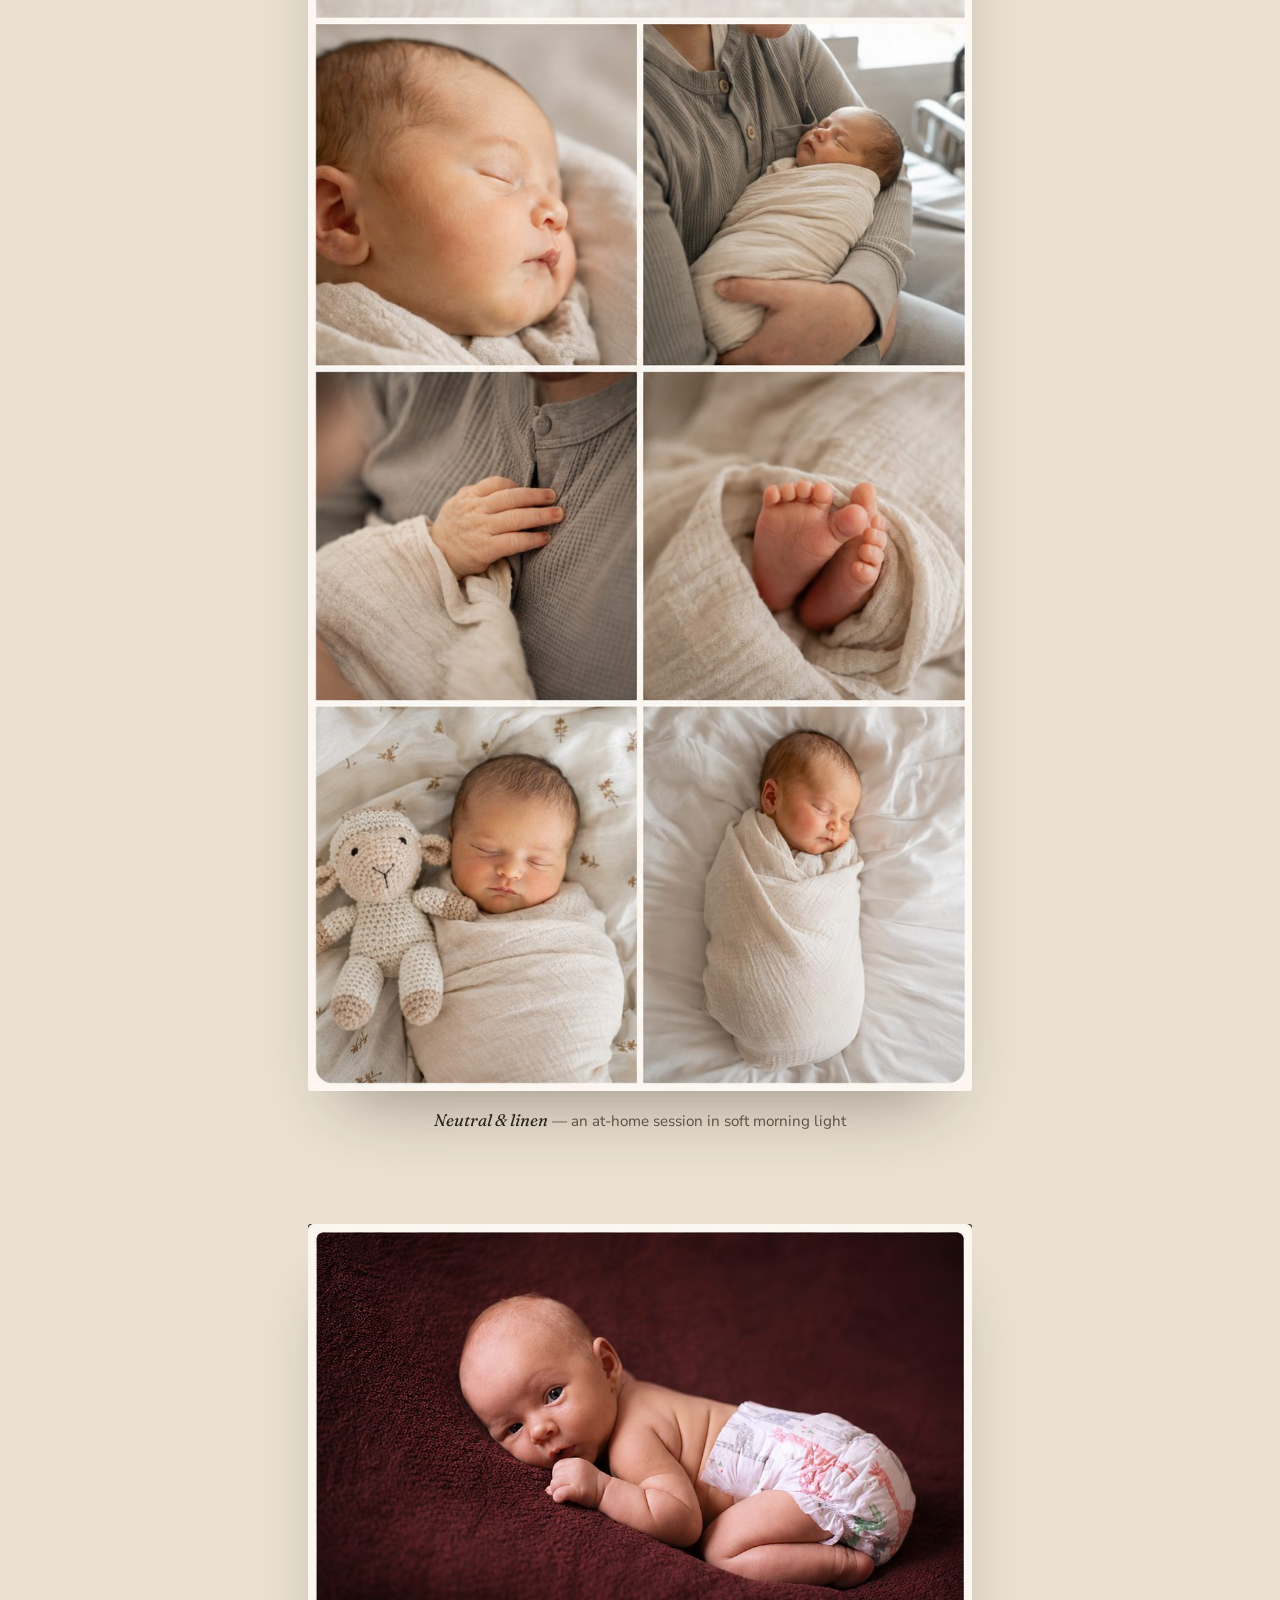
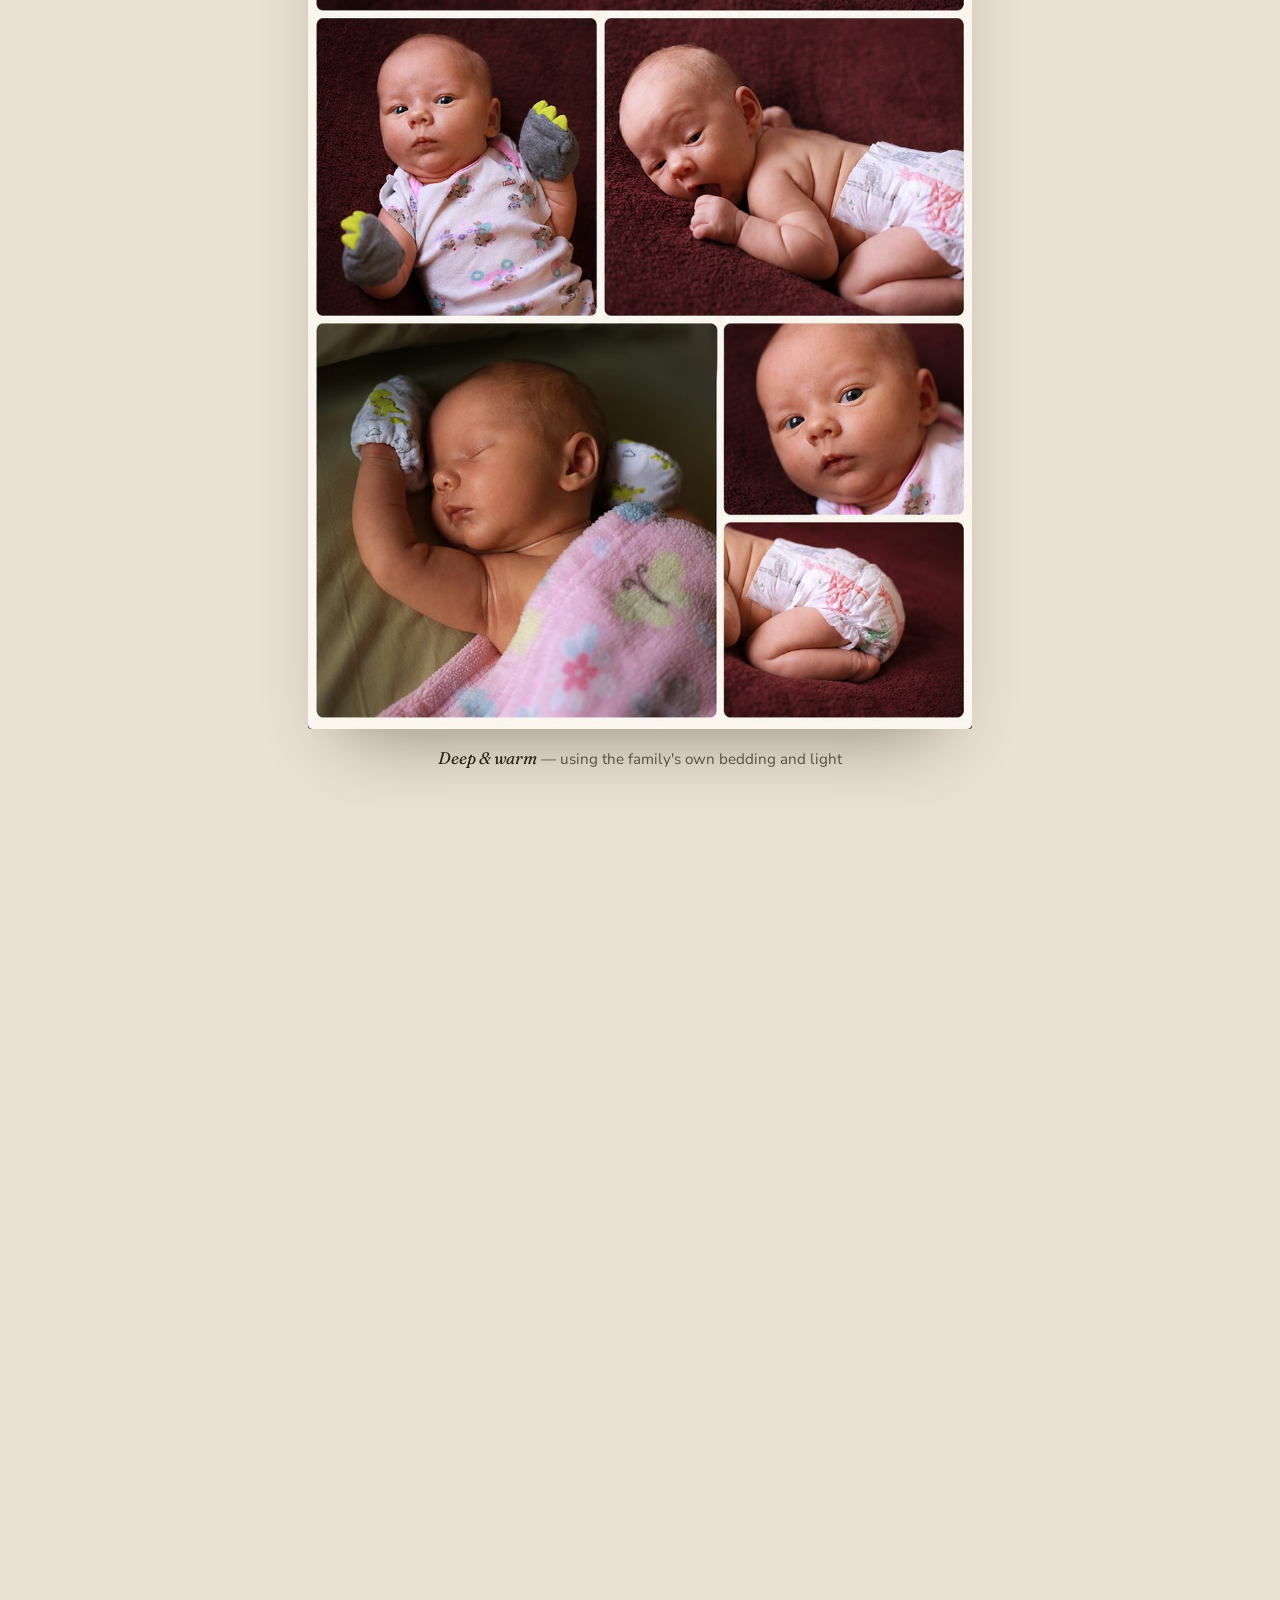
==== commit 51709b89: "Add the Google Ads tag (AW-18371166388) Google's checker looks for the gtag itself, which the GTM co" ====
--- a/index.html
+++ b/index.html
@@ -3,8 +3,14 @@
 <head>
 <meta charset="UTF-8">
 <meta name="viewport" content="width=device-width, initial-scale=1.0">
-<title>Katerina Steiner Photography — In-Home &amp; Birth Center Newborn Sessions</title>
-<meta name="description" content="Newborn photography that comes to you — in-home and birth center sessions serving Minneapolis and the surrounding 20 miles during the first golden weeks of your baby's life.">
+<title>Newborn Photographer, Twin Cities MN — Katerina Steiner</title>
+<meta name="description" content="In-home and birth center newborn photography in the Twin Cities, MN. I come to you in Minneapolis, St. Paul and surrounding areas — no car seat, no studio.">
+<meta property="og:title" content="Newborn Photographer, Twin Cities MN — Katerina Steiner">
+<meta property="og:description" content="In-home and birth center newborn photography in the Twin Cities, MN. No car seat, no studio — I come to you.">
+<meta property="og:type" content="website">
+<meta property="og:url" content="https://katerinasteinerphotography.cloud/">
+<meta property="og:image" content="https://katerinasteinerphotography.cloud/images/hero-swaddle.jpg">
+<meta name="twitter:card" content="summary_large_image">
 <link rel="preconnect" href="https://fonts.googleapis.com">
 <link rel="preconnect" href="https://fonts.gstatic.com" crossorigin>
 <link href="https://fonts.googleapis.com/css2?family=Fraunces:ital,opsz,wght@0,9..144,340;0,9..144,440;0,9..144,560;1,9..144,440;1,9..144,500&family=Nunito+Sans:ital,wght@0,400;0,500;0,600;0,700;0,800;1,500&display=swap" rel="stylesheet">
@@ -48,6 +54,20 @@
 }
 </script>
 <!-- End Google Tag Manager -->
+<!-- Google tag (gtag.js) — skipped on localhost so previews never send events -->
+<script>
+window.dataLayer = window.dataLayer || [];
+function gtag(){dataLayer.push(arguments);}
+if (!/^(localhost|127\.)/.test(location.hostname)) {
+  var gtagScript = document.createElement('script');
+  gtagScript.async = true;
+  gtagScript.src = 'https://www.googletagmanager.com/gtag/js?id=AW-18371166388';
+  document.head.appendChild(gtagScript);
+  gtag('js', new Date());
+  gtag('config', 'AW-18371166388');
+}
+</script>
+<!-- End Google tag -->
 </head>
 <body>
 <!-- Google Tag Manager (noscript) -->
